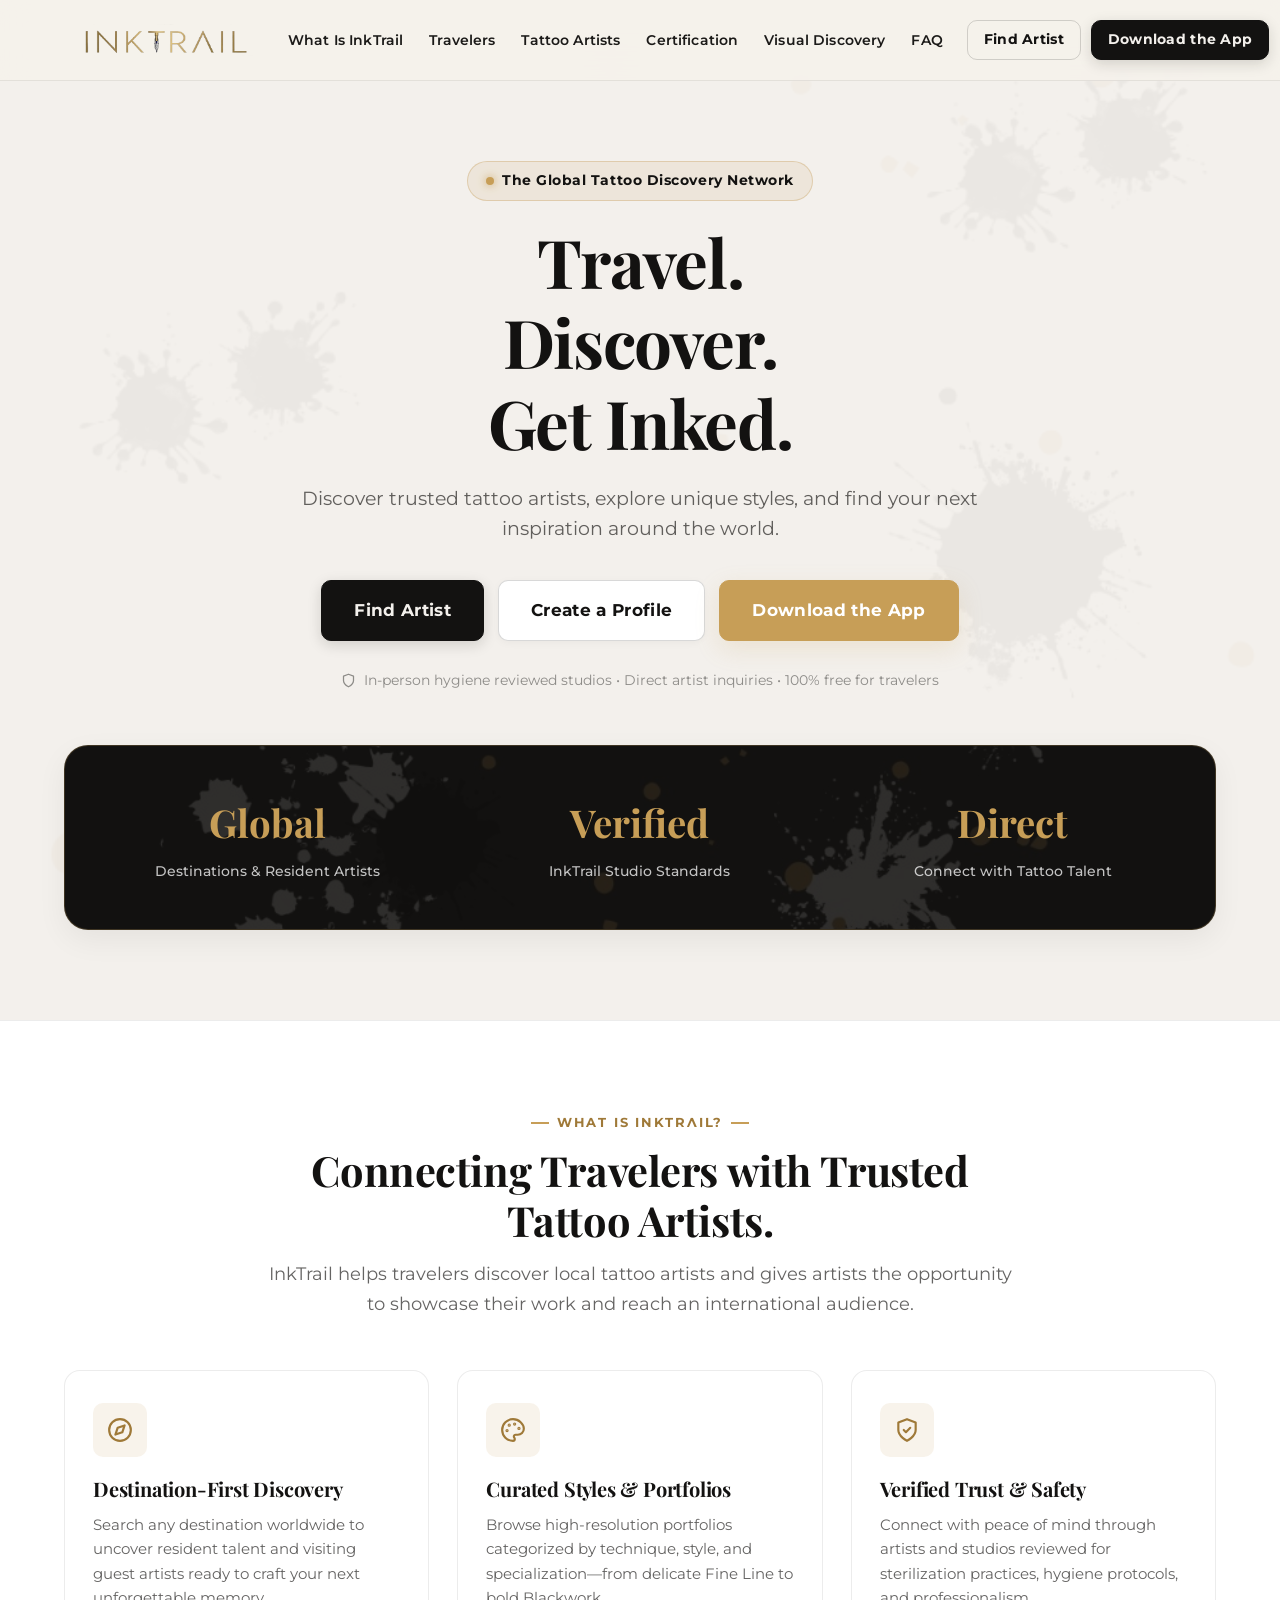
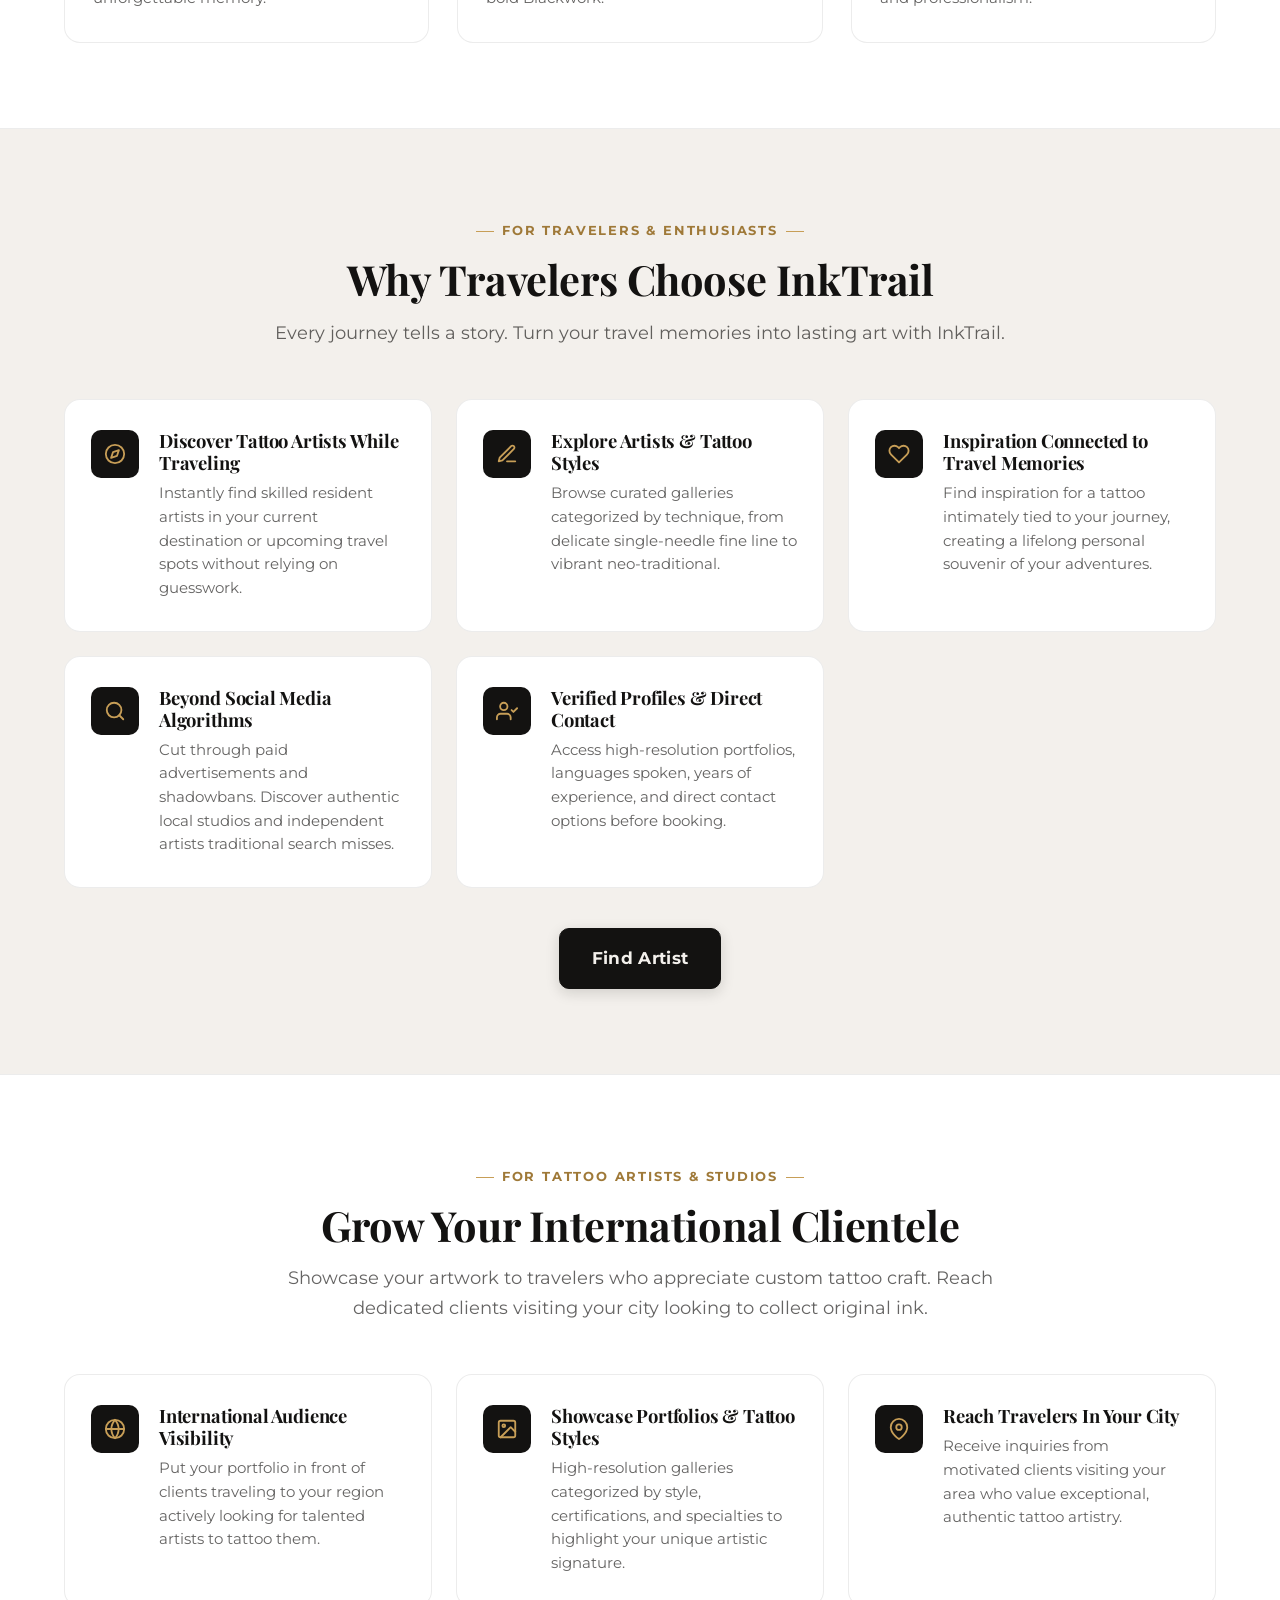
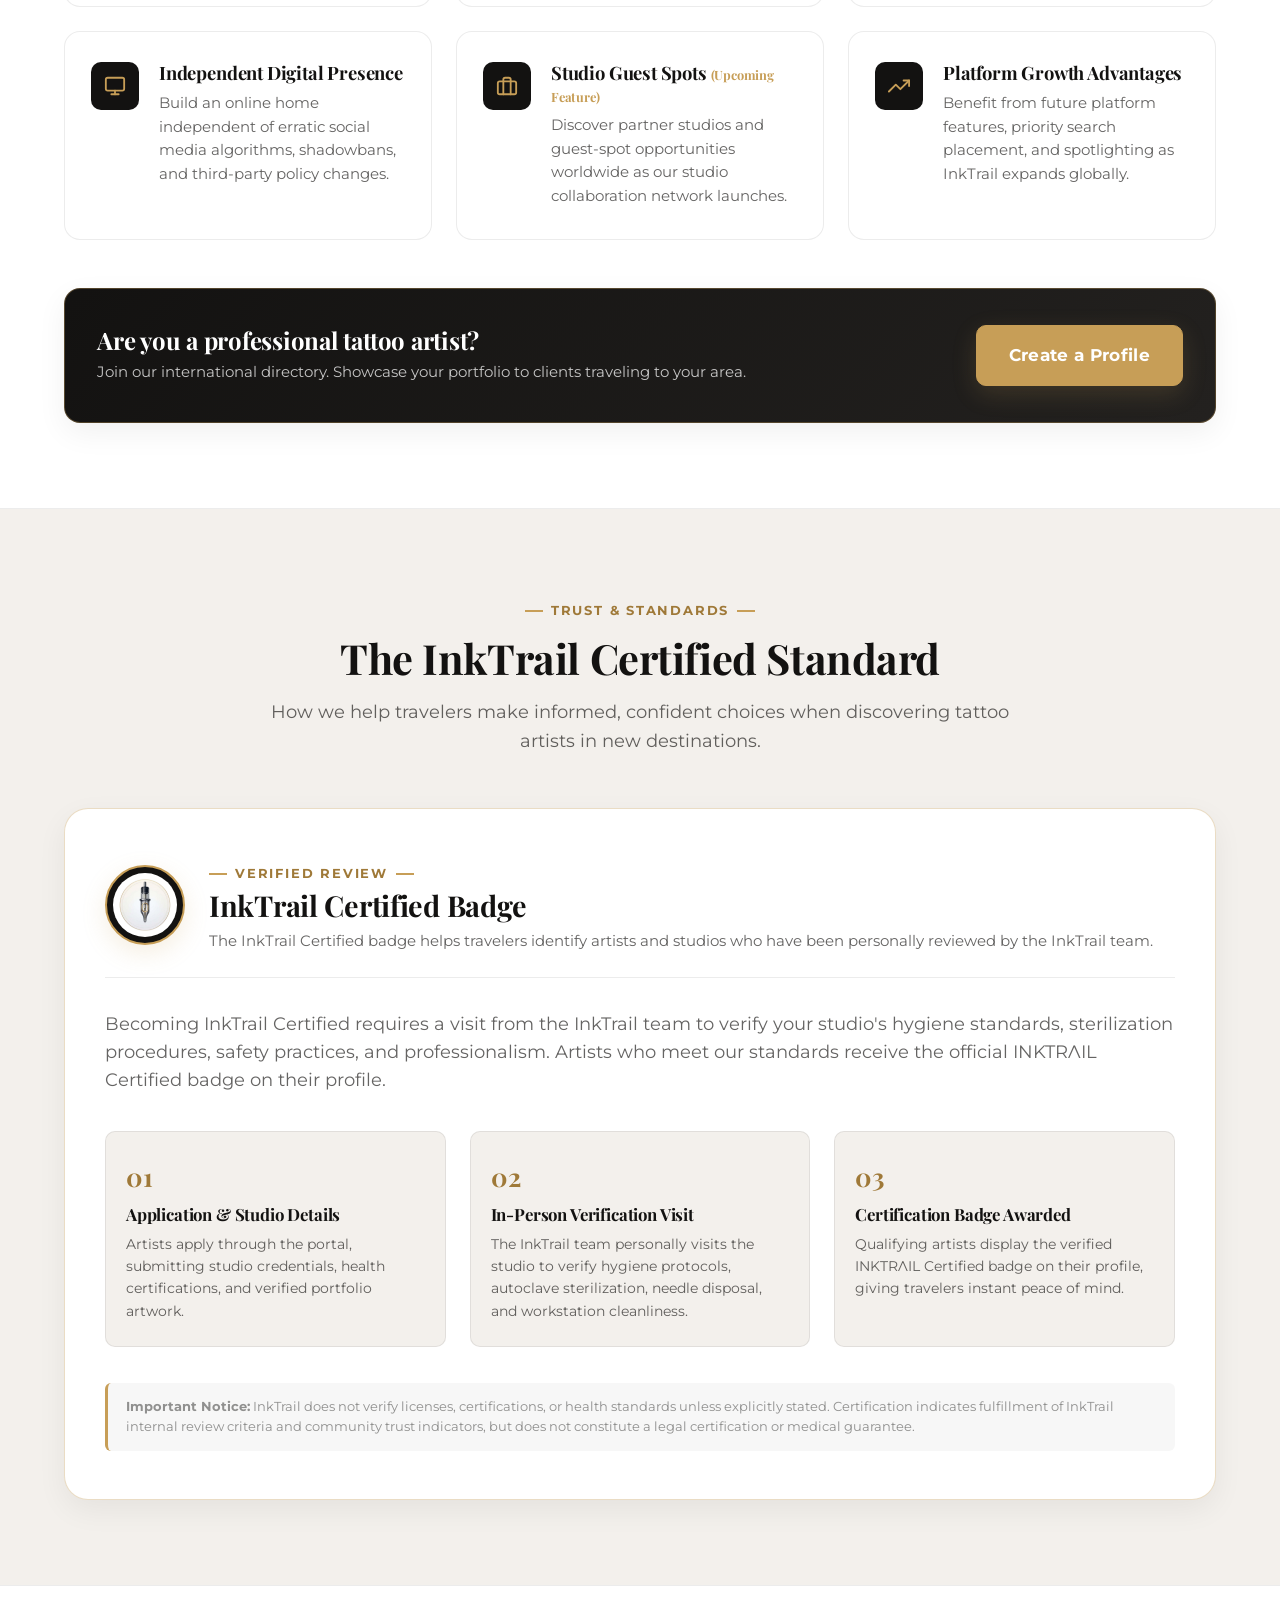
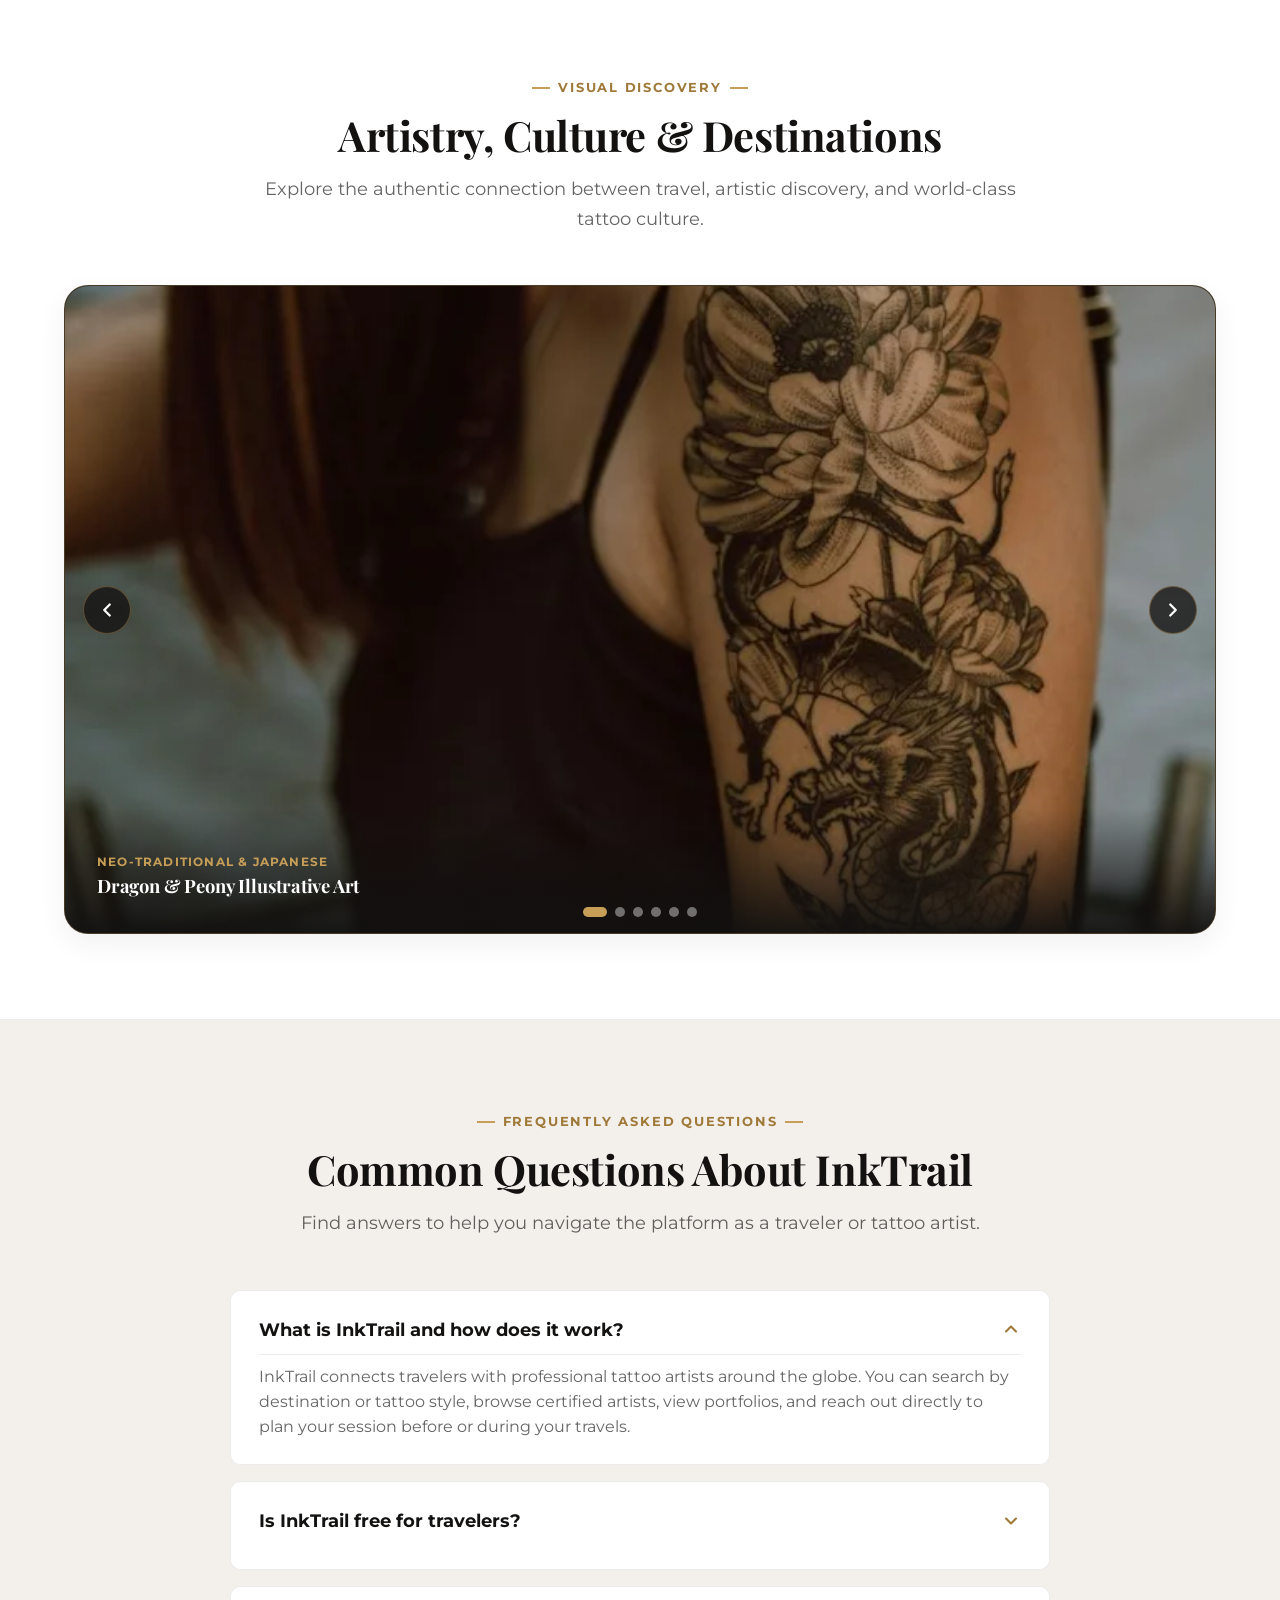
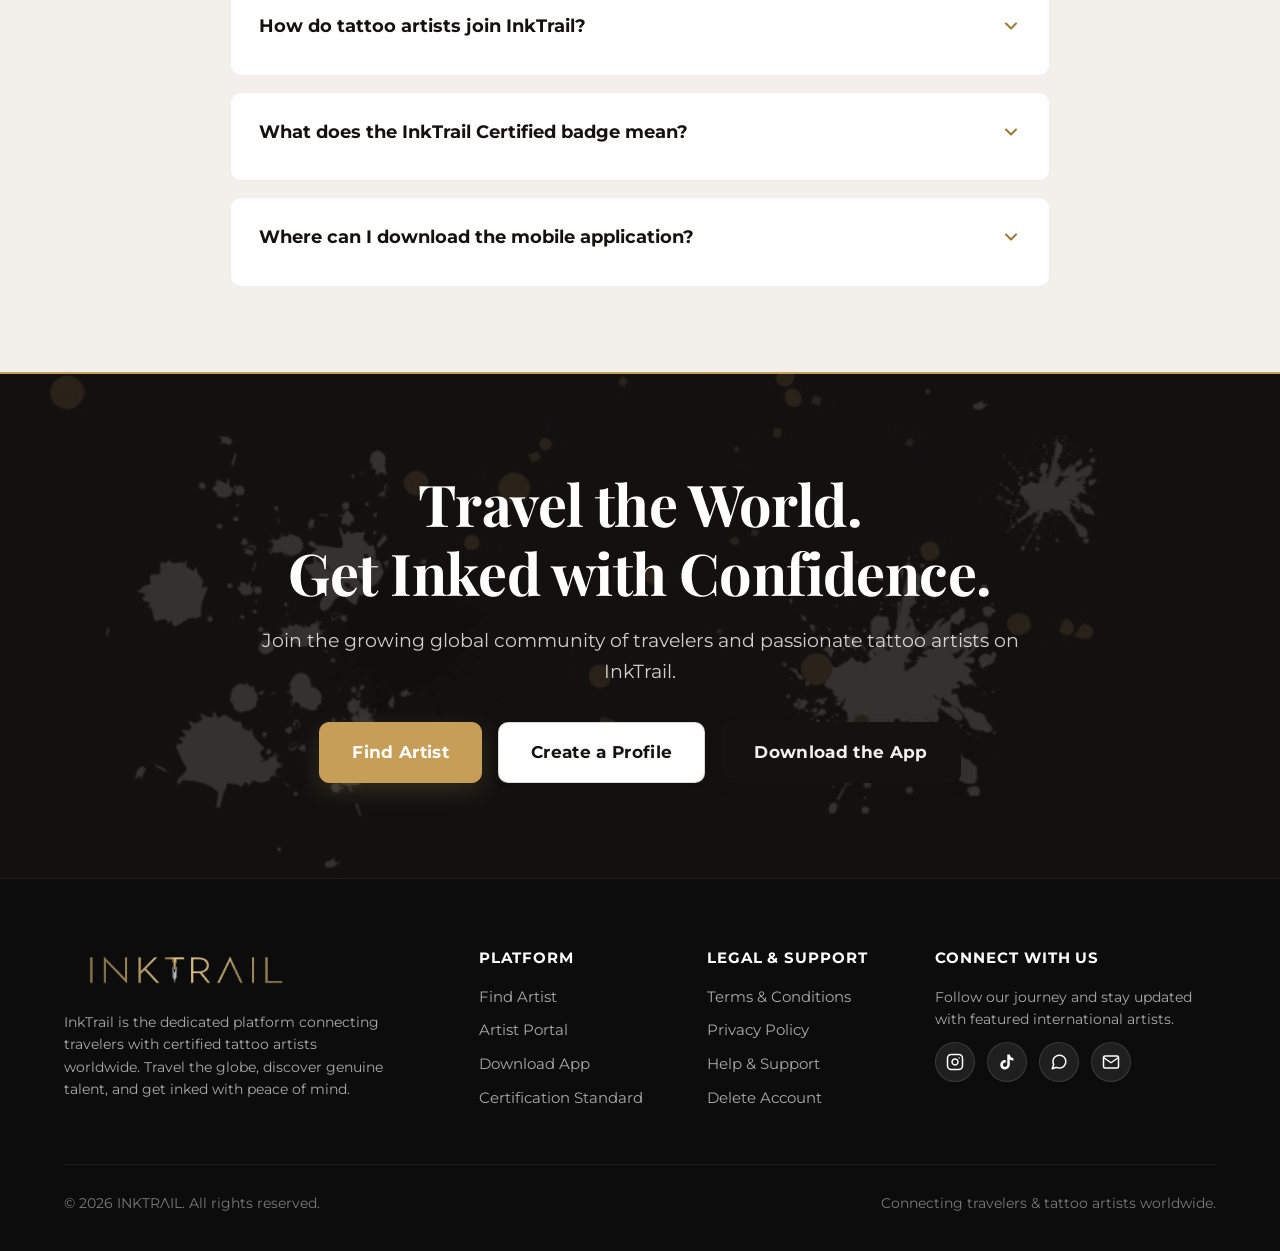
==== index.html @ 6469e080 "Update index.html" ====
<!doctype html>
<html lang="en">
<head>
  <meta charset="utf-8" />
  <meta name="viewport" content="width=device-width, initial-scale=1" />

  <!-- Technical SEO & Meta Tags -->
  <title>INKTRΛIL — Connect with Tattoo Artists Worldwide | Travel & Inking Platform</title>
  <meta name="description" content="Discover certified tattoo artists, explore authentic styles, and book your next tattoo wherever you travel. The premier global platform connecting travelers and tattoo artists." />
  <meta name="keywords" content="tattoo artists, travel tattoo, find tattoo artist, tattoo directory, guest spot tattoo, ink trail, tattoo styles, fine line tattoo, ink travel" />
  <meta name="author" content="INKTRΛIL" />
  <meta name="robots" content="index, follow, max-image-preview:large, max-snippet:-1, max-video-preview:-1" />
  <link rel="canonical" href="https://inktrailapp.com/" />

  <!-- Open Graph / Facebook / WhatsApp -->
  <meta property="og:type" content="website" />
  <meta property="og:site_name" content="INKTRΛIL" />
  <meta property="og:title" content="INKTRΛIL — Travel the World. Discover Your Next Tattoo." />
  <meta property="og:description" content="Discover certified tattoo artists, explore authentic styles, and book your next tattoo wherever you travel." />
  <meta property="og:url" content="https://inktrailapp.com/" />
  <meta property="og:image" content="https://inktrailapp.com/assets/logo-mark.jpg" />
  <meta property="og:image:width" content="1024" />
  <meta property="og:image:height" content="1023" />
  <meta property="og:image:alt" content="INKTRΛIL Logo Mark" />

  <!-- Twitter Card -->
  <meta name="twitter:card" content="summary_large_image" />
  <meta name="twitter:title" content="INKTRΛIL — Travel the World. Discover Your Next Tattoo." />
  <meta name="twitter:description" content="Discover tattoo artists, explore unique styles, and find your next tattoo wherever your journey takes you." />
  <meta name="twitter:image" content="https://inktrailapp.com/assets/logo-mark.jpg" />

  <!-- Favicons & Mobile Icons -->
  <link rel="icon" type="image/x-icon" href="favicon.ico" />
  <link rel="icon" type="image/png" sizes="32x32" href="assets/favicon-32x32.png" />
  <link rel="icon" type="image/png" sizes="16x16" href="assets/favicon-16x16.png" />
  <link rel="apple-touch-icon" sizes="180x180" href="assets/apple-touch-icon.png" />
  <meta name="theme-color" content="#f5f2eb" />

  <!-- Fonts: Playfair Display (Headings) & Montserrat (Body/UI) -->
  <link rel="preconnect" href="https://fonts.googleapis.com" crossorigin />
  <link rel="preconnect" href="https://fonts.gstatic.com" crossorigin />
  <link href="https://fonts.googleapis.com/css2?family=Montserrat:wght@400;500;600;700&family=Playfair+Display:ital,wght@0,400;0,600;0,700;1,400&display=swap" rel="stylesheet" />

  <!-- Stylesheet -->
  <link rel="stylesheet" href="assets/site.css" />

  <!-- Schema.org Structured Data -->
  <script type="application/ld+json">
  {
    "@context": "https://schema.org",
    "@graph": [
      {
        "@type": "Organization",
        "@id": "https://inktrailapp.com/#organization",
        "name": "INKTRΛIL",
        "url": "https://inktrailapp.com/",
        "logo": "https://inktrailapp.com/assets/logo-parfait-or.jpg",
        "image": "https://inktrailapp.com/assets/logo-mark.jpg",
        "email": "inktrailapp@gmail.com",
        "sameAs": [
          "https://www.instagram.com/inktrail.app/",
          "https://www.tiktok.com/@inktrail.app?lang=fr",
          "https://wa.me/33689978110"
        ]
      },
      {
        "@type": "WebSite",
        "@id": "https://inktrailapp.com/#website",
        "url": "https://inktrailapp.com/",
        "name": "INKTRΛIL",
        "publisher": { "@id": "https://inktrailapp.com/#organization" },
        "potentialAction": {
          "@type": "SearchAction",
          "target": "https://d72921c3b2.draftbit.dev/search?q={search_term_string}",
          "query-input": "required name=search_term_string"
        }
      },
      {
        "@type": "WebApplication",
        "@id": "https://inktrailapp.com/#webapp",
        "name": "INKTRΛIL",
        "applicationCategory": "LifestyleApplication",
        "operatingSystem": "iOS, Web",
        "offers": {
          "@type": "Offer",
          "price": "0",
          "priceCurrency": "USD"
        },
        "description": "Platform connecting travelers with verified tattoo artists worldwide."
      }
    ]
  }
  </script>
</head>
<body id="top">
  <!-- Accessibility Skip Link -->
  <a href="#main-content" class="skip-link">Skip to main content</a>

  <!-- Global Header & Navigation -->
  <header class="site-header" role="banner" aria-label="INKTRΛIL Header">
    <div class="container header-inner">
      <a href="#top" class="brand-link" aria-label="INKTRΛIL Homepage">
        <img src="assets/logo-parfait-or.jpg" alt="INKTRΛIL" class="brand-logo-img" width="240" height="44"
             onerror="this.style.display='none'; document.querySelector('.brand-text-fallback').style.display='block'" />
        <span class="brand-text-fallback" style="display:none;" aria-hidden="true">INKTRΛIL</span>
      </a>

      <!-- Desktop & Mobile Navigation Links -->
      <nav class="site-nav" role="navigation" aria-label="Main Navigation">
        <ul class="nav-links">
          <li><a href="#what-is-inktrail" class="nav-link">What Is InkTrail</a></li>
          <li><a href="#travelers" class="nav-link">Travelers</a></li>
          <li><a href="#artists" class="nav-link">Tattoo Artists</a></li>
          <li><a href="#certification" class="nav-link">Certification</a></li>
          <li><a href="#gallery" class="nav-link">Visual Discovery</a></li>
          <li><a href="#faq" class="nav-link">FAQ</a></li>
        </ul>

        <!-- Mobile-Only Action Buttons inside menu -->
        <div class="header-actions-mobile">
          <a class="btn btn-primary" href="https://d72921c3b2.draftbit.dev/search" target="_blank" rel="noopener noreferrer" data-content="cta-find-artist">Find Artist</a>
          <a class="btn btn-secondary" href="https://d72921c3b2.draftbit.dev/portal" target="_blank" rel="noopener noreferrer" data-content="cta-create-profile">Create a Profile</a>
          <a class="btn btn-gold" href="download.html" data-content="cta-download-app">Download the App</a>
        </div>
      </nav>

      <!-- Desktop Header Actions -->
      <div class="header-actions">
        <a class="btn btn-ghost btn-sm" href="https://d72921c3b2.draftbit.dev/search" target="_blank" rel="noopener noreferrer" data-content="cta-find-artist">Find Artist</a>
        <a class="btn btn-primary btn-sm" href="download.html" data-content="cta-download-app">Download</a>
      </div>

      <!-- Hamburger Menu Toggle Button -->
      <button type="button" class="mobile-nav-toggle" aria-label="Open navigation menu" aria-expanded="false" aria-controls="main-nav">
        <svg viewBox="0 0 24 24" fill="none" stroke="currentColor" stroke-width="2" stroke-linecap="round" stroke-linejoin="round" aria-hidden="true">
          <line x1="3" y1="12" x2="21" y2="12"></line>
          <line x1="3" y1="6" x2="21" y2="6"></line>
          <line x1="3" y1="18" x2="21" y2="18"></line>
        </svg>
      </button>
    </div>
  </header>

  <!-- Main Content Area -->
  <main id="main-content" role="main">

    <!-- 3.1 Hero Section -->
    <section class="hero-section" id="hero" aria-labelledby="hero-title">
      <div class="container">
        <div class="hero-badge-wrap">
          <span class="hero-badge">
            <span class="hero-badge-dot" aria-hidden="true"></span>
            The Global Tattoo Discovery Network
          </span>
        </div>

        <h1 id="hero-title" class="hero-headline">Travel.<br />Discover.<br />Get Inked.</h1>
        <p class="hero-subtitle">
          Discover trusted tattoo artists, explore unique styles, and find your next inspiration around the world.
        </p>

        <!-- The Three Primary Call-to-Action Buttons (SOW Section 4) -->
        <div class="hero-ctas" role="group" aria-label="Primary Call to Action Buttons">
          <!-- Button 1: "Find Artist" -->
          <a class="btn btn-primary btn-lg" href="https://d72921c3b2.draftbit.dev/search" target="_blank" rel="noopener noreferrer" title="Search tattoo artists on InkTrail web app" data-content="cta-find-artist">
            <svg width="18" height="18" viewBox="0 0 24 24" fill="none" stroke="currentColor" stroke-width="2" stroke-linecap="round" stroke-linejoin="round" aria-hidden="true"><circle cx="11" cy="11" r="8"></circle><line x1="21" y1="21" x2="16.65" y2="16.65"></line></svg>
            Find Artist
          </a>

          <!-- Button 2: "Create a Profile" -->
          <a class="btn btn-secondary btn-lg" href="https://d72921c3b2.draftbit.dev/portal" target="_blank" rel="noopener noreferrer" title="Artist profile creation portal" data-content="cta-create-profile">
            <svg width="18" height="18" viewBox="0 0 24 24" fill="none" stroke="currentColor" stroke-width="2" stroke-linecap="round" stroke-linejoin="round" aria-hidden="true"><path d="M20 21v-2a4 4 0 0 0-4-4H8a4 4 0 0 0-4 4v2"></path><circle cx="12" cy="7" r="4"></circle></svg>
            Create a Profile
          </a>

          <!-- Button 3: "Download the App" -->
          <a class="btn btn-gold btn-lg" href="download.html" title="Download the InkTrail mobile app" data-content="cta-download-app">
            <svg width="18" height="18" viewBox="0 0 24 24" fill="none" stroke="currentColor" stroke-width="2" stroke-linecap="round" stroke-linejoin="round" aria-hidden="true"><path d="M21 15v4a2 2 0 0 1-2 2H5a2 2 0 0 1-2-2v-4"></path><polyline points="7 10 12 15 17 10"></polyline><line x1="12" y1="15" x2="12" y2="3"></line></svg>
            Download the App
          </a>
        </div>

        <p class="hero-note">
          <svg width="15" height="15" viewBox="0 0 24 24" fill="none" stroke="currentColor" stroke-width="2" stroke-linecap="round" stroke-linejoin="round" aria-hidden="true"><path d="M12 22s8-4 8-10V5l-8-3-8 3v7c0 6 8 10 8 10z"></path></svg>
          In-person hygiene reviewed studios • Direct artist inquiries • 100% free for travelers
        </p>

        <!-- Hero Showcase Metrics -->
        <div class="hero-showcase">
          <div class="hero-showcase-inner">
            <div class="showcase-stat">
              <div class="showcase-stat-num">Global</div>
              <div class="showcase-stat-label">Destinations & Resident Artists</div>
            </div>
            <div class="showcase-stat">
              <div class="showcase-stat-num">Verified</div>
              <div class="showcase-stat-label">InkTrail Studio Standards</div>
            </div>
            <div class="showcase-stat">
              <div class="showcase-stat-num">Direct</div>
              <div class="showcase-stat-label">Connect with Tattoo Talent</div>
            </div>
          </div>
        </div>
      </div>
    </section>

    <!-- 3.2 What Is InkTrail? -->
    <section class="section section-alt" id="what-is-inktrail" aria-labelledby="whatis-title">
      <div class="container">
        <div class="section-header">
          <div class="eyebrow">WHAT IS INKTRΛIL?</div>
          <h2 id="whatis-title" class="section-title">Connecting Travelers with Trusted Tattoo Artists.</h2>
          <p class="section-lead">
            InkTrail helps travelers discover local tattoo artists and gives artists the opportunity to showcase their work and reach an international audience.
          </p>
        </div>

        <div class="whatis-grid">
          <article class="whatis-card">
            <div class="card-icon-wrap" aria-hidden="true">
              <svg viewBox="0 0 24 24" fill="none" stroke="currentColor" stroke-width="2" stroke-linecap="round" stroke-linejoin="round"><circle cx="12" cy="12" r="10"></circle><polygon points="16.24 7.76 14.12 14.12 7.76 16.24 9.88 9.88 16.24 7.76"></polygon></svg>
            </div>
            <h3>Destination-First Discovery</h3>
            <p>Search any destination worldwide to uncover resident talent and visiting guest artists ready to craft your next unforgettable memory.</p>
          </article>

          <article class="whatis-card">
            <div class="card-icon-wrap" aria-hidden="true">
              <svg viewBox="0 0 24 24" fill="none" stroke="currentColor" stroke-width="2" stroke-linecap="round" stroke-linejoin="round"><circle cx="13.5" cy="6.5" r=".5" fill="currentColor"></circle><circle cx="17.5" cy="10.5" r=".5" fill="currentColor"></circle><circle cx="8.5" cy="7.5" r=".5" fill="currentColor"></circle><circle cx="6.5" cy="12.5" r=".5" fill="currentColor"></circle><path d="M12 2C6.5 2 2 6.5 2 12s4.5 10 10 10c.926 0 1.648-.746 1.648-1.688 0-.437-.18-.835-.437-1.125-.29-.289-.438-.652-.438-1.125a1.64 1.64 0 0 1 1.668-1.668h1.996c3.051 0 5.563-2.512 5.563-5.563C21.996 6.5 17.5 2 12 2z"></path></svg>
            </div>
            <h3>Curated Styles & Portfolios</h3>
            <p>Browse high-resolution portfolios categorized by technique, style, and specialization—from delicate Fine Line to bold Blackwork.</p>
          </article>

          <article class="whatis-card">
            <div class="card-icon-wrap" aria-hidden="true">
              <svg viewBox="0 0 24 24" fill="none" stroke="currentColor" stroke-width="2" stroke-linecap="round" stroke-linejoin="round"><path d="M12 22s8-4 8-10V5l-8-3-8 3v7c0 6 8 10 8 10z"></path><path d="m9 12 2 2 4-4"></path></svg>
            </div>
            <h3>Verified Trust & Safety</h3>
            <p>Connect with peace of mind through artists and studios reviewed for sterilization practices, hygiene protocols, and professionalism.</p>
          </article>
        </div>
      </div>
    </section>

    <!-- 3.3 Benefits for Travelers -->
    <section class="section" id="travelers" aria-labelledby="travelers-title">
      <div class="container">
        <div class="section-header">
          <div class="eyebrow">FOR TRAVELERS & ENTHUSIASTS</div>
          <h2 id="travelers-title" class="section-title">Why Travelers Choose InkTrail</h2>
          <p class="section-lead">
            Every journey tells a story. Turn your travel memories into lasting art with InkTrail.
          </p>
        </div>

        <div class="benefits-grid">
          <div class="benefit-card">
            <div class="benefit-icon-box" aria-hidden="true">
              <svg viewBox="0 0 24 24" fill="none" stroke="currentColor" stroke-width="2" stroke-linecap="round" stroke-linejoin="round"><circle cx="12" cy="12" r="10"></circle><polygon points="16.24 7.76 14.12 14.12 7.76 16.24 9.88 9.88 16.24 7.76"></polygon></svg>
            </div>
            <div class="benefit-card-content">
              <h3>Discover Tattoo Artists While Traveling</h3>
              <p>Instantly find skilled resident artists in your current destination or upcoming travel spots without relying on guesswork.</p>
            </div>
          </div>

          <div class="benefit-card">
            <div class="benefit-icon-box" aria-hidden="true">
              <svg viewBox="0 0 24 24" fill="none" stroke="currentColor" stroke-width="2" stroke-linecap="round" stroke-linejoin="round"><path d="M12 20h9"></path><path d="M16.5 3.5a2.121 2.121 0 0 1 3 3L7 19l-4 1 1-4L16.5 3.5z"></path></svg>
            </div>
            <div class="benefit-card-content">
              <h3>Explore Artists & Tattoo Styles</h3>
              <p>Browse curated galleries categorized by technique, from delicate single-needle fine line to vibrant neo-traditional.</p>
            </div>
          </div>

          <div class="benefit-card">
            <div class="benefit-icon-box" aria-hidden="true">
              <svg viewBox="0 0 24 24" fill="none" stroke="currentColor" stroke-width="2" stroke-linecap="round" stroke-linejoin="round"><path d="M20.84 4.61a5.5 5.5 0 0 0-7.78 0L12 5.67l-1.06-1.06a5.5 5.5 0 0 0-7.78 7.78l1.06 1.06L12 21.23l7.78-7.78 1.06-1.06a5.5 5.5 0 0 0 0-7.78z"></path></svg>
            </div>
            <div class="benefit-card-content">
              <h3>Inspiration Connected to Travel Memories</h3>
              <p>Find inspiration for a tattoo intimately tied to your journey, creating a lifelong personal souvenir of your adventures.</p>
            </div>
          </div>

          <div class="benefit-card">
            <div class="benefit-icon-box" aria-hidden="true">
              <svg viewBox="0 0 24 24" fill="none" stroke="currentColor" stroke-width="2" stroke-linecap="round" stroke-linejoin="round"><circle cx="11" cy="11" r="8"></circle><line x1="21" y1="21" x2="16.65" y2="16.65"></line></svg>
            </div>
            <div class="benefit-card-content">
              <h3>Beyond Social Media Algorithms</h3>
              <p>Cut through paid advertisements and shadowbans. Discover authentic local studios and independent artists traditional search misses.</p>
            </div>
          </div>

          <div class="benefit-card">
            <div class="benefit-icon-box" aria-hidden="true">
              <svg viewBox="0 0 24 24" fill="none" stroke="currentColor" stroke-width="2" stroke-linecap="round" stroke-linejoin="round"><path d="M16 21v-2a4 4 0 0 0-4-4H5a4 4 0 0 0-4 4v2"></path><circle cx="8.5" cy="7" r="4"></circle><polyline points="17 11 19 13 23 9"></polyline></svg>
            </div>
            <div class="benefit-card-content">
              <h3>Verified Profiles & Direct Contact</h3>
              <p>Access high-resolution portfolios, languages spoken, years of experience, and direct contact options before booking.</p>
            </div>
          </div>
        </div>

        <div style="text-align: center; margin-top: 40px;">
          <a class="btn btn-primary btn-lg" href="https://d72921c3b2.draftbit.dev/search" target="_blank" rel="noopener noreferrer" data-content="cta-find-artist">
            Explore Artists Now
          </a>
        </div>
      </div>
    </section>

    <!-- 3.4 Benefits for Tattoo Artists -->
    <section class="section section-alt" id="artists" aria-labelledby="artists-title">
      <div class="container">
        <div class="section-header">
          <div class="eyebrow">FOR TATTOO ARTISTS & STUDIOS</div>
          <h2 id="artists-title" class="section-title">Grow Your International Clientele</h2>
          <p class="section-lead">
            Showcase your artwork to travelers who appreciate custom tattoo craft. Reach dedicated clients visiting your city looking to collect original ink.
          </p>
        </div>

        <div class="benefits-grid">
          <div class="benefit-card">
            <div class="benefit-icon-box" aria-hidden="true">
              <svg viewBox="0 0 24 24" fill="none" stroke="currentColor" stroke-width="2" stroke-linecap="round" stroke-linejoin="round"><circle cx="12" cy="12" r="10"></circle><line x1="2" y1="12" x2="22" y2="12"></line><path d="M12 2a15.3 15.3 0 0 1 4 10 15.3 15.3 0 0 1-4 10 15.3 15.3 0 0 1-4-10 15.3 15.3 0 0 1 4-10z"></path></svg>
            </div>
            <div class="benefit-card-content">
              <h3>International Audience Visibility</h3>
              <p>Put your portfolio in front of clients traveling to your region actively looking for talented artists to tattoo them.</p>
            </div>
          </div>

          <div class="benefit-card">
            <div class="benefit-icon-box" aria-hidden="true">
              <svg viewBox="0 0 24 24" fill="none" stroke="currentColor" stroke-width="2" stroke-linecap="round" stroke-linejoin="round"><rect x="3" y="3" width="18" height="18" rx="2" ry="2"></rect><circle cx="8.5" cy="8.5" r="1.5"></circle><polyline points="21 15 16 10 5 21"></polyline></svg>
            </div>
            <div class="benefit-card-content">
              <h3>Showcase Portfolios & Tattoo Styles</h3>
              <p>High-resolution galleries categorized by style, certifications, and specialties to highlight your unique artistic signature.</p>
            </div>
          </div>

          <div class="benefit-card">
            <div class="benefit-icon-box" aria-hidden="true">
              <svg viewBox="0 0 24 24" fill="none" stroke="currentColor" stroke-width="2" stroke-linecap="round" stroke-linejoin="round"><path d="M21 10c0 7-9 13-9 13s-9-6-9-13a9 9 0 0 1 18 0z"></path><circle cx="12" cy="10" r="3"></circle></svg>
            </div>
            <div class="benefit-card-content">
              <h3>Reach Travelers In Your City</h3>
              <p>Receive inquiries from motivated clients visiting your area who value exceptional, authentic tattoo artistry.</p>
            </div>
          </div>

          <div class="benefit-card">
            <div class="benefit-icon-box" aria-hidden="true">
              <svg viewBox="0 0 24 24" fill="none" stroke="currentColor" stroke-width="2" stroke-linecap="round" stroke-linejoin="round"><rect x="2" y="3" width="20" height="14" rx="2" ry="2"></rect><line x1="8" y1="21" x2="16" y2="21"></line><line x1="12" y1="17" x2="12" y2="21"></line></svg>
            </div>
            <div class="benefit-card-content">
              <h3>Independent Digital Presence</h3>
              <p>Build an online home independent of erratic social media algorithms, shadowbans, and third-party policy changes.</p>
            </div>
          </div>

          <div class="benefit-card">
            <div class="benefit-icon-box" aria-hidden="true">
              <svg viewBox="0 0 24 24" fill="none" stroke="currentColor" stroke-width="2" stroke-linecap="round" stroke-linejoin="round"><rect x="2" y="7" width="20" height="14" rx="2" ry="2"></rect><path d="M16 21V5a2 2 0 0 0-2-2h-4a2 2 0 0 0-2 2v16"></path></svg>
            </div>
            <div class="benefit-card-content">
              <h3>Studio Guest Spots <span class="gold" style="font-size:0.8rem; font-weight:700;">(Upcoming Feature)</span></h3>
              <p>Discover partner studios and guest-spot opportunities worldwide as our studio collaboration network launches.</p>
            </div>
          </div>

          <div class="benefit-card">
            <div class="benefit-icon-box" aria-hidden="true">
              <svg viewBox="0 0 24 24" fill="none" stroke="currentColor" stroke-width="2" stroke-linecap="round" stroke-linejoin="round"><polyline points="23 6 13.5 15.5 8.5 10.5 1 18"></polyline><polyline points="17 6 23 6 23 12"></polyline></svg>
            </div>
            <div class="benefit-card-content">
              <h3>Platform Growth Advantages</h3>
              <p>Benefit from future platform features, priority search placement, and spotlighting as InkTrail expands globally.</p>
            </div>
          </div>
        </div>

        <!-- Prominent Artist Call to Action Box (SOW 3.4) -->
        <div class="artist-cta-box">
          <div class="artist-cta-info">
            <h3>Are you a professional tattoo artist?</h3>
            <p>Join our international directory. Showcase your portfolio to clients traveling to your area.</p>
          </div>
          <div>
            <!-- Button 2: "Create a Profile" -->
            <a class="btn btn-gold btn-lg" href="https://d72921c3b2.draftbit.dev/portal" target="_blank" rel="noopener noreferrer" data-content="cta-create-profile">
              Create an Artist Profile
            </a>
          </div>
        </div>
      </div>
    </section>

    <!-- 3.5 InkTrail Certification Section -->
    <section class="section" id="certification" aria-labelledby="cert-title">
      <div class="container">
        <div class="section-header">
          <div class="eyebrow">TRUST & STANDARDS</div>
          <h2 id="cert-title" class="section-title">The InkTrail Certified Standard</h2>
          <p class="section-lead">
            How we help travelers make informed, confident choices when discovering tattoo artists in new destinations.
          </p>
        </div>

        <div class="cert-card">
          <div class="cert-card-header">
            <div class="cert-badge-visual">
              <img src="assets/logo-mark.jpg" alt="InkTrail Certified Badge" width="80" height="80" />
            </div>
            <div>
              <span class="eyebrow" style="margin-bottom:4px;">VERIFIED REVIEW</span>
              <h3 class="cert-badge-title">InkTrail Certified Badge</h3>
              <p style="color:var(--text-muted); font-size:0.95rem;">
                The InkTrail Certified badge helps travelers identify artists and studios who have been personally reviewed by the InkTrail team.
              </p>
            </div>
          </div>

          <p class="cert-lead-text">
            Becoming InkTrail Certified requires a visit from the InkTrail team to verify your studio's hygiene standards, sterilization procedures, safety practices, and professionalism. Artists who meet our standards receive the official INKTRΛIL Certified badge on their profile.
          </p>

          <div class="cert-steps-grid">
            <div class="cert-step-item">
              <div class="cert-step-num">01</div>
              <h4>Application & Studio Details</h4>
              <p>Artists apply through the portal, submitting studio credentials, health certifications, and verified portfolio artwork.</p>
            </div>

            <div class="cert-step-item">
              <div class="cert-step-num">02</div>
              <h4>In-Person Verification Visit</h4>
              <p>The InkTrail team personally visits the studio to verify hygiene protocols, autoclave sterilization, needle disposal, and workstation cleanliness.</p>
            </div>

            <div class="cert-step-item">
              <div class="cert-step-num">03</div>
              <h4>Certification Badge Awarded</h4>
              <p>Qualifying artists display the verified INKTRΛIL Certified badge on their profile, giving travelers instant peace of mind.</p>
            </div>
          </div>

          <!-- Verified App Disclaimer -->
          <div class="cert-disclaimer">
            <strong>Important Notice:</strong> InkTrail does not verify licenses, certifications, or health standards unless explicitly stated. Certification indicates fulfillment of InkTrail internal review criteria and community trust indicators, but does not constitute a legal certification or medical guarantee.
          </div>
        </div>
      </div>
    </section>

    <!-- 3.6 Visual Discovery Section (Dynamic Carousel & Gallery) -->
    <section class="section section-alt gallery-section" id="gallery" aria-labelledby="gallery-title">
      <div class="container">
        <div class="section-header">
          <div class="eyebrow">VISUAL DISCOVERY</div>
          <h2 id="gallery-title" class="section-title">Artistry, Culture & Destinations</h2>
          <p class="section-lead">
            Explore the authentic connection between travel, artistic discovery, and world-class tattoo culture.
          </p>
        </div>

        <!-- Dynamic Carousel / Slider -->
        <div class="gallery-slider" role="region" aria-label="Visual Discovery Carousel" tabindex="0">
          <div class="gallery-track">
            <!-- Slide 1 -->
            <div class="gallery-slide is-active" aria-hidden="false">
              <picture>
                <source srcset="assets/gallery/tattoo-studio.webp" type="image/webp" />
                <img src="assets/gallery/tattoo-studio.jpg" alt="Intricate black and grey Japanese dragon and peony floral tattoo" loading="lazy" width="1200" height="675" />
              </picture>
              <div class="gallery-slide-caption">
                <div class="gallery-cat">Neo-Traditional & Japanese</div>
                <h3 class="gallery-title">Dragon & Peony Illustrative Art</h3>
              </div>
            </div>

            <!-- Slide 2 -->
            <div class="gallery-slide" aria-hidden="true">
              <picture>
                <source srcset="assets/gallery/fine-line.webp" type="image/webp" />
                <img src="assets/gallery/fine-line.jpg" alt="Masterful full-back Japanese style samurai cat and koi tattoo" loading="lazy" width="1200" height="675" />
              </picture>
              <div class="gallery-slide-caption">
                <div class="gallery-cat">Full Backpiece & Irezumi</div>
                <h3 class="gallery-title">Mythological Samurai Backpiece</h3>
              </div>
            </div>

            <!-- Slide 3 -->
            <div class="gallery-slide" aria-hidden="true">
              <picture>
                <source srcset="assets/gallery/artist-craft.webp" type="image/webp" />
                <img src="assets/gallery/artist-craft.jpg" alt="Delicate fine line floral peony forearm tattoo with stippling" loading="lazy" width="1200" height="675" />
              </picture>
              <div class="gallery-slide-caption">
                <div class="gallery-cat">Fine Line & Minimalist</div>
                <h3 class="gallery-title">Delicate Botanical Fine Line</h3>
              </div>
            </div>

            <!-- Slide 4 -->
            <div class="gallery-slide" aria-hidden="true">
              <picture>
                <source srcset="assets/gallery/blackwork.webp" type="image/webp" />
                <img src="assets/gallery/blackwork.jpg" alt="Bold blackwork tattoo sleeve with sacred geometry and mandala patterns" loading="lazy" width="1200" height="675" />
              </picture>
              <div class="gallery-slide-caption">
                <div class="gallery-cat">Blackwork & Sacred Geometry</div>
                <h3 class="gallery-title">Bold Blackwork & Sacred Geometry</h3>
              </div>
            </div>

            <!-- Slide 5 -->
            <div class="gallery-slide" aria-hidden="true">
              <picture>
                <source srcset="assets/gallery/travel-ink.webp" type="image/webp" />
                <img src="assets/gallery/travel-ink.jpg" alt="Professional tattoo artist using rotary machine in a clean studio session" loading="lazy" width="1200" height="675" />
              </picture>
              <div class="gallery-slide-caption">
                <div class="gallery-cat">Artist in Session</div>
                <h3 class="gallery-title">Precision Craftsmanship & Session</h3>
              </div>
            </div>

            <!-- Slide 6 -->
            <div class="gallery-slide" aria-hidden="true">
              <picture>
                <source srcset="assets/gallery/custom-design.webp" type="image/webp" />
                <img src="assets/gallery/custom-design.jpg" alt="Tattoo artist workbench with hand-drawn traditional flash sheets and rotary machine" loading="lazy" width="1200" height="675" />
              </picture>
              <div class="gallery-slide-caption">
                <div class="gallery-cat">Custom Design & Flash</div>
                <h3 class="gallery-title">Custom Flash & Bespoke Ink</h3>
              </div>
            </div>
          </div>

          <!-- Carousel Controls -->
          <button type="button" class="gallery-nav-btn gallery-prev" aria-label="Previous artwork slide">
            <svg width="22" height="22" viewBox="0 0 24 24" fill="none" stroke="currentColor" stroke-width="2.5" stroke-linecap="round" stroke-linejoin="round" aria-hidden="true"><polyline points="15 18 9 12 15 6"></polyline></svg>
          </button>
          <button type="button" class="gallery-nav-btn gallery-next" aria-label="Next artwork slide">
            <svg width="22" height="22" viewBox="0 0 24 24" fill="none" stroke="currentColor" stroke-width="2.5" stroke-linecap="round" stroke-linejoin="round" aria-hidden="true"><polyline points="9 18 15 12 9 6"></polyline></svg>
          </button>

          <div class="gallery-dots" role="tablist" aria-label="Slide indicators"></div>
        </div>
      </div>
    </section>

    <!-- FAQ Section -->
    <section class="section" id="faq" aria-labelledby="faq-title">
      <div class="container">
        <div class="section-header">
          <div class="eyebrow">FREQUENTLY ASKED QUESTIONS</div>
          <h2 id="faq-title" class="section-title">Common Questions About InkTrail</h2>
          <p class="section-lead">Find answers to help you navigate the platform as a traveler or tattoo artist.</p>
        </div>

        <div class="faq-list">
          <article class="faq-card is-open">
            <div class="faq-question">
              <span>What is InkTrail and how does it work?</span>
              <svg viewBox="0 0 24 24" fill="none" stroke="currentColor" stroke-width="2.5" stroke-linecap="round" stroke-linejoin="round" aria-hidden="true"><polyline points="6 9 12 15 18 9"></polyline></svg>
            </div>
            <div class="faq-answer">
              InkTrail connects travelers with professional tattoo artists around the globe. You can search by destination or tattoo style, browse certified artists, view portfolios, and reach out directly to plan your session before or during your travels.
            </div>
          </article>

          <article class="faq-card">
            <div class="faq-question">
              <span>Is InkTrail free for travelers?</span>
              <svg viewBox="0 0 24 24" fill="none" stroke="currentColor" stroke-width="2.5" stroke-linecap="round" stroke-linejoin="round" aria-hidden="true"><polyline points="6 9 12 15 18 9"></polyline></svg>
            </div>
            <div class="faq-answer">
              Yes! Searching for artists, browsing portfolios, and discovering tattoo styles across destinations is 100% free for all travelers.
            </div>
          </article>

          <article class="faq-card">
            <div class="faq-question">
              <span>How do tattoo artists join InkTrail?</span>
              <svg viewBox="0 0 24 24" fill="none" stroke="currentColor" stroke-width="2.5" stroke-linecap="round" stroke-linejoin="round" aria-hidden="true"><polyline points="6 9 12 15 18 9"></polyline></svg>
            </div>
            <div class="faq-answer">
              Tattoo artists can create their profile by clicking "Create a Profile" and entering their details, portfolio, specialties, languages spoken, and contact methods.
            </div>
          </article>

          <article class="faq-card">
            <div class="faq-question">
              <span>What does the InkTrail Certified badge mean?</span>
              <svg viewBox="0 0 24 24" fill="none" stroke="currentColor" stroke-width="2.5" stroke-linecap="round" stroke-linejoin="round" aria-hidden="true"><polyline points="6 9 12 15 18 9"></polyline></svg>
            </div>
            <div class="faq-answer">
              The InkTrail Certified badge is awarded after a personal review by the InkTrail team to verify a studio's hygiene standards, sterilization procedures, safety practices, and professionalism.
            </div>
          </article>

          <article class="faq-card">
            <div class="faq-question">
              <span>Where can I download the mobile application?</span>
              <svg viewBox="0 0 24 24" fill="none" stroke="currentColor" stroke-width="2.5" stroke-linecap="round" stroke-linejoin="round" aria-hidden="true"><polyline points="6 9 12 15 18 9"></polyline></svg>
            </div>
            <div class="faq-answer">
              The InkTrail iOS application is available on the Apple App Store via our Download page. The Android version on Google Play is currently in development and will be available soon.
            </div>
          </article>
        </div>
      </div>
    </section>

    <!-- 3.7 Final Call to Action -->
    <section class="final-cta-section" aria-labelledby="final-cta-title">
      <div class="container final-cta-inner">
        <h2 id="final-cta-title" class="final-cta-title">Travel the World.<br />Get Inked with Confidence.</h2>
        <p class="final-cta-subtitle">
          Join the growing global community of travelers and passionate tattoo artists on InkTrail.
        </p>
        <div class="final-cta-buttons" role="group" aria-label="Final Call to Action Buttons">
          <a class="btn btn-gold btn-lg" href="https://d72921c3b2.draftbit.dev/search" target="_blank" rel="noopener noreferrer" data-content="cta-find-artist">Find Artist</a>
          <a class="btn btn-secondary btn-lg" href="https://d72921c3b2.draftbit.dev/portal" target="_blank" rel="noopener noreferrer" data-content="cta-create-profile">Create a Profile</a>
          <a class="btn btn-primary btn-lg" href="download.html" data-content="cta-download-app">Download the App</a>
        </div>
      </div>
    </section>

  </main>

  <!-- Global Footer (SOW Section 7) -->
  <footer class="site-footer" role="contentinfo">
    <div class="container">
      <div class="footer-top">
        <div class="footer-brand-col">
          <img src="assets/logo-parfait-or.jpg" alt="INKTRΛIL" class="footer-logo" width="200" height="36" />
          <p class="footer-about">
            InkTrail is the dedicated platform connecting travelers with certified tattoo artists worldwide. Travel the globe, discover genuine talent, and get inked with peace of mind.
          </p>
        </div>

        <div class="footer-col">
          <h4>Platform</h4>
          <ul class="footer-links">
            <li><a href="https://d72921c3b2.draftbit.dev/search" target="_blank" rel="noopener noreferrer">Find Artist</a></li>
            <li><a href="https://d72921c3b2.draftbit.dev/portal" target="_blank" rel="noopener noreferrer">Artist Portal</a></li>
            <li><a href="download.html">Download App</a></li>
            <li><a href="#certification">Certification Standard</a></li>
          </ul>
        </div>

        <div class="footer-col">
          <h4>Legal & Support</h4>
          <ul class="footer-links">
            <li><a href="terms.html">Terms & Conditions</a></li>
            <li><a href="privacy.html">Privacy Policy</a></li>
            <li><a href="support.html">Help & Support</a></li>
            <li><a href="delete-account.html">Delete Account</a></li>
          </ul>
        </div>

        <div class="footer-col">
          <h4>Connect with Us</h4>
          <p style="font-size:0.875rem; color:rgba(255,255,255,0.65); margin-bottom:12px;">
            Follow our journey and stay updated with featured international artists.
          </p>
          <div class="social-links-row" aria-label="Social media channels">
            <!-- Instagram -->
            <a href="https://www.instagram.com/inktrail.app/" target="_blank" rel="noopener noreferrer" class="social-btn" aria-label="Follow InkTrail on Instagram" data-content="social-instagram">
              <svg viewBox="0 0 24 24" fill="none" stroke="currentColor" stroke-width="2" stroke-linecap="round" stroke-linejoin="round" aria-hidden="true"><rect x="2" y="2" width="20" height="20" rx="5" ry="5"></rect><path d="M16 11.37A4 4 0 1 1 12.63 8 4 4 0 0 1 16 11.37z"></path><line x1="17.5" y1="6.5" x2="17.51" y2="6.5"></line></svg>
            </a>

            <!-- TikTok -->
            <a href="https://www.tiktok.com/@inktrail.app?lang=fr" target="_blank" rel="noopener noreferrer" class="social-btn" aria-label="Follow InkTrail on TikTok" data-content="social-tiktok">
              <svg viewBox="0 0 24 24" fill="currentColor" aria-hidden="true"><path d="M19.59 6.69a4.83 4.83 0 0 1-3.77-4.25V2h-3.45v13.67a2.89 2.89 0 0 1-5.2 1.74 2.89 2.89 0 0 1 2.31-4.64c.298-.002.595.042.88.13V9.4a6.33 6.33 0 0 0-1-.08A6.34 6.34 0 0 0 3 15.66a6.34 6.34 0 0 0 10.82 4.49 6.27 6.27 0 0 0 1.89-4.49V8.69a8.18 8.18 0 0 0 4.77 1.52v-3.4a4.85 4.85 0 0 1-.89-.12z"/></svg>
            </a>

            <!-- WhatsApp -->
            <a href="https://wa.me/33689978110" target="_blank" rel="noopener noreferrer" class="social-btn" aria-label="Chat with InkTrail on WhatsApp" data-content="social-whatsapp">
              <svg viewBox="0 0 24 24" fill="none" stroke="currentColor" stroke-width="2" stroke-linecap="round" stroke-linejoin="round" aria-hidden="true"><path d="M21 11.5a8.38 8.38 0 0 1-.9 3.8 8.5 8.5 0 0 1-7.6 4.7 8.38 8.38 0 0 1-3.8-.9L3 21l1.9-5.7a8.38 8.38 0 0 1-.9-3.8 8.5 8.5 0 0 1 4.7-7.6 8.38 8.38 0 0 1 3.8-.9h.5a8.48 8.48 0 0 1 8 8v.5z"></path></svg>
            </a>

            <!-- Support Email -->
            <a href="mailto:inktrailapp@gmail.com" class="social-btn" aria-label="Email InkTrail Support">
              <svg viewBox="0 0 24 24" fill="none" stroke="currentColor" stroke-width="2" stroke-linecap="round" stroke-linejoin="round" aria-hidden="true"><path d="M4 4h16c1.1 0 2 .9 2 2v12c0 1.1-.9 2-2 2H4c-1.1 0-2-.9-2-2V6c0-1.1.9-2 2-2z"></path><polyline points="22,6 12,13 2,6"></polyline></svg>
            </a>
          </div>
        </div>
      </div>

      <div class="footer-bottom">
        <div>© 2026 INKTRΛIL. All rights reserved.</div>
        <div>Connecting travelers & tattoo artists worldwide.</div>
      </div>
    </div>
  </footer>

  <!-- Scripts -->
  <script src="assets/content.js"></script>
  <script src="assets/app.js"></script>
</body>
</html>
---- assets/site.css ----
/* ==============================================================================
   INKTRΛIL — Design System & Master Stylesheet
   ==============================================================================
   Authentic tattoo-culture aesthetic blending minimalist elegance with artisanal craft.
   Palette: Warm Cream, Deep Charcoal/Black, Imperial Gold.
   Typography: Playfair Display (Serif Headings) & Montserrat (Geometric Sans).
   ============================================================================== */

:root {
  /* Brand Palette */
  --bg: hsl(36, 22%, 94%);                  /* Soft warm parchment / cream */
  --bg-subtle: hsl(36, 20%, 91%);
  --surface: #ffffff;
  --surface-alt: #faf8f5;
  --brand-black: hsl(30, 6%, 7%);           /* Rich deep black #121110 */
  --brand-black-soft: hsl(30, 6%, 13%);     /* #22201e */
  --brand-black-card: hsl(30, 6%, 10%);
  --gold: hsl(38, 50%, 56%);                /* Signature gold #c49a58 */
  --gold-dark: hsl(38, 48%, 42%);           /* #9e7737 */
  --gold-light: hsl(38, 54%, 72%);          /* #dec291 */
  --gold-glow: hsla(38, 50%, 56%, 0.18);
  --gold-glow-strong: hsla(38, 50%, 56%, 0.35);

  /* Functional Tokens */
  --text-main: hsl(30, 6%, 10%);
  --text-muted: rgba(18, 17, 16, 0.65);
  --text-subtle: rgba(18, 17, 16, 0.45);
  --border-light: rgba(18, 17, 16, 0.08);
  --border-medium: rgba(18, 17, 16, 0.16);
  --border-gold: rgba(196, 154, 88, 0.35);
  --radius-sm: 6px;
  --radius-md: 10px;
  --radius-lg: 16px;
  --radius-xl: 24px;
  --radius-full: 9999px;

  /* Typography */
  --heading-serif: "Playfair Display", Georgia, "Times New Roman", serif;
  --safe-sans: "Montserrat", -apple-system, BlinkMacSystemFont, "Segoe UI", Roboto, "Helvetica Neue", Arial, sans-serif;
  --max-width: 1200px;
  --header-height: 80px;

  /* Shadows */
  --shadow-subtle: 0 2px 8px rgba(18, 17, 16, 0.04);
  --shadow-card: 0 10px 30px rgba(18, 17, 16, 0.06);
  --shadow-hover: 0 16px 40px rgba(18, 17, 16, 0.1);
  --shadow-gold: 0 8px 24px var(--gold-glow);
}

/* Base Reset & Box Sizing */
*, *::before, *::after {
  box-sizing: border-box;
  margin: 0;
  padding: 0;
}

html {
  font-size: 16px;
  scroll-behavior: smooth;
  -webkit-text-size-adjust: 100%;
}

body {
  min-height: 100vh;
  background-color: var(--bg);
  color: var(--text-main);
  font-family: var(--safe-sans);
  line-height: 1.6;
  -webkit-font-smoothing: antialiased;
  -moz-osx-font-smoothing: grayscale;
  overflow-x: hidden;
  position: relative;
}

/* Subtle background texture overlay using branded ink splatters */
body::before {
  content: "";
  position: fixed;
  top: 0;
  left: 0;
  width: 100%;
  height: 100%;
  background-image: url("ink-splatter-light.png");
  background-repeat: repeat-y;
  background-position: center top;
  background-size: 100% auto;
  opacity: 0.035;
  pointer-events: none;
  z-index: 0;
}

/* Accessibility: Skip Link & Screen Reader Only */
.skip-link {
  position: absolute;
  top: -100px;
  left: 16px;
  background: var(--brand-black);
  color: #ffffff;
  padding: 12px 20px;
  border-radius: var(--radius-sm);
  z-index: 9999;
  font-weight: 700;
  text-decoration: none;
  transition: top 0.2s ease;
}
.skip-link:focus {
  top: 16px;
  outline: 3px solid var(--gold);
}

.sr-only {
  position: absolute;
  width: 1px;
  height: 1px;
  padding: 0;
  margin: -1px;
  overflow: hidden;
  clip: rect(0, 0, 0, 0);
  white-space: nowrap;
  border: 0;
}

/* Typography Hierarchy */
h1, h2, h3, h4, h5, h6 {
  font-family: var(--heading-serif);
  color: var(--brand-black);
  font-weight: 700;
  line-height: 1.2;
  letter-spacing: -0.01em;
}

h1 { font-size: clamp(2.2rem, 5vw, 3.6rem); }
h2 { font-size: clamp(1.8rem, 3.5vw, 2.6rem); }
h3 { font-size: clamp(1.3rem, 2.5vw, 1.7rem); }
h4 { font-size: 1.15rem; }

p {
  color: var(--text-main);
  font-size: 1.025rem;
}

.eyebrow {
  display: inline-flex;
  align-items: center;
  gap: 8px;
  font-family: var(--safe-sans);
  font-size: 0.8rem;
  font-weight: 700;
  text-transform: uppercase;
  letter-spacing: 0.14em;
  color: var(--gold-dark);
  margin-bottom: 12px;
}
.eyebrow::before, .eyebrow::after {
  content: "";
  display: inline-block;
  width: 18px;
  height: 1.5px;
  background: var(--gold);
}

.lead {
  font-size: 1.15rem;
  line-height: 1.65;
  color: var(--text-muted);
}

.gold { color: var(--gold); }
.gold-accent { color: var(--gold-dark); font-weight: 700; }

/* Interactive & Accessibility Focus */
a {
  color: inherit;
  text-decoration: none;
  transition: color 0.2s ease, opacity 0.2s ease;
}

a:focus-visible, button:focus-visible {
  outline: 3px solid var(--gold);
  outline-offset: 3px;
}

/* Container */
.container {
  width: 100%;
  max-width: var(--max-width);
  margin: 0 auto;
  padding: 0 24px;
  position: relative;
  z-index: 1;
}

.container-narrow {
  max-width: 860px;
}

/* Buttons System */
.btn {
  display: inline-flex;
  align-items: center;
  justify-content: center;
  gap: 8px;
  padding: 13px 24px;
  font-family: var(--safe-sans);
  font-size: 0.95rem;
  font-weight: 700;
  letter-spacing: 0.02em;
  border-radius: var(--radius-md);
  text-decoration: none;
  cursor: pointer;
  border: 1.5px solid transparent;
  transition: all 0.25s cubic-bezier(0.16, 1, 0.3, 1);
  min-height: 48px;
  box-sizing: border-box;
  white-space: nowrap;
}

.btn-primary {
  background: var(--brand-black);
  color: var(--bg);
  border-color: var(--brand-black);
  box-shadow: 0 4px 14px rgba(18, 17, 16, 0.15);
}
.btn-primary:hover {
  background: var(--brand-black-soft);
  border-color: var(--gold);
  color: #ffffff;
  transform: translateY(-2px);
  box-shadow: 0 6px 20px rgba(18, 17, 16, 0.22);
}

.btn-secondary {
  background: #ffffff;
  color: var(--brand-black);
  border-color: var(--border-medium);
  box-shadow: var(--shadow-subtle);
}
.btn-secondary:hover {
  border-color: var(--gold);
  color: var(--gold-dark);
  transform: translateY(-2px);
  box-shadow: var(--shadow-card);
}

.btn-gold {
  background: var(--gold);
  color: #ffffff;
  border-color: var(--gold);
  box-shadow: var(--shadow-gold);
}
.btn-gold:hover {
  background: var(--gold-dark);
  border-color: var(--gold-dark);
  transform: translateY(-2px);
  box-shadow: 0 8px 24px var(--gold-glow-strong);
}

.btn-ghost {
  background: transparent;
  color: var(--brand-black);
  border-color: var(--border-medium);
}
.btn-ghost:hover {
  background: rgba(18, 17, 16, 0.04);
  border-color: var(--brand-black);
  transform: translateY(-2px);
}

.btn-sm {
  padding: 8px 16px;
  font-size: 0.85rem;
  min-height: 40px;
}

.btn-lg {
  padding: 16px 32px;
  font-size: 1.05rem;
  min-height: 54px;
}

.btn-group {
  display: flex;
  flex-wrap: wrap;
  gap: 14px;
  align-items: center;
}

/* Site Header & Navigation */
.site-header {
  position: sticky;
  top: 0;
  width: 100%;
  background: rgba(245, 242, 235, 0.94);
  backdrop-filter: blur(14px);
  -webkit-backdrop-filter: blur(14px);
  border-bottom: 1px solid var(--border-light);
  z-index: 1000;
  transition: all 0.3s ease;
}

.header-inner {
  display: flex;
  align-items: center;
  justify-content: space-between;
  height: var(--header-height);
  gap: 20px;
}

.brand-link {
  display: flex;
  align-items: center;
  gap: 12px;
  text-decoration: none;
  flex-shrink: 0;
}

.brand-logo-img {
  height: 38px;
  width: auto;
  max-width: 200px;
  object-fit: contain;
  display: block;
}

.brand-text-fallback {
  font-family: var(--heading-serif);
  font-size: 1.5rem;
  font-weight: 700;
  letter-spacing: 0.08em;
  color: var(--brand-black);
}

.site-nav {
  display: flex;
  align-items: center;
  gap: clamp(14px, 1.8vw, 28px);
}

.nav-links {
  display: flex;
  align-items: center;
  gap: clamp(12px, 1.4vw, 22px);
  list-style: none;
  margin: 0;
  padding: 0;
}

.nav-link {
  font-size: 0.9rem;
  font-weight: 600;
  color: var(--text-main);
  text-decoration: none;
  padding: 8px 4px;
  position: relative;
  white-space: nowrap;
  letter-spacing: 0.01em;
  transition: color 0.2s ease;
}
.nav-link::after {
  content: "";
  position: absolute;
  bottom: 2px;
  left: 0;
  width: 0;
  height: 2px;
  background: var(--gold);
  transition: width 0.25s ease;
}
.nav-link:hover {
  color: var(--gold-dark);
}
.nav-link:hover::after {
  width: 100%;
}

.header-actions {
  display: flex;
  align-items: center;
  gap: 10px;
  flex-shrink: 0;
}

/* Subpage Header overrides so Back to Home remains visible on all viewports */
.subpage-header .header-actions {
  display: flex !important;
}
@media (max-width: 600px) {
  .subpage-header .brand-logo-img {
    max-width: 145px;
    height: 28px;
  }
  .subpage-header .header-actions {
    gap: 6px;
  }
  .subpage-header .header-actions .btn {
    padding: 6px 10px;
    font-size: 0.78rem;
    min-height: 34px;
  }
}

/* Explicitly hide mobile-only action buttons on desktop */
.header-actions-mobile {
  display: none;
}

/* Mobile Nav Toggle */
.mobile-nav-toggle {
  display: none;
  background: transparent;
  border: none;
  cursor: pointer;
  padding: 8px;
  color: var(--brand-black);
  border-radius: var(--radius-sm);
  align-items: center;
  justify-content: center;
  min-width: 44px;
  min-height: 44px;
}
.mobile-nav-toggle svg {
  width: 26px;
  height: 26px;
  display: block;
}

/* Hero Section */
.hero-section {
  padding: 80px 0 90px 0;
  text-align: center;
  position: relative;
}

.hero-badge-wrap {
  margin-bottom: 20px;
}

.hero-badge {
  display: inline-flex;
  align-items: center;
  gap: 8px;
  background: rgba(196, 154, 88, 0.12);
  border: 1px solid var(--border-gold);
  color: var(--brand-black);
  padding: 8px 18px;
  border-radius: var(--radius-full);
  font-size: 0.85rem;
  font-weight: 700;
  letter-spacing: 0.04em;
}
.hero-badge-dot {
  width: 8px;
  height: 8px;
  background: var(--gold);
  border-radius: 50%;
  box-shadow: 0 0 10px var(--gold);
}

.hero-headline {
  max-width: 880px;
  margin: 0 auto 20px auto;
  font-size: clamp(2.4rem, 5.5vw, 4.2rem);
  font-weight: 700;
  letter-spacing: -0.02em;
}

.hero-subtitle {
  max-width: 680px;
  margin: 0 auto 36px auto;
  font-size: 1.2rem;
  color: var(--text-muted);
  line-height: 1.6;
}

.hero-ctas {
  display: flex;
  justify-content: center;
  gap: 14px;
  flex-wrap: wrap;
  margin-bottom: 28px;
}

.hero-note {
  font-size: 0.875rem;
  color: var(--text-subtle);
  display: flex;
  align-items: center;
  justify-content: center;
  gap: 8px;
}

/* Hero Visual Showcase */
.hero-showcase {
  margin-top: 54px;
  position: relative;
  border-radius: var(--radius-xl);
  background: var(--brand-black);
  padding: 36px 30px;
  box-shadow: var(--shadow-card);
  color: #ffffff;
  overflow: hidden;
  border: 1px solid rgba(196, 154, 88, 0.25);
}

.hero-showcase::before {
  content: "";
  position: absolute;
  inset: 0;
  background-image: url("ink-splatter-dark.jpg");
  background-size: cover;
  background-position: center;
  opacity: 0.12;
  pointer-events: none;
}

.hero-showcase-inner {
  position: relative;
  z-index: 1;
  display: grid;
  grid-template-columns: repeat(3, 1fr);
  gap: 28px;
}

.showcase-stat {
  text-align: center;
  padding: 10px;
}
.showcase-stat-num {
  font-family: var(--heading-serif);
  font-size: 2.4rem;
  font-weight: 700;
  color: var(--gold);
  margin-bottom: 6px;
}
.showcase-stat-label {
  font-size: 0.9rem;
  color: rgba(255, 255, 255, 0.75);
  font-weight: 500;
}

/* Sections General */
.section {
  padding: 85px 0;
  position: relative;
}

.section-alt {
  background: #ffffff;
  border-top: 1px solid var(--border-light);
  border-bottom: 1px solid var(--border-light);
}

.section-header {
  text-align: center;
  max-width: 760px;
  margin: 0 auto 52px auto;
}
.section-header.text-left {
  text-align: left;
  margin-left: 0;
}

.section-title {
  margin-bottom: 14px;
}

.section-lead {
  font-size: 1.15rem;
  color: var(--text-muted);
}

/* What is InkTrail */
.whatis-grid {
  display: grid;
  grid-template-columns: repeat(3, 1fr);
  gap: 28px;
  margin-top: 40px;
}

.whatis-card {
  background: var(--surface);
  border: 1px solid var(--border-light);
  border-radius: var(--radius-lg);
  padding: 32px 28px;
  transition: transform 0.25s ease, box-shadow 0.25s ease, border-color 0.25s ease;
  position: relative;
}
.whatis-card:hover {
  transform: translateY(-4px);
  box-shadow: var(--shadow-card);
  border-color: var(--gold);
}

.card-icon-wrap {
  width: 54px;
  height: 54px;
  border-radius: var(--radius-md);
  background: rgba(196, 154, 88, 0.12);
  color: var(--gold-dark);
  display: flex;
  align-items: center;
  justify-content: center;
  margin-bottom: 20px;
}
.card-icon-wrap svg {
  width: 26px;
  height: 26px;
}

.whatis-card h3 {
  font-size: 1.25rem;
  margin-bottom: 12px;
}

.whatis-card p {
  color: var(--text-muted);
  font-size: 0.95rem;
}

/* Benefits Layout (Travelers & Artists) */
.benefits-grid {
  display: grid;
  grid-template-columns: repeat(auto-fit, minmax(320px, 1fr));
  gap: 24px;
}

.benefit-card {
  background: var(--surface);
  border: 1px solid var(--border-light);
  border-radius: var(--radius-lg);
  padding: 30px 26px;
  transition: transform 0.25s ease, box-shadow 0.25s ease;
  position: relative;
  display: flex;
  gap: 20px;
  align-items: flex-start;
}
.benefit-card:hover {
  transform: translateY(-3px);
  box-shadow: var(--shadow-card);
  border-color: var(--border-gold);
}

.benefit-icon-box {
  flex-shrink: 0;
  width: 48px;
  height: 48px;
  border-radius: var(--radius-md);
  background: var(--brand-black);
  color: var(--gold);
  display: flex;
  align-items: center;
  justify-content: center;
}
.benefit-icon-box svg {
  width: 22px;
  height: 22px;
}

.benefit-card-content h3 {
  font-size: 1.15rem;
  margin-bottom: 8px;
}

.benefit-card-content p {
  font-size: 0.925rem;
  color: var(--text-muted);
}

/* Artist CTA Banner */
.artist-cta-box {
  margin-top: 48px;
  background: linear-gradient(135deg, var(--brand-black) 0%, var(--brand-black-soft) 100%);
  border-radius: var(--radius-lg);
  padding: 36px 32px;
  display: flex;
  align-items: center;
  justify-content: space-between;
  gap: 24px;
  color: #ffffff;
  border: 1px solid var(--border-gold);
  box-shadow: var(--shadow-card);
}
.artist-cta-info h3 {
  color: #ffffff;
  font-size: 1.5rem;
  margin-bottom: 6px;
}
.artist-cta-info p {
  color: rgba(255, 255, 255, 0.75);
  font-size: 0.95rem;
}

/* InkTrail Certification Section (SOW 3.5) */
.cert-card {
  background: var(--surface);
  border: 1.5px solid var(--border-gold);
  border-radius: var(--radius-xl);
  padding: 48px 40px;
  box-shadow: var(--shadow-card);
  position: relative;
  overflow: hidden;
}

.cert-card-header {
  display: flex;
  align-items: center;
  gap: 24px;
  margin-bottom: 32px;
  padding-bottom: 24px;
  border-bottom: 1px solid var(--border-light);
}

.cert-badge-visual {
  flex-shrink: 0;
  width: 80px;
  height: 80px;
  border-radius: 50%;
  background: var(--brand-black);
  border: 2px solid var(--gold);
  display: flex;
  align-items: center;
  justify-content: center;
  padding: 6px;
  box-shadow: var(--shadow-gold);
}
.cert-badge-visual img {
  width: 100%;
  height: 100%;
  object-fit: contain;
  border-radius: 50%;
}

.cert-badge-title {
  margin: 0 0 6px 0;
  font-size: 1.8rem;
}

.cert-lead-text {
  font-size: 1.1rem;
  color: var(--text-muted);
  line-height: 1.6;
  margin-bottom: 36px;
}

.cert-steps-grid {
  display: grid;
  grid-template-columns: repeat(3, 1fr);
  gap: 24px;
  margin-bottom: 36px;
}

.cert-step-item {
  background: var(--bg);
  padding: 24px 20px;
  border-radius: var(--radius-md);
  border: 1px solid var(--border-light);
  position: relative;
}

.cert-step-num {
  font-family: var(--heading-serif);
  font-size: 1.6rem;
  font-weight: 700;
  color: var(--gold-dark);
  margin-bottom: 8px;
}

.cert-step-item h4 {
  font-size: 1.05rem;
  margin-bottom: 8px;
}

.cert-step-item p {
  font-size: 0.875rem;
  color: var(--text-muted);
}

.cert-disclaimer {
  font-size: 0.825rem;
  color: var(--text-subtle);
  background: rgba(18, 17, 16, 0.03);
  padding: 14px 18px;
  border-radius: var(--radius-sm);
  border-left: 3px solid var(--gold);
  line-height: 1.5;
}

/* Visual Discovery Gallery / Carousel (SOW 3.6) */
.gallery-section {
  position: relative;
}

.gallery-grid {
  display: grid;
  grid-template-columns: repeat(3, 1fr);
  gap: 24px;
}

.gallery-item {
  border-radius: var(--radius-lg);
  overflow: hidden;
  background: var(--brand-black);
  position: relative;
  aspect-ratio: 4 / 3;
  box-shadow: var(--shadow-subtle);
  border: 1px solid var(--border-light);
  transition: transform 0.3s cubic-bezier(0.16, 1, 0.3, 1), box-shadow 0.3s ease;
}
.gallery-item:hover {
  transform: translateY(-4px);
  box-shadow: var(--shadow-hover);
  border-color: var(--gold);
}

.gallery-item img {
  width: 100%;
  height: 100%;
  object-fit: cover;
  display: block;
  transition: transform 0.5s ease;
}
.gallery-item:hover img {
  transform: scale(1.04);
}

.gallery-overlay {
  position: absolute;
  inset: 0;
  background: linear-gradient(180deg, transparent 40%, rgba(18, 17, 16, 0.9) 100%);
  display: flex;
  flex-direction: column;
  justify-content: flex-end;
  padding: 20px;
  color: #ffffff;
}

.gallery-cat {
  font-size: 0.75rem;
  font-weight: 700;
  text-transform: uppercase;
  letter-spacing: 0.1em;
  color: var(--gold);
  margin-bottom: 4px;
}

.gallery-title {
  font-family: var(--heading-serif);
  font-size: 1.15rem;
  color: #ffffff;
  font-weight: 700;
}

/* Visual Discovery Gallery Slider Component (SOW 3.6) */
.gallery-slider {
  position: relative;
  overflow: hidden;
  border-radius: var(--radius-xl);
  box-shadow: var(--shadow-card);
  background: var(--brand-black);
  border: 1px solid rgba(196, 154, 88, 0.3);
  margin-top: 36px;
}

.gallery-track {
  display: flex;
  transition: transform 0.45s cubic-bezier(0.16, 1, 0.3, 1);
  will-change: transform;
}

.gallery-slide {
  min-width: 100%;
  position: relative;
  aspect-ratio: 16 / 9;
  background: var(--brand-black);
  overflow: hidden;
}

.gallery-slide img {
  width: 100%;
  height: 100%;
  object-fit: cover;
  display: block;
}

.gallery-slide-caption {
  position: absolute;
  bottom: 0;
  left: 0;
  right: 0;
  background: linear-gradient(180deg, transparent 0%, rgba(18, 17, 16, 0.94) 100%);
  padding: 44px 32px 36px 32px;
  color: #ffffff;
}

.gallery-nav-btn {
  position: absolute;
  top: 50%;
  transform: translateY(-50%);
  width: 48px;
  height: 48px;
  border-radius: 50%;
  background: rgba(18, 17, 16, 0.75);
  border: 1px solid rgba(196, 154, 88, 0.4);
  color: #ffffff;
  display: flex;
  align-items: center;
  justify-content: center;
  cursor: pointer;
  z-index: 10;
  transition: all 0.2s ease;
  backdrop-filter: blur(8px);
}
.gallery-nav-btn:hover {
  background: var(--gold);
  color: var(--brand-black);
  border-color: var(--gold);
}
.gallery-prev { left: 18px; }
.gallery-next { right: 18px; }

.gallery-dots {
  position: absolute;
  bottom: 16px;
  left: 50%;
  transform: translateX(-50%);
  display: flex;
  gap: 8px;
  z-index: 10;
}

.gallery-dot {
  width: 10px;
  height: 10px;
  border-radius: 50%;
  background: rgba(255, 255, 255, 0.4);
  border: none;
  cursor: pointer;
  padding: 0;
  transition: all 0.25s ease;
}
.gallery-dot.is-active {
  background: var(--gold);
  width: 24px;
  border-radius: var(--radius-full);
}

/* FAQ Accordion Styling */
.faq-question svg {
  width: 20px;
  height: 20px;
  transition: transform 0.25s ease;
  color: var(--gold-dark);
  flex-shrink: 0;
}
.faq-card.is-open .faq-question svg {
  transform: rotate(180deg);
}
.faq-card .faq-answer {
  display: none;
  margin-top: 10px;
  padding-top: 10px;
  border-top: 1px solid var(--border-light);
}
.faq-card.is-open .faq-answer {
  display: block;
}

/* FAQ Section */
.faq-list {
  max-width: 820px;
  margin: 0 auto;
  display: flex;
  flex-direction: column;
  gap: 16px;
}

.faq-card {
  background: var(--surface);
  border: 1px solid var(--border-light);
  border-radius: var(--radius-md);
  padding: 24px 28px;
  transition: border-color 0.2s ease, box-shadow 0.2s ease;
}
.faq-card:hover {
  border-color: var(--border-gold);
  box-shadow: var(--shadow-subtle);
}

.faq-question {
  font-size: 1.15rem;
  font-weight: 700;
  color: var(--brand-black);
  margin-bottom: 10px;
  display: flex;
  align-items: center;
  justify-content: space-between;
  gap: 12px;
}

.faq-answer {
  color: var(--text-muted);
  font-size: 0.975rem;
  line-height: 1.6;
}

/* Final Call to Action */
.final-cta-section {
  padding: 95px 0;
  background: var(--brand-black);
  color: #ffffff;
  text-align: center;
  position: relative;
  overflow: hidden;
  border-top: 2px solid var(--gold);
}

.final-cta-section::before {
  content: "";
  position: absolute;
  inset: 0;
  background-image: url("ink-splatter-dark.jpg");
  background-size: cover;
  background-position: center;
  opacity: 0.14;
  pointer-events: none;
}

.final-cta-inner {
  position: relative;
  z-index: 1;
  max-width: 840px;
  margin: 0 auto;
}

.final-cta-title {
  color: #ffffff;
  margin-bottom: 18px;
  font-size: clamp(2.2rem, 5vw, 3.6rem);
}

.final-cta-subtitle {
  color: rgba(255, 255, 255, 0.8);
  font-size: 1.2rem;
  margin-bottom: 36px;
}

.final-cta-buttons {
  display: flex;
  justify-content: center;
  gap: 16px;
  flex-wrap: wrap;
}

/* Footer (SOW Section 7) */
.site-footer {
  background: #0d0c0c;
  color: rgba(255, 255, 255, 0.7);
  padding: 70px 0 36px 0;
  font-size: 0.925rem;
  border-top: 1px solid rgba(255, 255, 255, 0.08);
}

.footer-top {
  display: grid;
  grid-template-columns: 2fr 1fr 1fr 1.5fr;
  gap: 40px;
  margin-bottom: 54px;
}

.footer-brand-col {
  max-width: 320px;
}

.footer-logo {
  height: 38px;
  width: auto;
  margin-bottom: 16px;
}

.footer-about {
  font-size: 0.875rem;
  line-height: 1.6;
  color: rgba(255, 255, 255, 0.65);
}

.footer-col h4 {
  color: #ffffff;
  font-size: 0.95rem;
  letter-spacing: 0.06em;
  text-transform: uppercase;
  margin-bottom: 18px;
  font-family: var(--safe-sans);
  font-weight: 700;
}

.footer-links {
  list-style: none;
  display: flex;
  flex-direction: column;
  gap: 10px;
}

.footer-links a {
  color: rgba(255, 255, 255, 0.65);
  text-decoration: none;
  transition: color 0.2s ease;
}
.footer-links a:hover {
  color: var(--gold);
}

.social-links-row {
  display: flex;
  gap: 12px;
  margin-top: 12px;
}

.social-btn {
  width: 40px;
  height: 40px;
  border-radius: 50%;
  background: rgba(255, 255, 255, 0.08);
  color: #ffffff;
  display: flex;
  align-items: center;
  justify-content: center;
  transition: all 0.2s ease;
  border: 1px solid rgba(255, 255, 255, 0.12);
}
.social-btn:hover {
  background: var(--gold);
  color: var(--brand-black);
  transform: translateY(-2px);
  border-color: var(--gold);
}
.social-btn svg {
  width: 18px;
  height: 18px;
}

.footer-bottom {
  padding-top: 28px;
  border-top: 1px solid rgba(255, 255, 255, 0.08);
  display: flex;
  justify-content: space-between;
  align-items: center;
  flex-wrap: wrap;
  gap: 16px;
  font-size: 0.85rem;
  color: rgba(255, 255, 255, 0.45);
}

/* Secondary Pages Styles (download, terms, privacy, support, delete-account) */
.page-container {
  max-width: 900px;
  margin: 40px auto 80px auto;
  padding: 0 20px;
}

.page-header {
  text-align: center;
  margin-bottom: 40px;
  padding-bottom: 24px;
  border-bottom: 1px solid var(--border-light);
}

.page-header h1 {
  margin-bottom: 10px;
}

.page-header .last-updated {
  font-size: 0.9rem;
  color: var(--text-muted);
}

.content-card {
  background: var(--surface);
  border: 1px solid var(--border-light);
  border-radius: var(--radius-lg);
  padding: 40px;
  box-shadow: var(--shadow-subtle);
  line-height: 1.7;
}

.content-card h2 {
  font-size: 1.4rem;
  margin: 32px 0 14px 0;
  padding-bottom: 8px;
  border-bottom: 1px solid var(--border-light);
}
.content-card h2:first-of-type {
  margin-top: 0;
}

.content-card h3 {
  font-size: 1.15rem;
  margin: 22px 0 10px 0;
}

.content-card p {
  margin-bottom: 16px;
  color: #2a2928;
}

.content-card ul, .content-card ol {
  margin: 16px 0 20px 24px;
}

.content-card li {
  margin-bottom: 8px;
}

.content-card .contact-box {
  background: var(--bg);
  border: 1px solid var(--border-light);
  border-radius: var(--radius-md);
  padding: 20px;
  margin-top: 32px;
}

/* Responsive Breakpoints & Mobile Navigation */
@media (max-width: 1024px) {
  :root { --header-height: 72px; }
  
  .whatis-grid { grid-template-columns: repeat(2, 1fr); }
  .cert-steps-grid { grid-template-columns: 1fr; }
  .gallery-grid { grid-template-columns: repeat(2, 1fr); }
  .footer-top { grid-template-columns: repeat(2, 1fr); gap: 32px; }

  /* Mobile Navigation Drawer Activation at 1024px */
  .site-nav {
    display: none;
    position: absolute;
    top: 100%;
    left: 0;
    right: 0;
    width: 100%;
    background: rgba(245, 242, 235, 0.98);
    backdrop-filter: blur(18px);
    -webkit-backdrop-filter: blur(18px);
    border-bottom: 1px solid var(--border-medium);
    flex-direction: column;
    padding: 20px 24px 30px 24px;
    box-shadow: 0 20px 40px rgba(18, 17, 16, 0.12);
    max-height: calc(100vh - 72px);
    overflow-y: auto;
  }
  .site-nav.is-open {
    display: flex;
    animation: slideDownNav 0.22s cubic-bezier(0.16, 1, 0.3, 1);
  }
  @keyframes slideDownNav {
    from { opacity: 0; transform: translateY(-8px); }
    to { opacity: 1; transform: translateY(0); }
  }

  .nav-links {
    flex-direction: column;
    width: 100%;
    gap: 4px;
    align-items: stretch;
  }
  .nav-link {
    width: 100%;
    padding: 12px 14px;
    font-size: 1.05rem;
    border-radius: var(--radius-sm);
    white-space: normal;
  }
  .nav-link:hover, .nav-link:focus-visible {
    background: rgba(196, 154, 88, 0.12);
    color: var(--gold-dark);
  }
  .nav-link::after {
    display: none;
  }

  .header-actions {
    display: none;
  }
  .mobile-nav-toggle {
    display: flex;
  }

  .site-nav .header-actions-mobile {
    display: flex;
    flex-direction: column;
    width: 100%;
    gap: 10px;
    margin-top: 18px;
    padding-top: 18px;
    border-top: 1px solid var(--border-light);
  }
  .site-nav .header-actions-mobile .btn {
    width: 100%;
    justify-content: center;
  }
}

@media (max-width: 768px) {
  .hero-showcase-inner { grid-template-columns: 1fr; gap: 16px; }
  .whatis-grid { grid-template-columns: 1fr; }
  .benefits-grid { grid-template-columns: 1fr; }
  .gallery-grid { grid-template-columns: 1fr; }
  .artist-cta-box { flex-direction: column; text-align: center; }
  .cert-card-header { flex-direction: column; text-align: center; }
  .footer-top { grid-template-columns: 1fr; }
  .content-card { padding: 24px 20px; }
  .cert-card { padding: 32px 20px; }
}

@media (max-width: 480px) {
  .hero-ctas { flex-direction: column; width: 100%; }
  .hero-ctas .btn { width: 100%; }
  .final-cta-buttons { flex-direction: column; width: 100%; }
  .final-cta-buttons .btn { width: 100%; }
  .brand-logo-img { max-width: 170px; height: 32px; }
  .header-inner { height: 64px; }
  :root { --header-height: 64px; }
}

/* Reduced Motion Preference */
@media (prefers-reduced-motion: reduce) {
  *, *::before, *::after {
    animation-duration: 0.01ms !important;
    animation-iteration-count: 1 !important;
    transition-duration: 0.01ms !important;
    scroll-behavior: auto !important;
  }
}
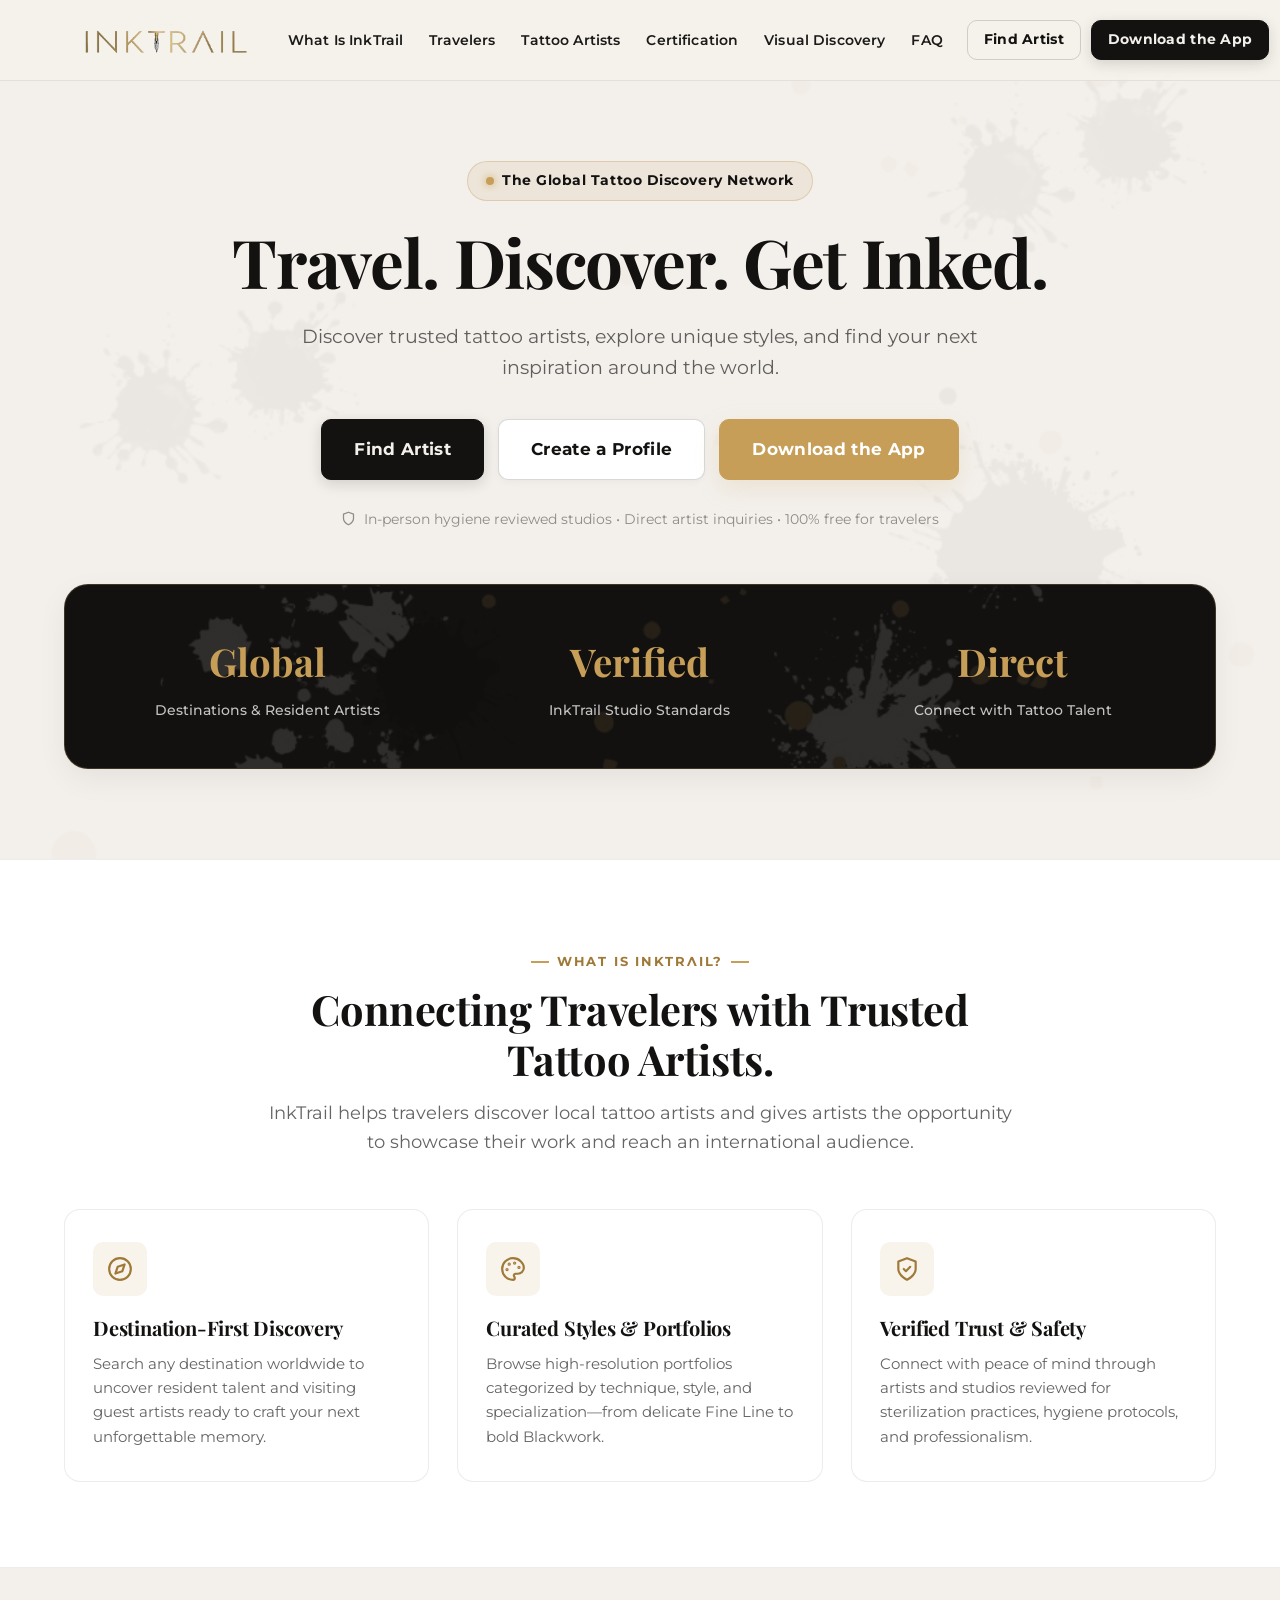
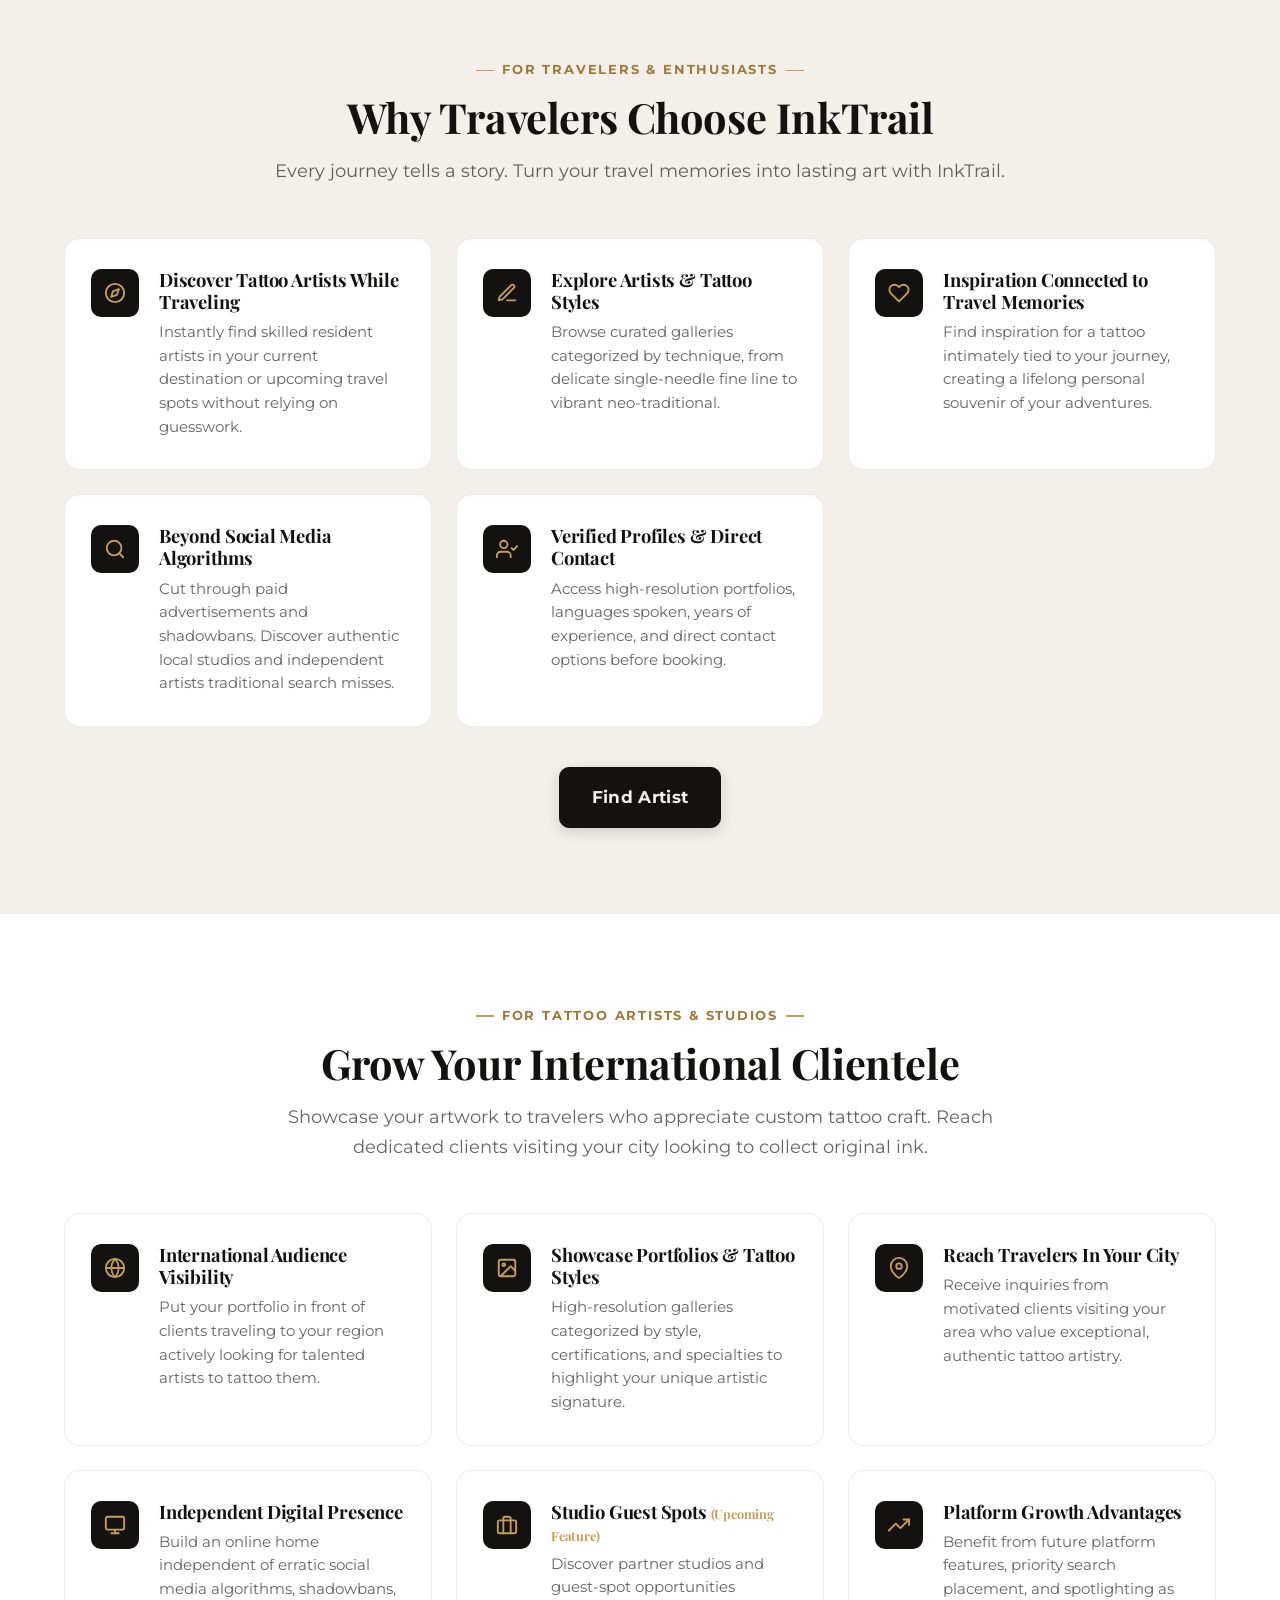
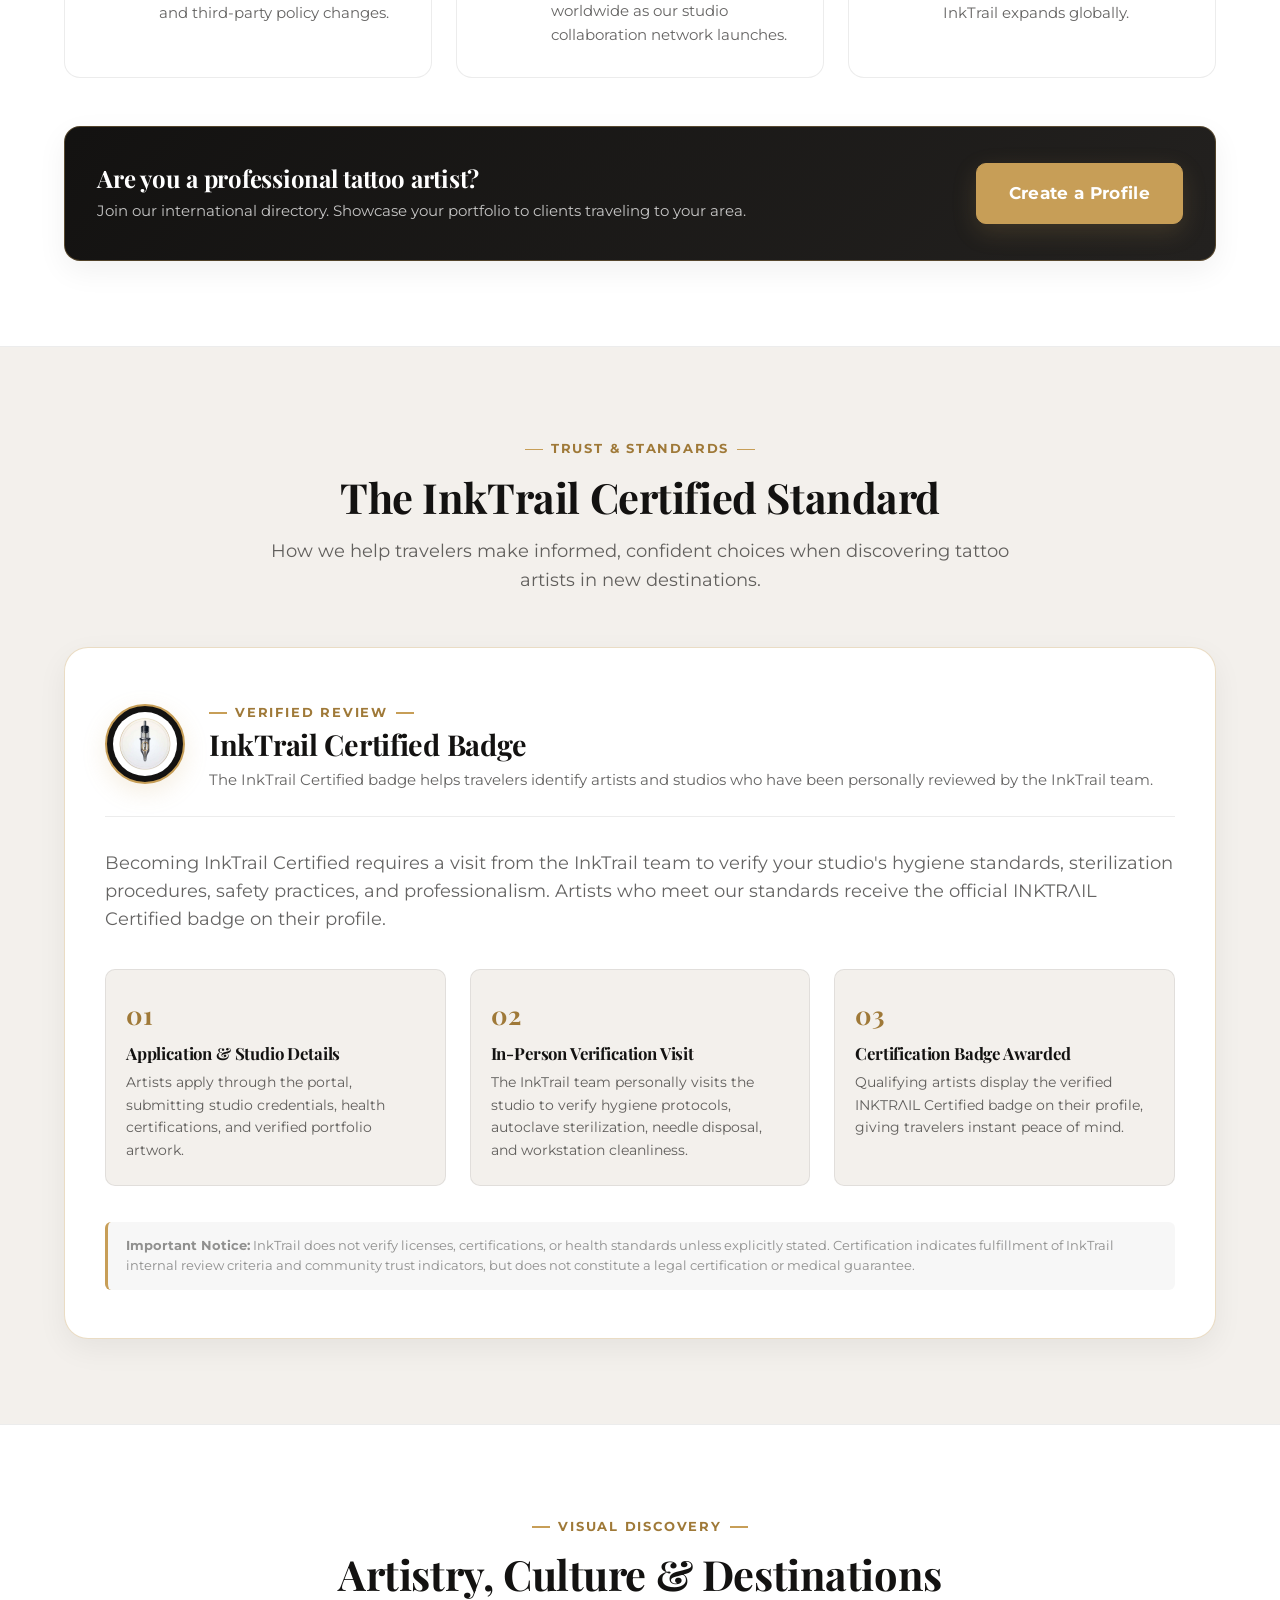
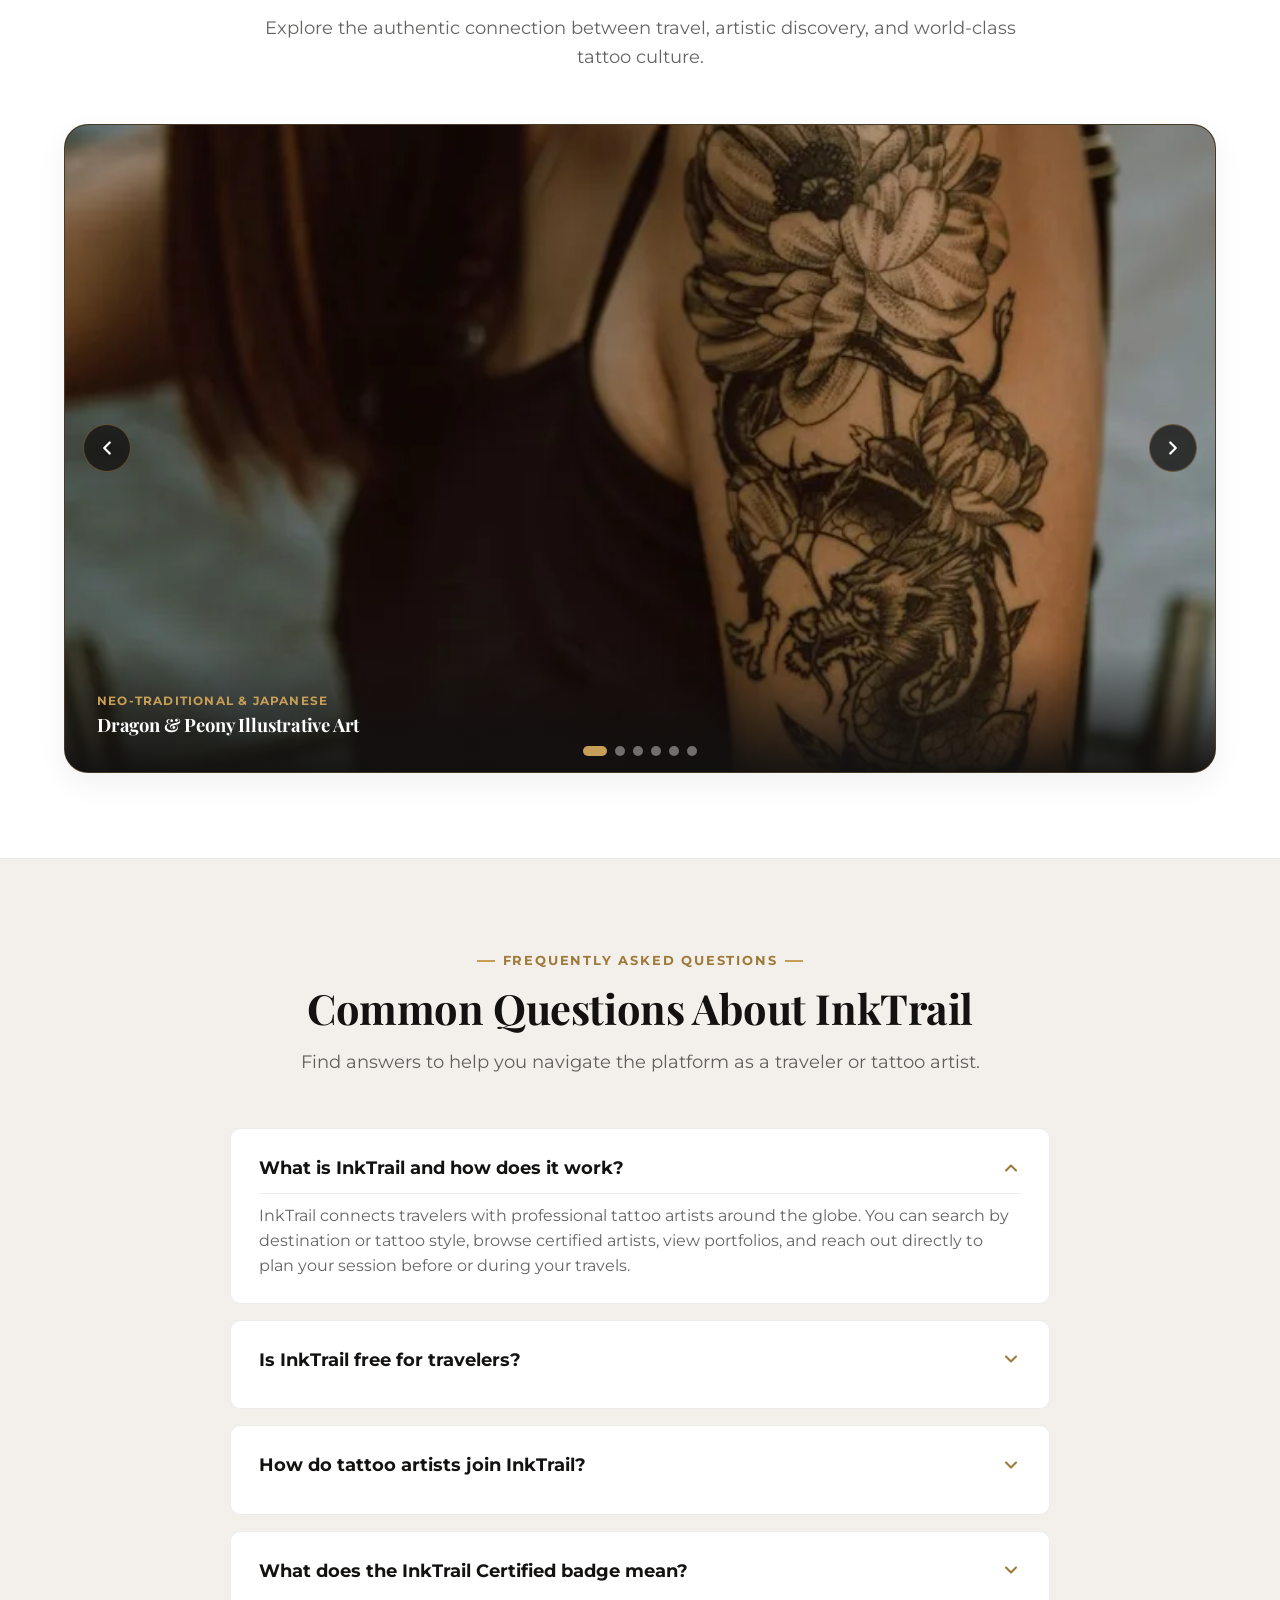
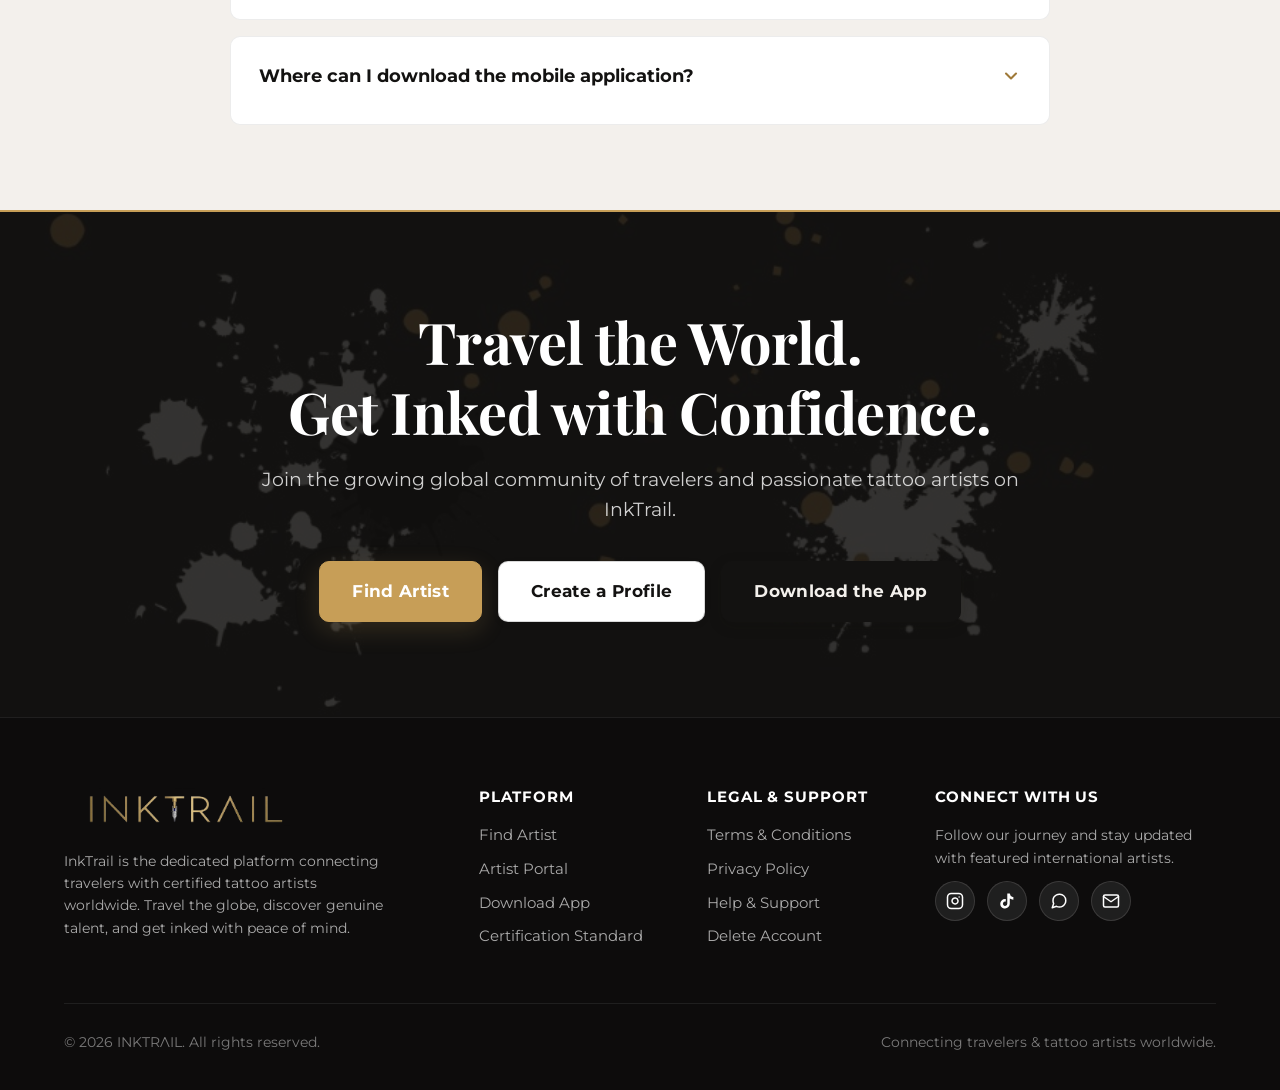
==== commit 1dd227b8: "Fix hero title formatting in index.html" ====
--- a/index.html
+++ b/index.html
@@ -154,7 +154,7 @@
           </span>
         </div>
 
-        <h1 id="hero-title" class="hero-headline">Travel.<br />Discover.<br />Get Inked.</h1>
+        <h1 id="hero-title" class="hero-headline">Travel. Discover. Get Inked.</h1>
         <p class="hero-subtitle">
           Discover trusted tattoo artists, explore unique styles, and find your next inspiration around the world.
         </p>
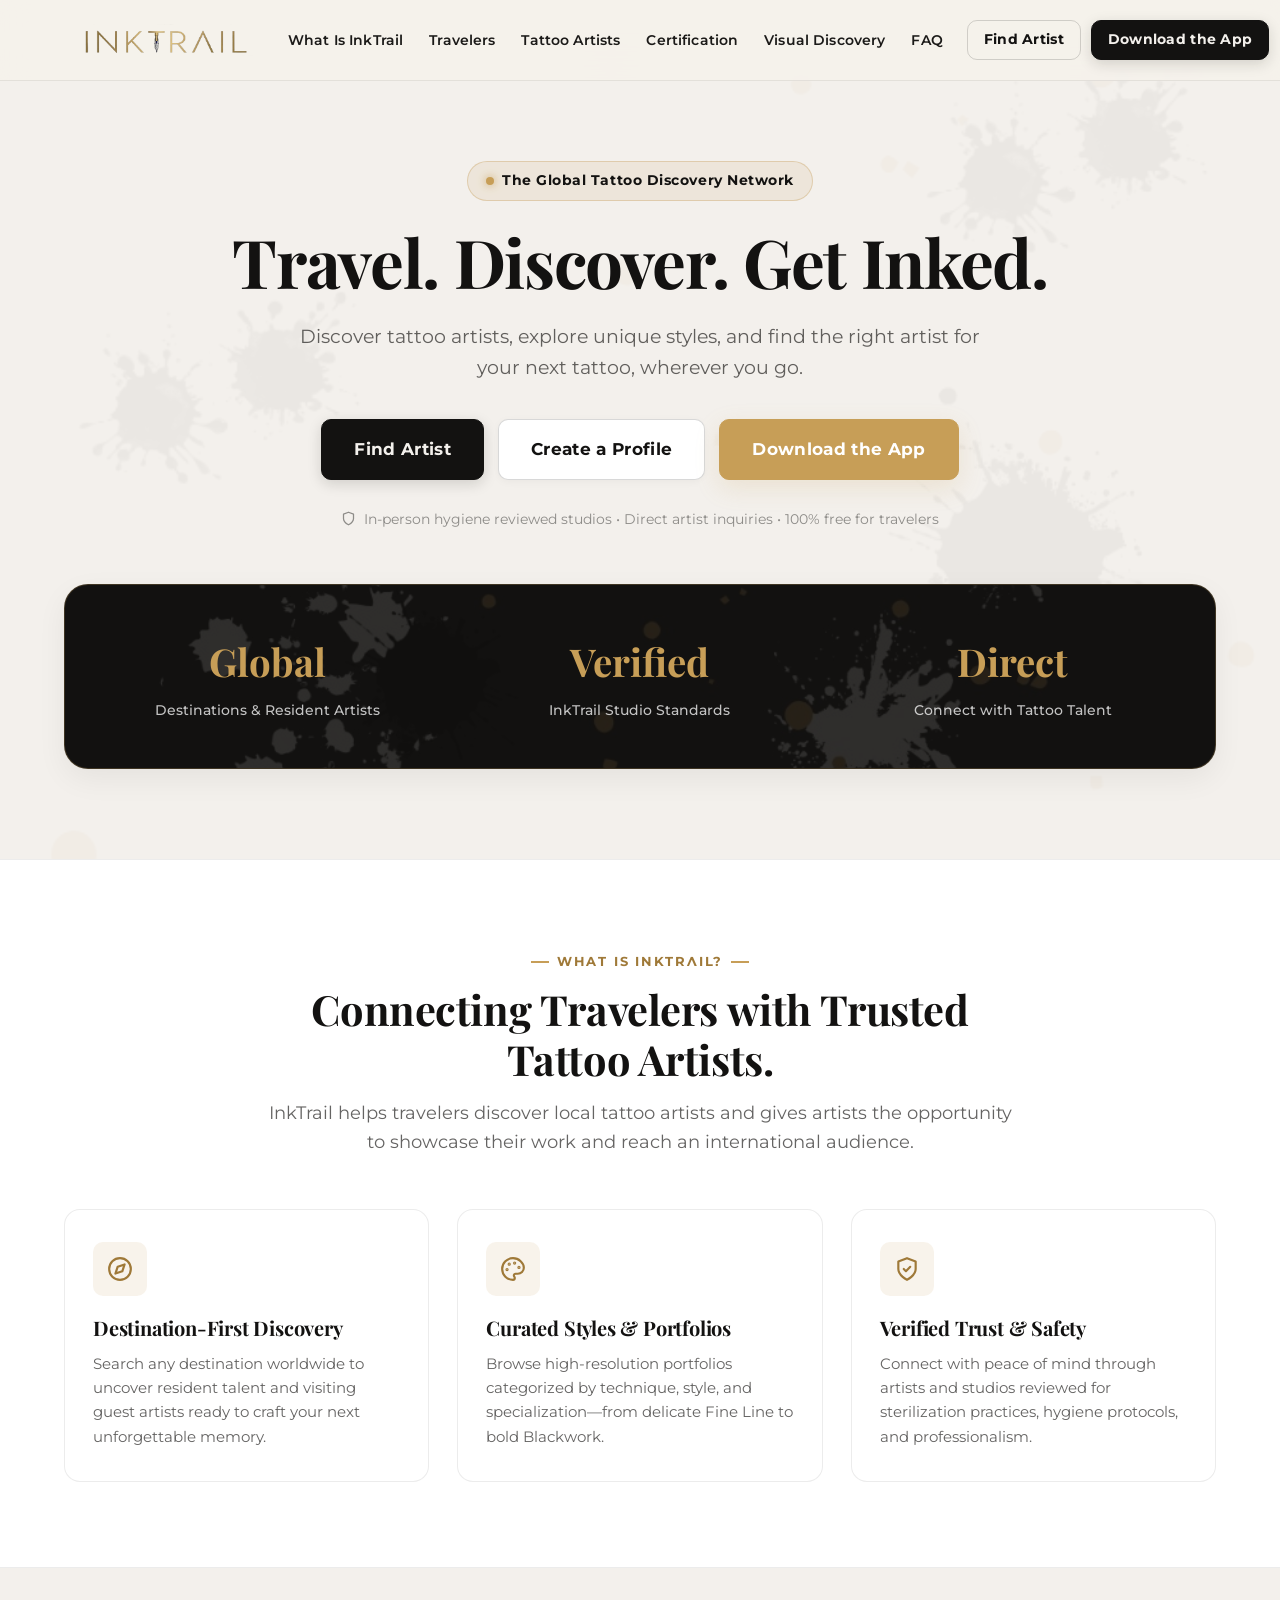
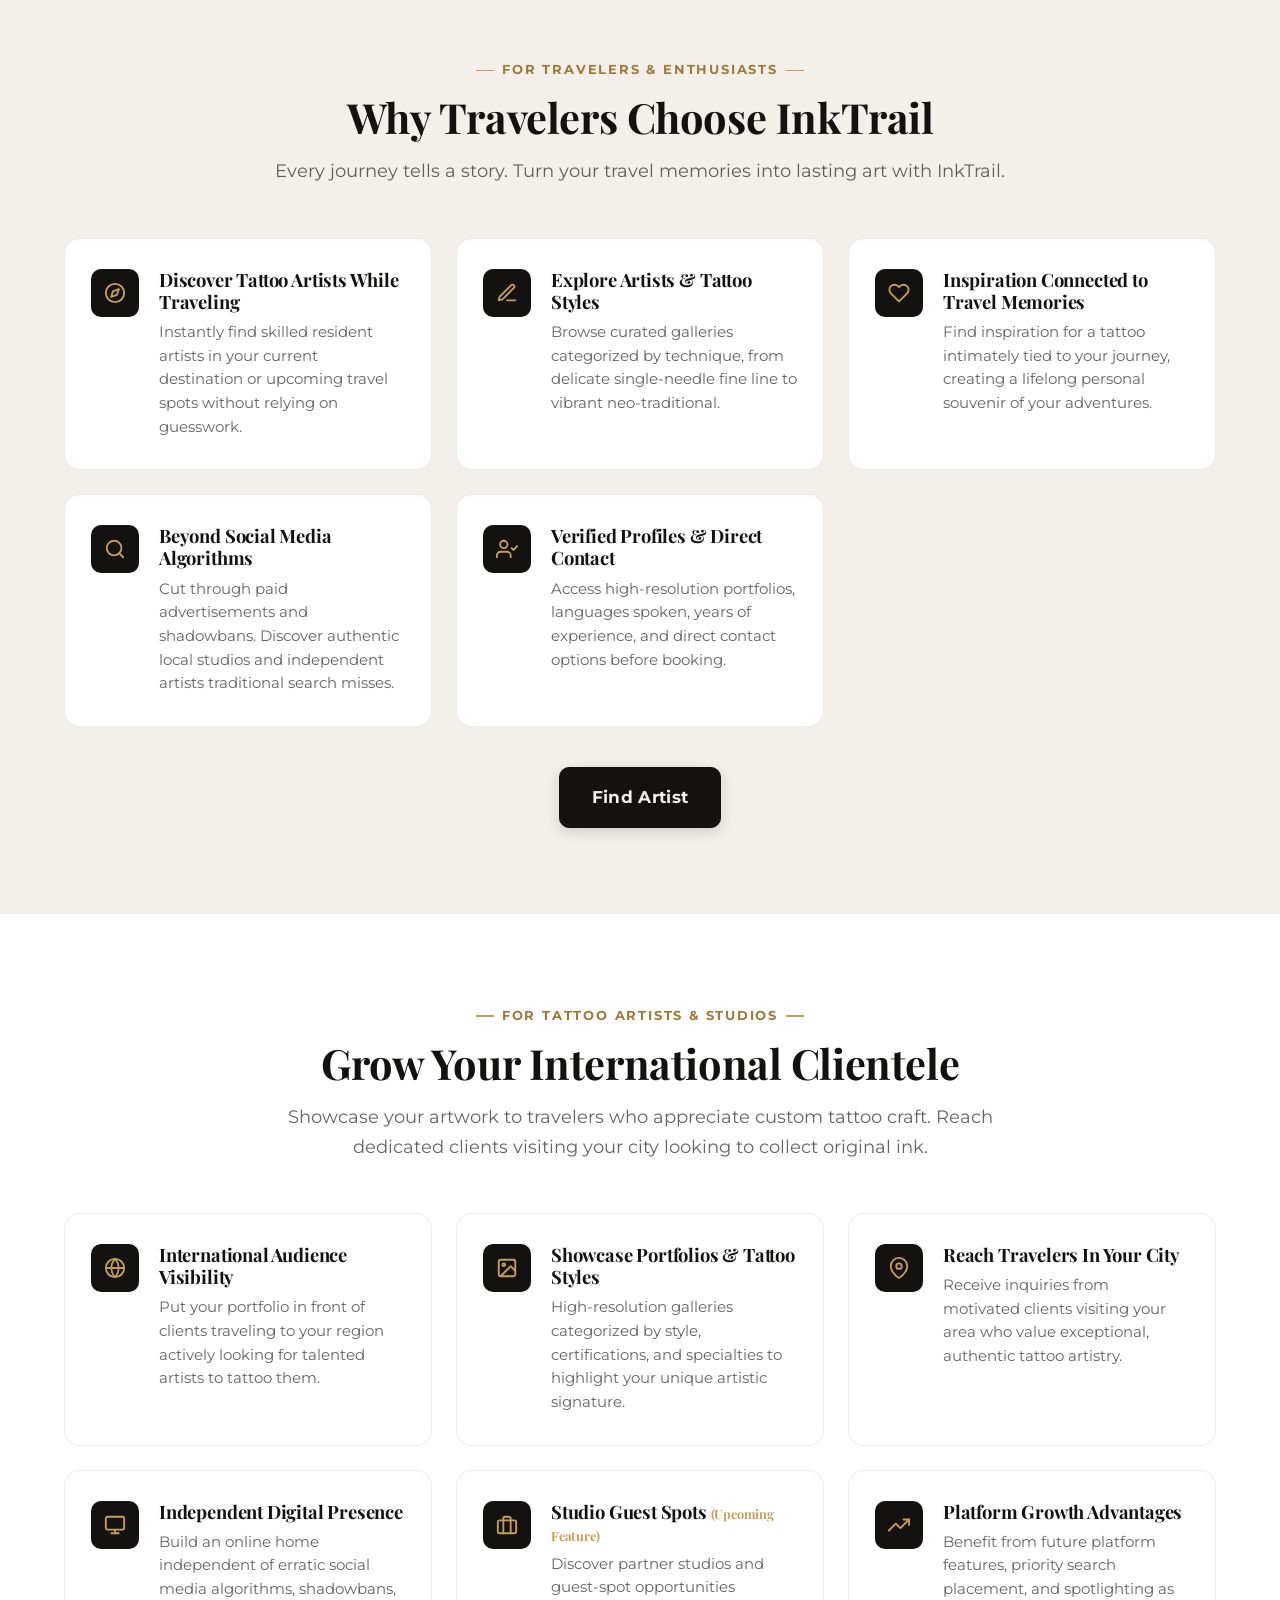
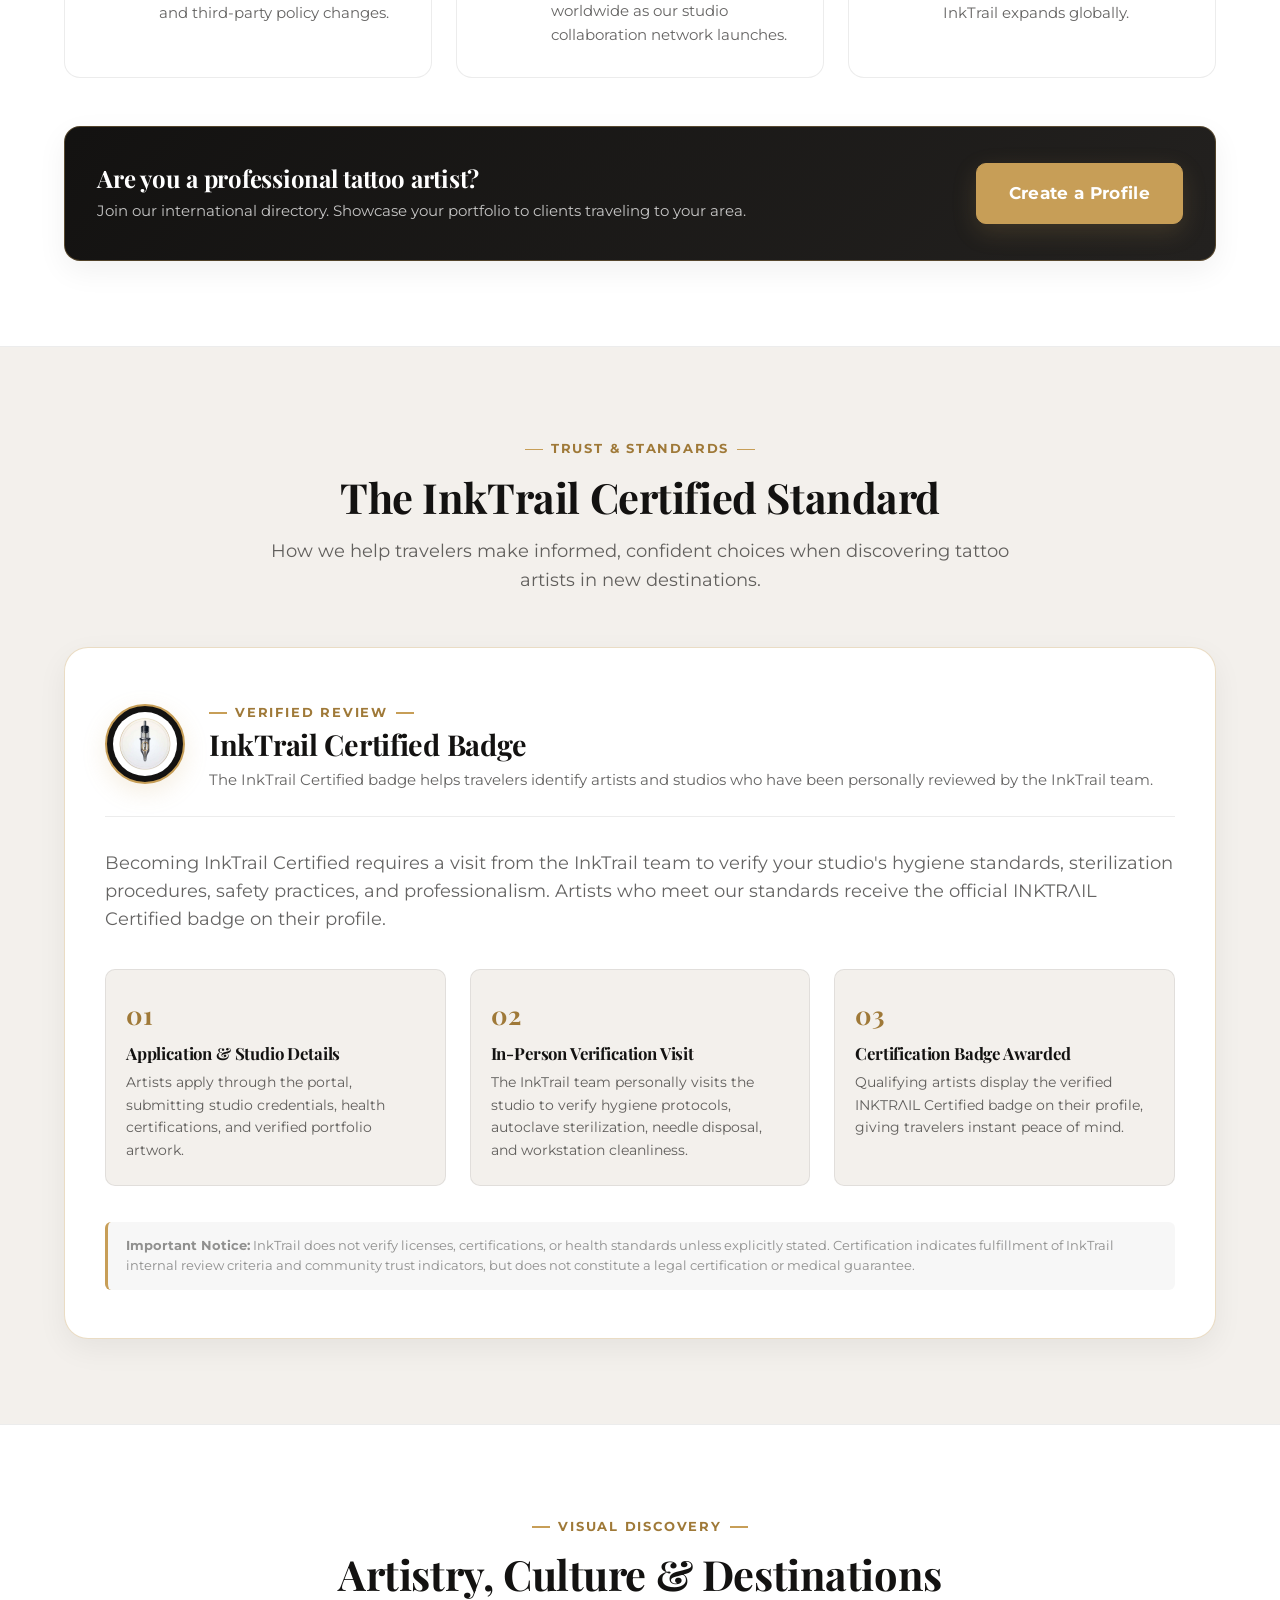
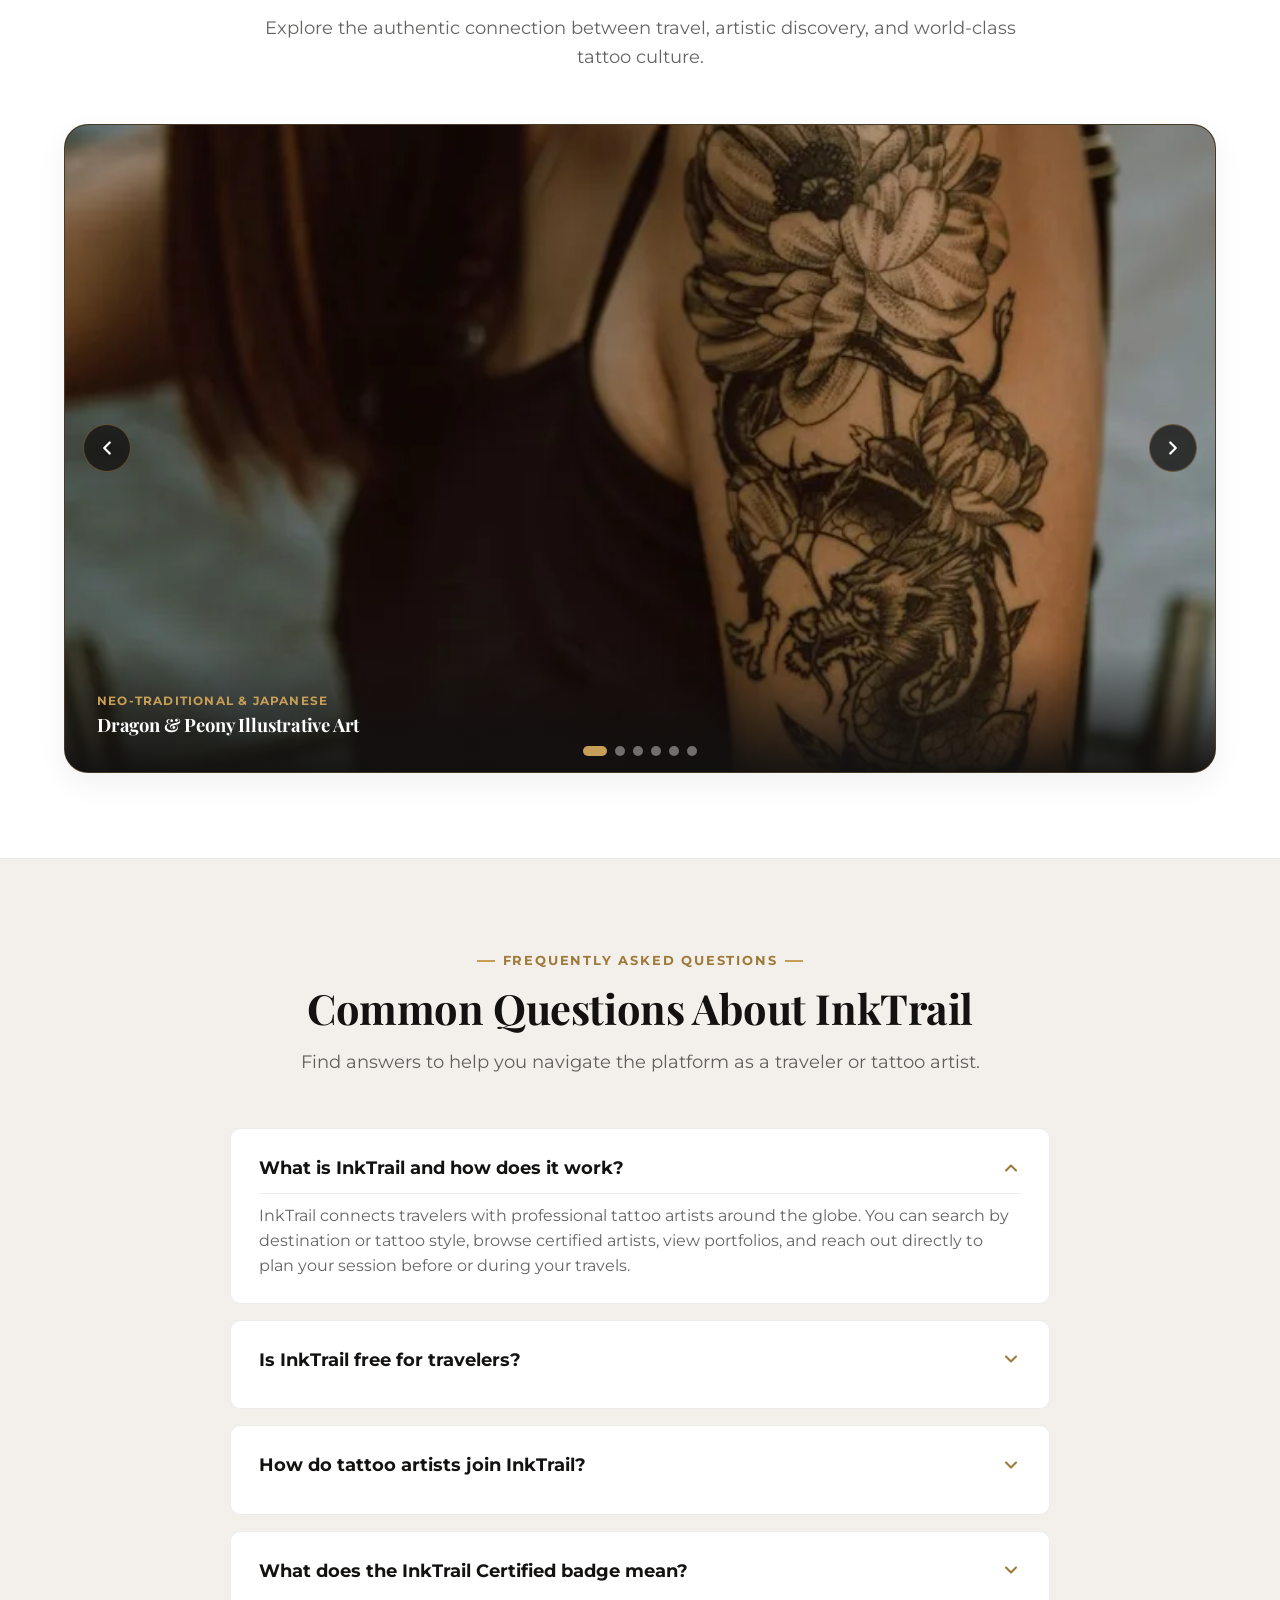
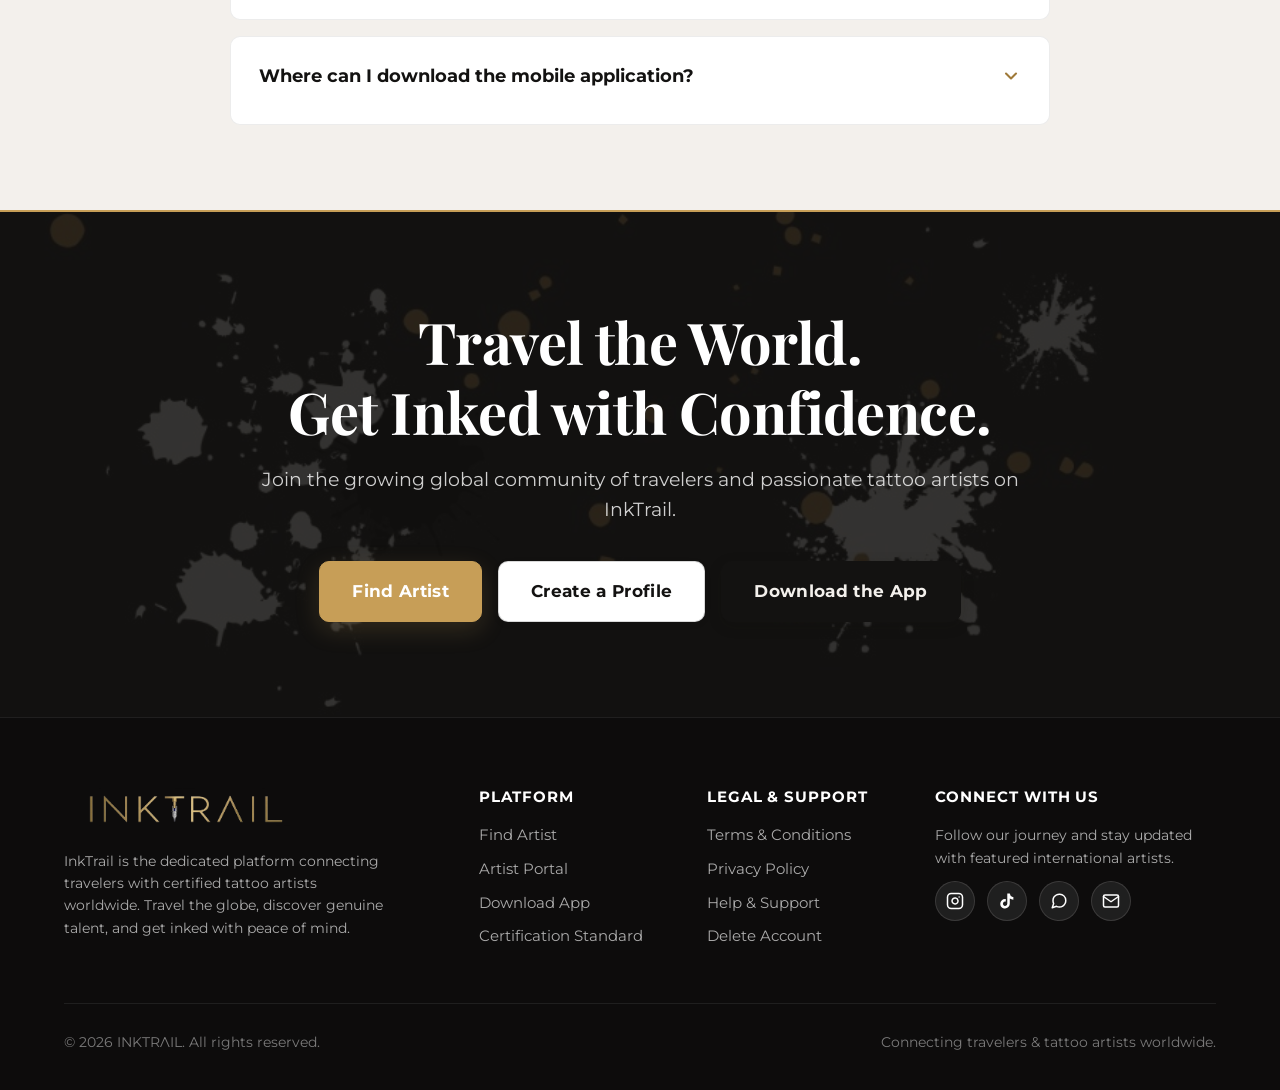
==== commit 031cfd10: "Update hero subtitle for clarity and engagement" ====
--- a/index.html
+++ b/index.html
@@ -156,7 +156,7 @@
 
         <h1 id="hero-title" class="hero-headline">Travel. Discover. Get Inked.</h1>
         <p class="hero-subtitle">
-          Discover trusted tattoo artists, explore unique styles, and find your next inspiration around the world.
+          Discover tattoo artists, explore unique styles, and find the right artist for your next tattoo, wherever you go.
         </p>
 
         <!-- The Three Primary Call-to-Action Buttons (SOW Section 4) -->
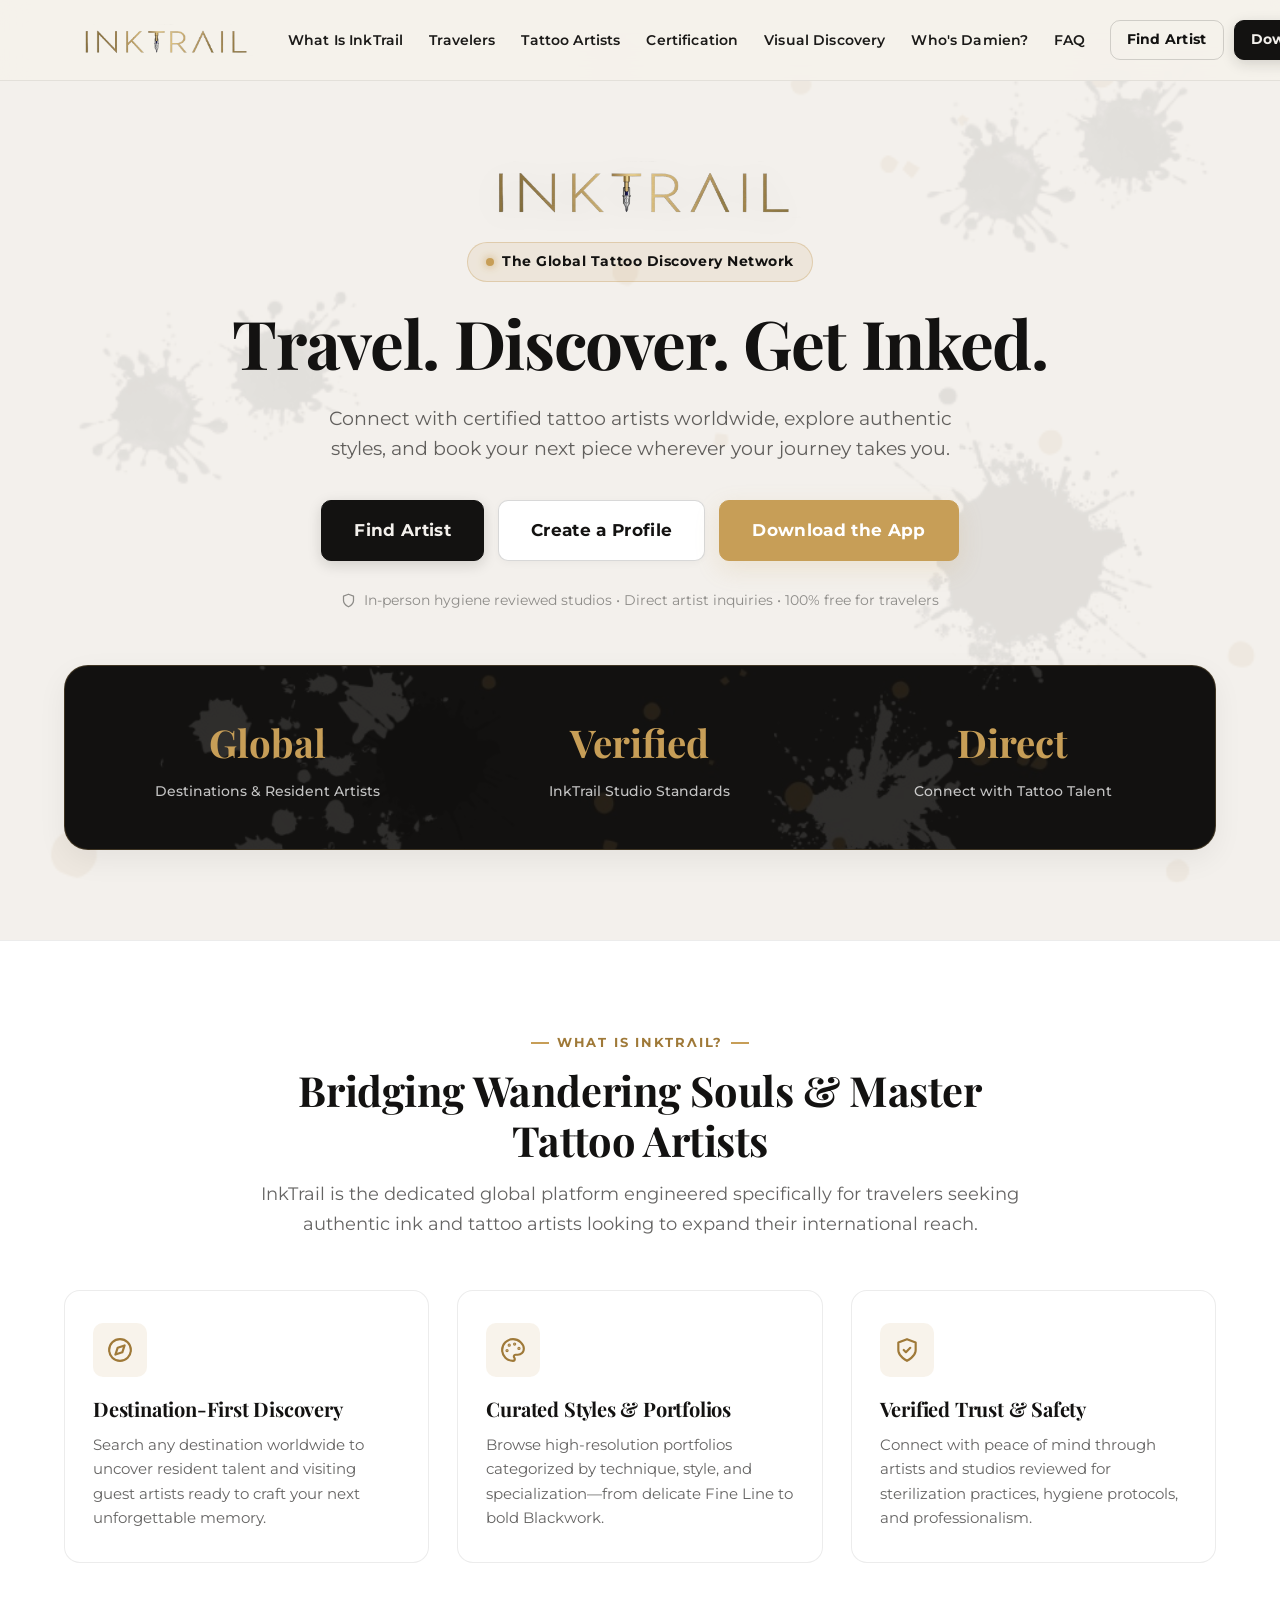
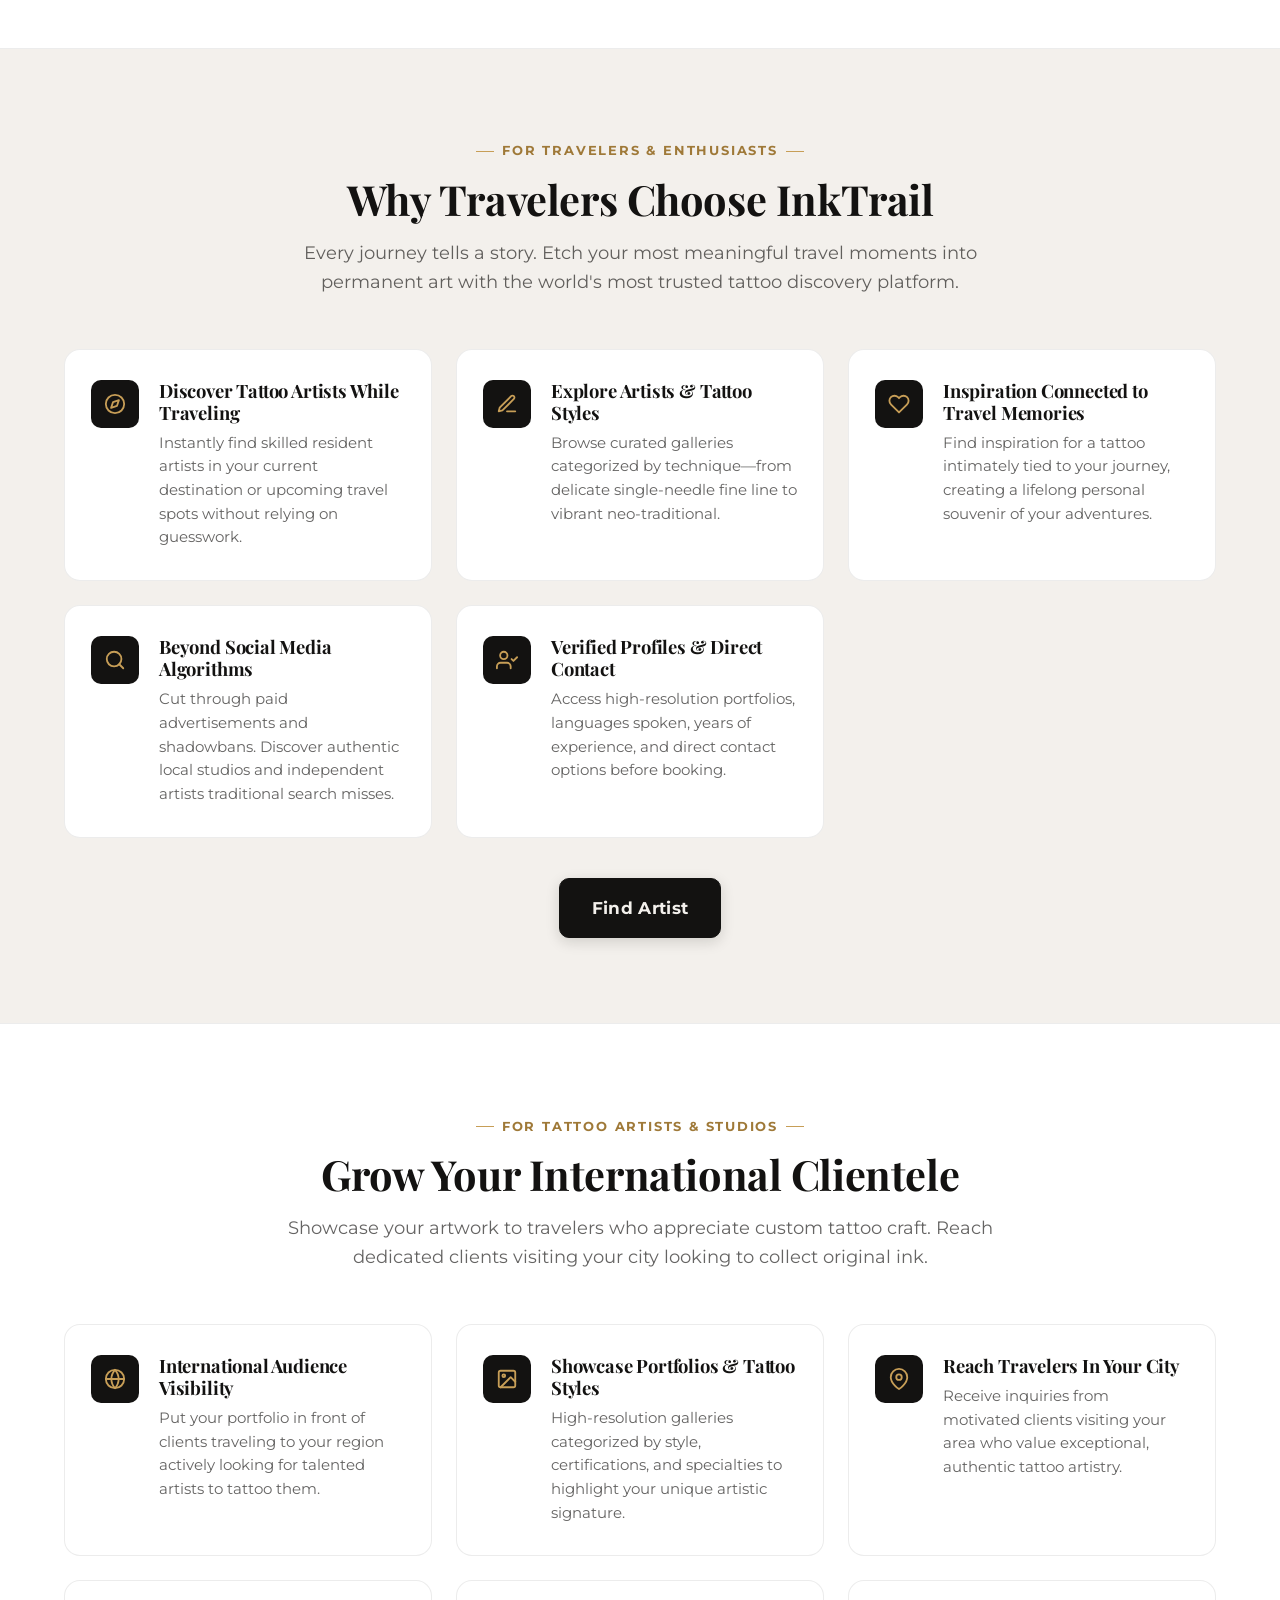
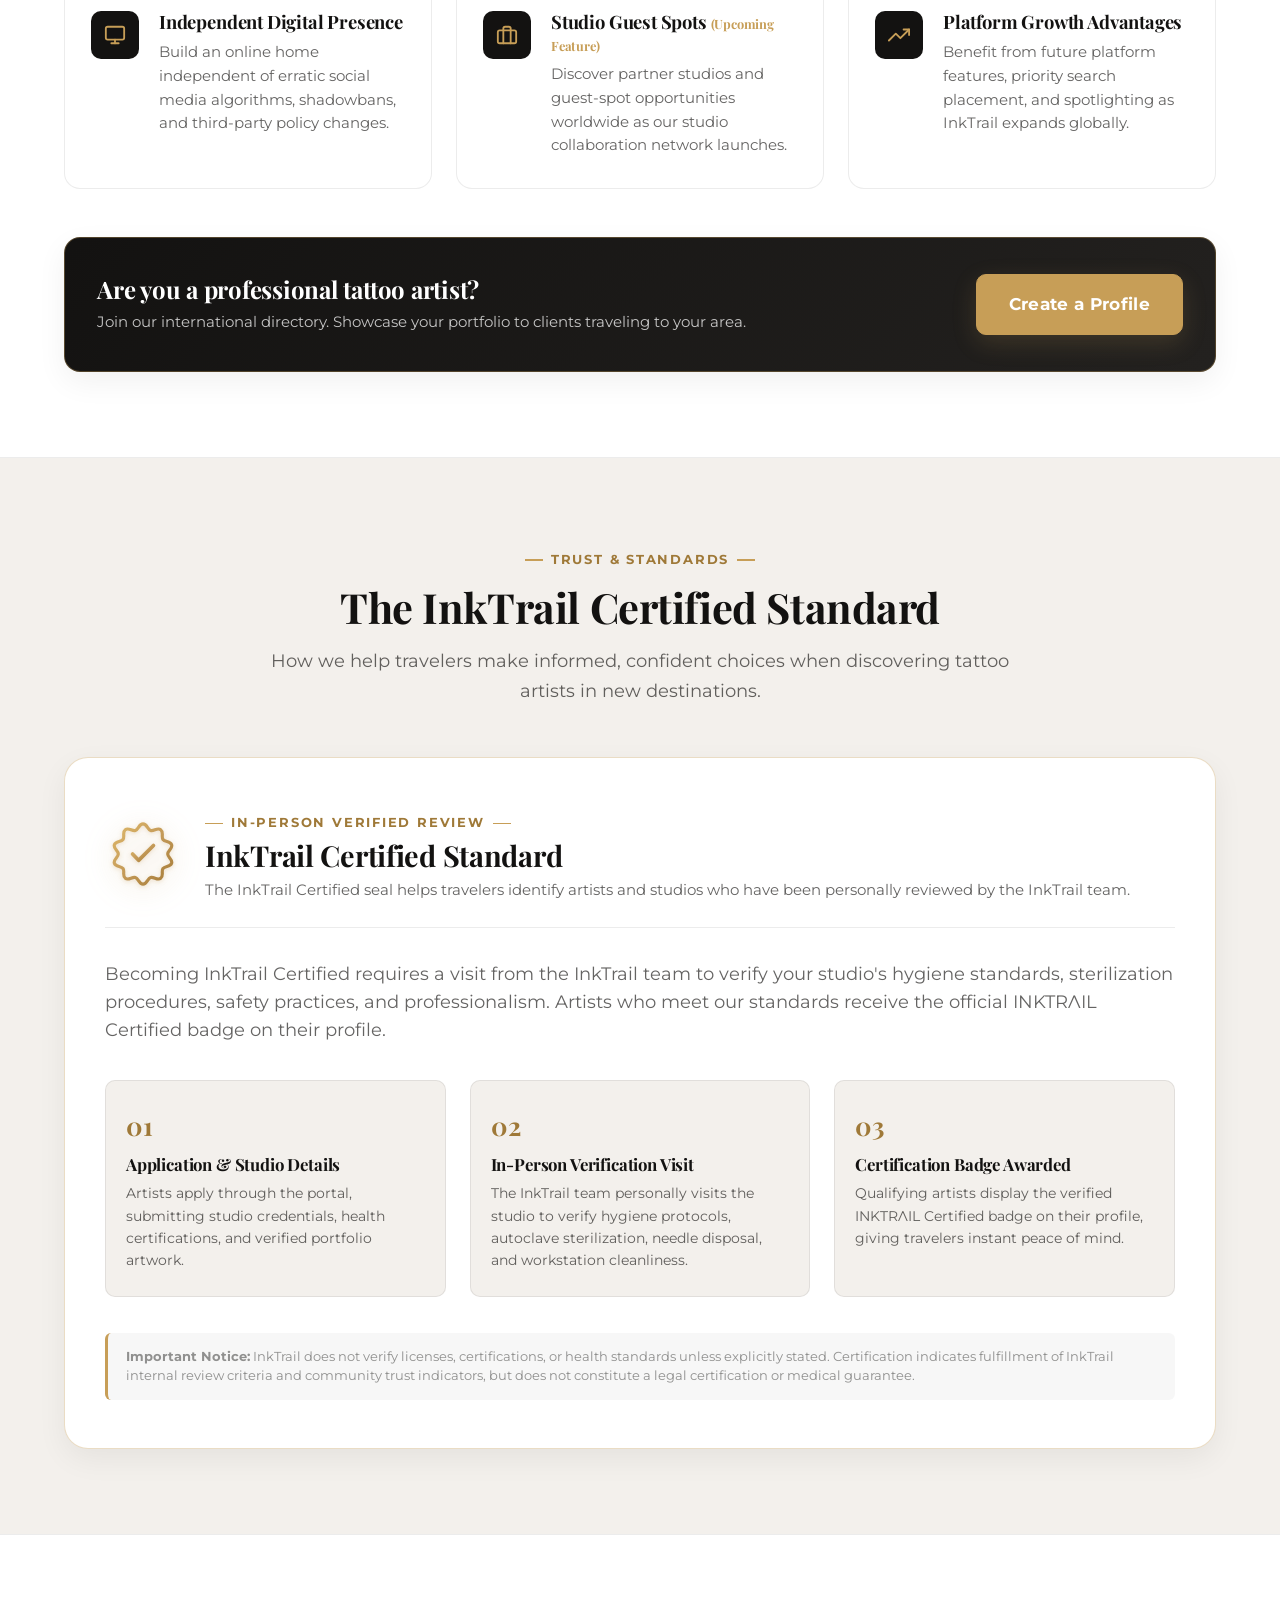
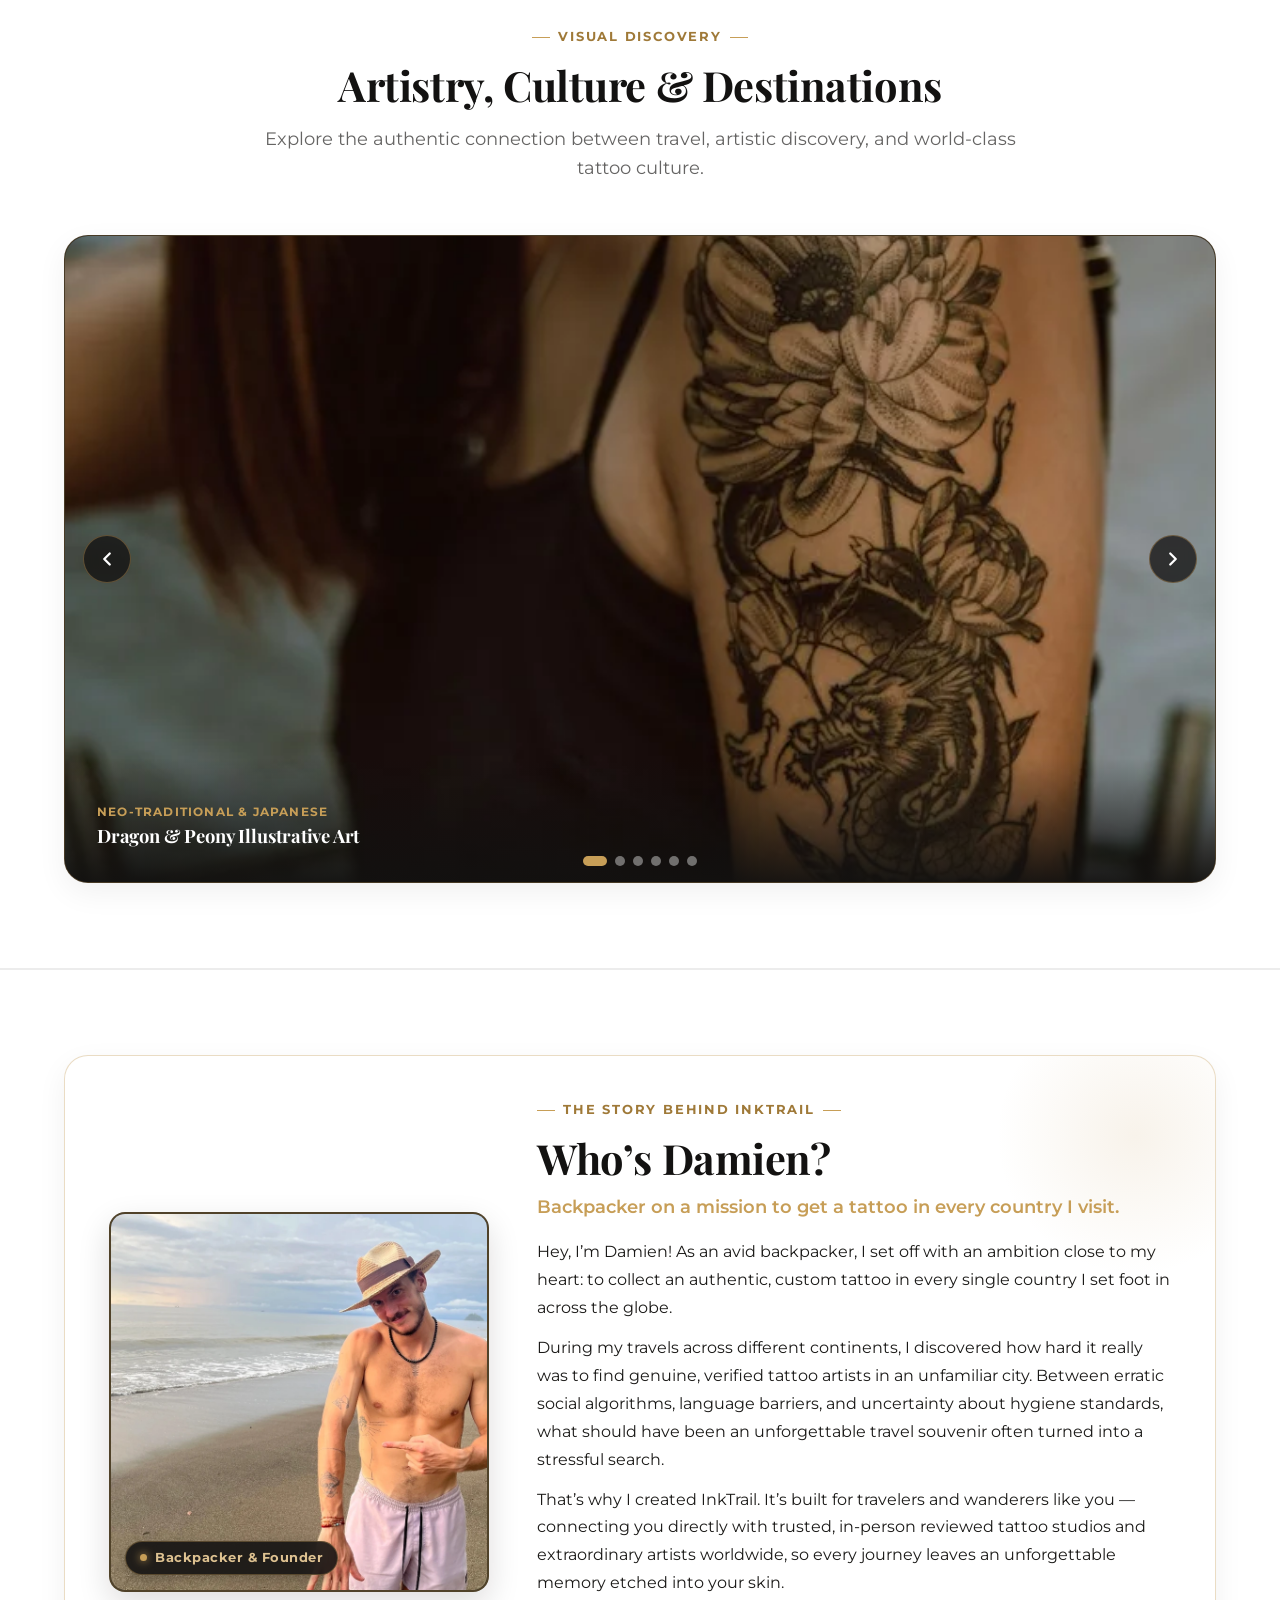
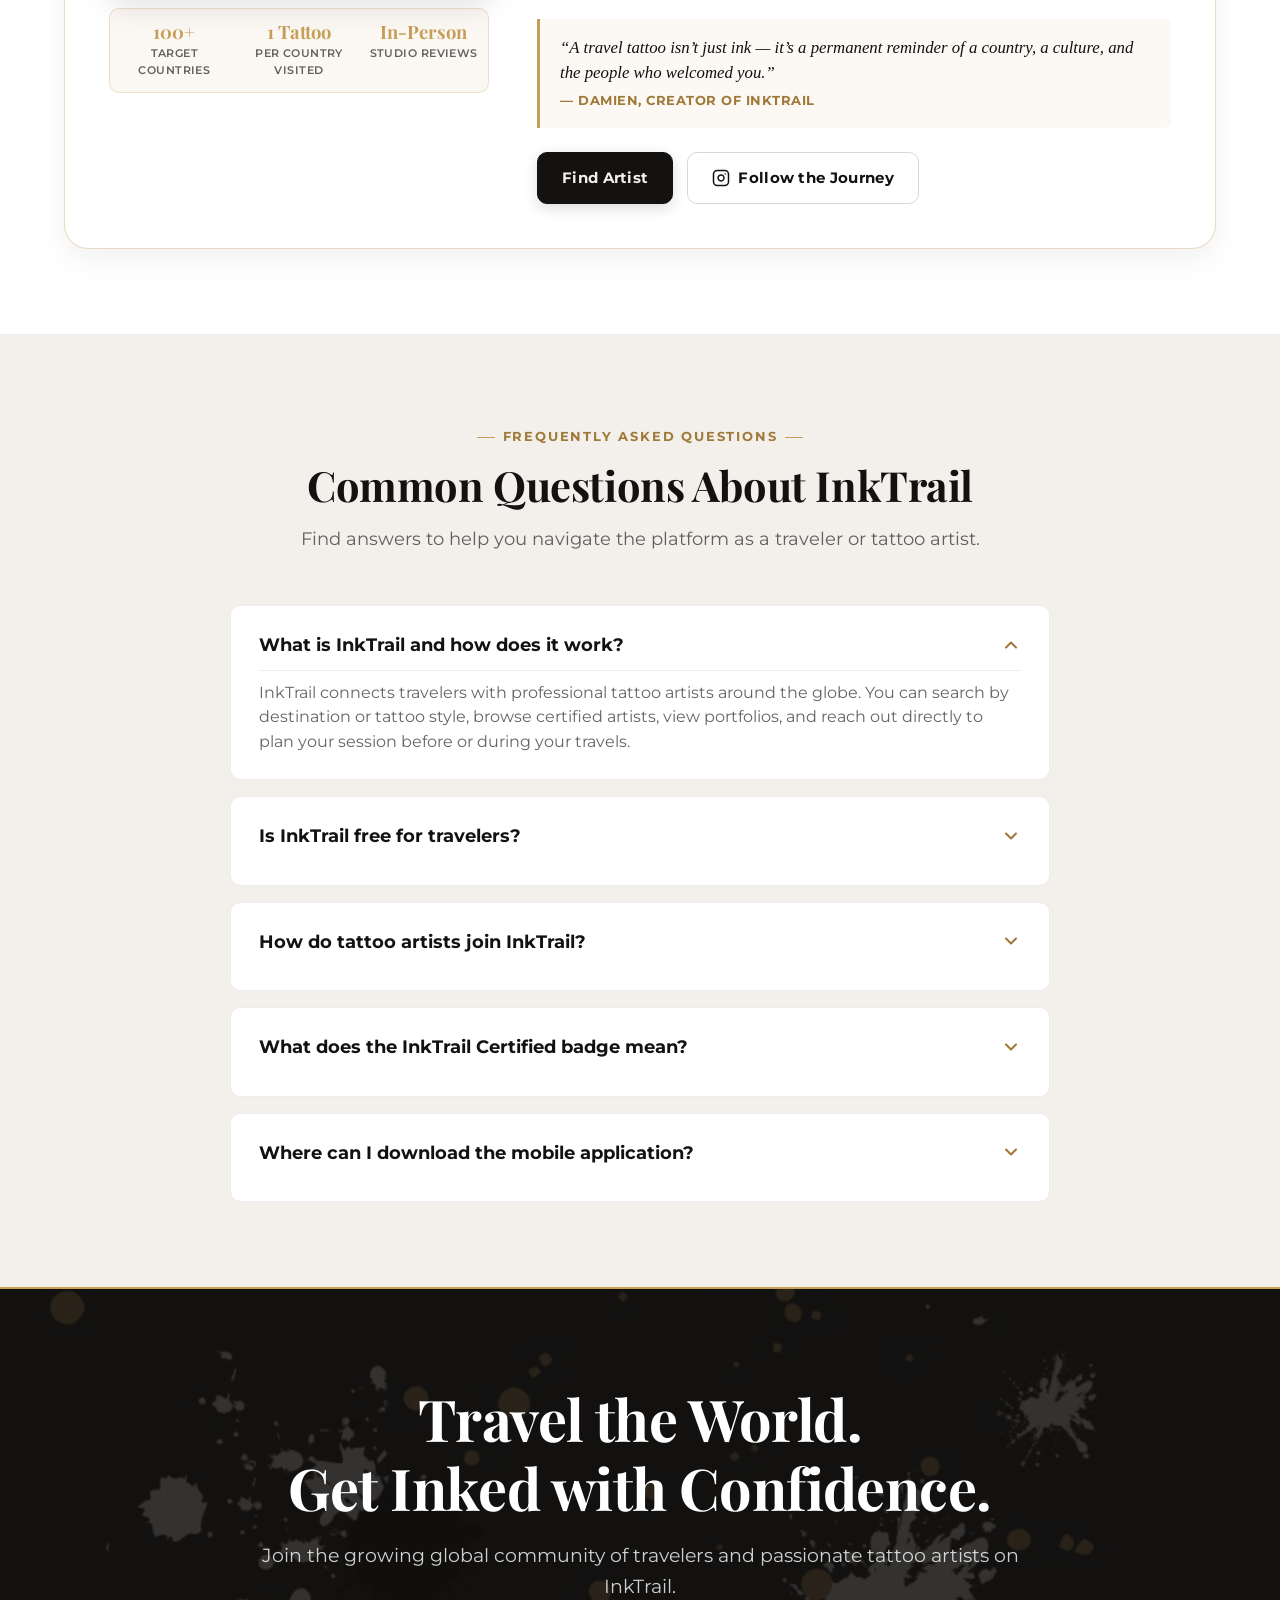
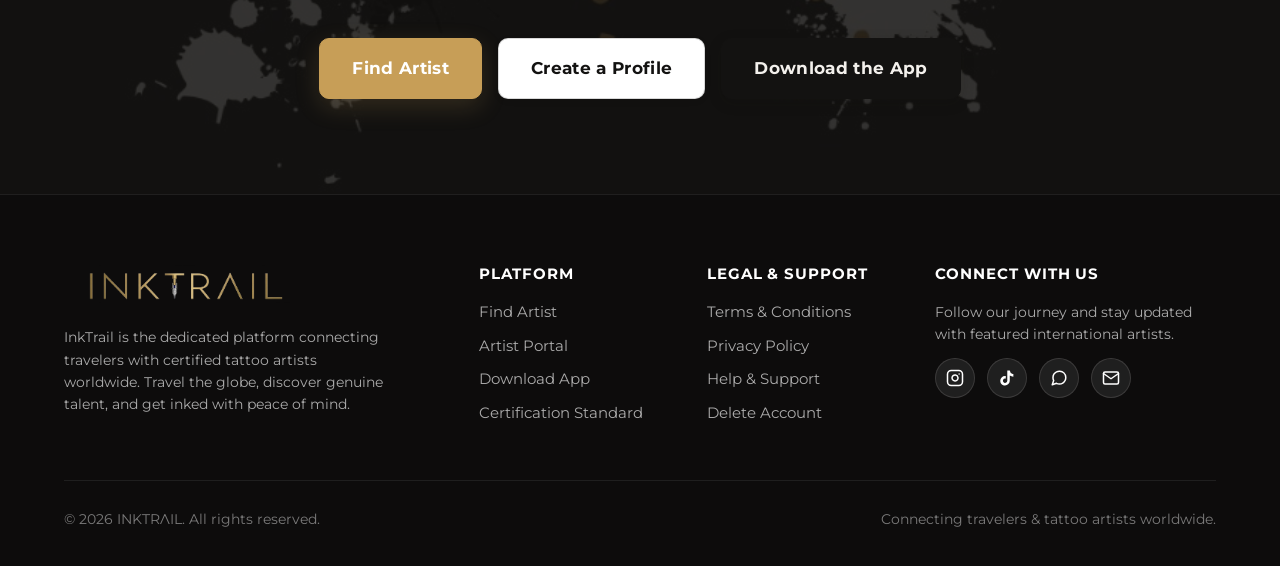
==== commit b5a68040: "feat: add hero logo, in-app cert badge, founder story section, and enhance ink textures" ====
--- a/index.html
+++ b/index.html
@@ -113,6 +113,7 @@
           <li><a href="#artists" class="nav-link">Tattoo Artists</a></li>
           <li><a href="#certification" class="nav-link">Certification</a></li>
           <li><a href="#gallery" class="nav-link">Visual Discovery</a></li>
+          <li><a href="#damien" class="nav-link">Who's Damien?</a></li>
           <li><a href="#faq" class="nav-link">FAQ</a></li>
         </ul>
 
@@ -147,6 +148,11 @@
     <!-- 3.1 Hero Section -->
     <section class="hero-section" id="hero" aria-labelledby="hero-title">
       <div class="container">
+        <!-- Client Adjustment 1: InkTrail Logo at the top before "Travel. Discover. Get Inked." -->
+        <div class="hero-brand-top">
+          <img src="assets/logo-parfait-or.jpg" alt="INKTRΛIL" class="hero-brand-logo" width="360" height="66" />
+        </div>
+
         <div class="hero-badge-wrap">
           <span class="hero-badge">
             <span class="hero-badge-dot" aria-hidden="true"></span>
@@ -154,9 +160,9 @@
           </span>
         </div>
 
-        <h1 id="hero-title" class="hero-headline">Travel. Discover. Get Inked.</h1>
-        <p class="hero-subtitle">
-          Discover tattoo artists, explore unique styles, and find the right artist for your next tattoo, wherever you go.
+        <h1 id="hero-title" class="hero-headline" data-content="hero-headline">Travel. Discover. Get Inked.</h1>
+        <p class="hero-subtitle" data-content="hero-subtitle">
+          Connect with certified tattoo artists worldwide, explore authentic styles, and book your next piece wherever your journey takes you.
         </p>
 
         <!-- The Three Primary Call-to-Action Buttons (SOW Section 4) -->
@@ -210,9 +216,9 @@
       <div class="container">
         <div class="section-header">
           <div class="eyebrow">WHAT IS INKTRΛIL?</div>
-          <h2 id="whatis-title" class="section-title">Connecting Travelers with Trusted Tattoo Artists.</h2>
+          <h2 id="whatis-title" class="section-title">Bridging Wandering Souls & Master Tattoo Artists</h2>
           <p class="section-lead">
-            InkTrail helps travelers discover local tattoo artists and gives artists the opportunity to showcase their work and reach an international audience.
+            InkTrail is the dedicated global platform engineered specifically for travelers seeking authentic ink and tattoo artists looking to expand their international reach.
           </p>
         </div>
 
@@ -251,7 +257,7 @@
           <div class="eyebrow">FOR TRAVELERS & ENTHUSIASTS</div>
           <h2 id="travelers-title" class="section-title">Why Travelers Choose InkTrail</h2>
           <p class="section-lead">
-            Every journey tells a story. Turn your travel memories into lasting art with InkTrail.
+            Every journey tells a story. Etch your most meaningful travel moments into permanent art with the world's most trusted tattoo discovery platform.
           </p>
         </div>
 
@@ -272,7 +278,7 @@
             </div>
             <div class="benefit-card-content">
               <h3>Explore Artists & Tattoo Styles</h3>
-              <p>Browse curated galleries categorized by technique, from delicate single-needle fine line to vibrant neo-traditional.</p>
+              <p>Browse curated galleries categorized by technique—from delicate single-needle fine line to vibrant neo-traditional.</p>
             </div>
           </div>
 
@@ -418,13 +424,13 @@
         <div class="cert-card">
           <div class="cert-card-header">
             <div class="cert-badge-visual">
-              <img src="assets/logo-mark.jpg" alt="InkTrail Certified Badge" width="80" height="80" />
+              <img src="assets/badge-certified.svg" alt="InkTrail Official Certified Badge" class="cert-official-badge" width="76" height="76" />
             </div>
             <div>
-              <span class="eyebrow" style="margin-bottom:4px;">VERIFIED REVIEW</span>
-              <h3 class="cert-badge-title">InkTrail Certified Badge</h3>
+              <span class="eyebrow" style="margin-bottom:4px;">IN-PERSON VERIFIED REVIEW</span>
+              <h3 class="cert-badge-title">InkTrail Certified Standard</h3>
               <p style="color:var(--text-muted); font-size:0.95rem;">
-                The InkTrail Certified badge helps travelers identify artists and studios who have been personally reviewed by the InkTrail team.
+                The InkTrail Certified seal helps travelers identify artists and studios who have been personally reviewed by the InkTrail team.
               </p>
             </div>
           </div>
@@ -561,6 +567,75 @@
       </div>
     </section>
 
+    <!-- 3.6b Founder Story: Who's Damien? (Client Adjustment #3) -->
+    <section class="section section-alt" id="damien" aria-labelledby="damien-title">
+      <div class="container">
+        <div class="damien-card">
+          <div class="damien-visual-col">
+            <div class="damien-photo-wrap">
+              <picture>
+                <source srcset="assets/damien.webp" type="image/webp" />
+                <img src="assets/damien.jpg" alt="Damien, backpacker and founder of InkTrail" class="damien-photo" width="400" height="400" id="damien-img" loading="lazy" />
+              </picture>
+              <div class="damien-badge-pill">
+                <span class="damien-badge-dot" aria-hidden="true"></span>
+                <span>Backpacker &amp; Founder</span>
+              </div>
+            </div>
+            <div class="damien-stats-strip">
+              <div class="damien-stat-item">
+                <div class="damien-stat-val" data-content="damien-stat-1-val">100+</div>
+                <div class="damien-stat-lbl" data-content="damien-stat-1-lbl">Target Countries</div>
+              </div>
+              <div class="damien-stat-item">
+                <div class="damien-stat-val" data-content="damien-stat-2-val">1 Tattoo</div>
+                <div class="damien-stat-lbl" data-content="damien-stat-2-lbl">Per Country Visited</div>
+              </div>
+              <div class="damien-stat-item">
+                <div class="damien-stat-val" data-content="damien-stat-3-val">In-Person</div>
+                <div class="damien-stat-lbl" data-content="damien-stat-3-lbl">Studio Reviews</div>
+              </div>
+            </div>
+          </div>
+
+          <div class="damien-content-col">
+            <div class="eyebrow" data-content="damien-eyebrow">THE STORY BEHIND INKTRAIL</div>
+            <h2 id="damien-title" class="section-title damien-title" data-content="damien-title">Who’s Damien?</h2>
+            <p class="damien-lead" data-content="damien-tagline">
+              Backpacker on a mission to get a tattoo in every country I visit.
+            </p>
+
+            <div class="damien-bio-text" data-content="damien-bio">
+              <p>
+                Hey, I’m Damien! As an avid backpacker, I set off with an ambition close to my heart: to collect an authentic, custom tattoo in every single country I set foot in across the globe.
+              </p>
+              <p>
+                During my travels across different continents, I discovered how hard it really was to find genuine, verified tattoo artists in an unfamiliar city. Between erratic social algorithms, language barriers, and uncertainty about hygiene standards, what should have been an unforgettable travel souvenir often turned into a stressful search.
+              </p>
+              <p>
+                That’s why I created InkTrail. It’s built for travelers and wanderers like you — connecting you directly with trusted, in-person reviewed tattoo studios and extraordinary artists worldwide, so every journey leaves an unforgettable memory etched into your skin.
+              </p>
+            </div>
+
+            <blockquote class="damien-quote" data-content="damien-quote">
+              <p>“A travel tattoo isn’t just ink — it’s a permanent reminder of a country, a culture, and the people who welcomed you.”</p>
+              <cite>— Damien, Creator of InkTrail</cite>
+            </blockquote>
+
+            <div class="damien-actions">
+              <a class="btn btn-primary" href="https://d72921c3b2.draftbit.dev/search" target="_blank" rel="noopener noreferrer" data-content="cta-find-artist">
+                Explore Artists Worldwide
+              </a>
+              <a class="btn btn-ghost" href="https://www.instagram.com/inktrail.app/" target="_blank" rel="noopener noreferrer" data-content="social-instagram" aria-label="Follow Damien on Instagram">
+                <svg width="18" height="18" viewBox="0 0 24 24" fill="none" stroke="currentColor" stroke-width="2" stroke-linecap="round" stroke-linejoin="round" aria-hidden="true"><rect x="2" y="2" width="20" height="20" rx="5" ry="5"></rect><path d="M16 11.37A4 4 0 1 1 12.63 8 4 4 0 0 1 16 11.37z"></path><line x1="17.5" y1="6.5" x2="17.51" y2="6.5"></line></svg>
+                Follow the Journey
+              </a>
+            </div>
+          </div>
+        </div>
+      </div>
+    </section>
+
     <!-- FAQ Section -->
     <section class="section" id="faq" aria-labelledby="faq-title">
       <div class="container">
--- a/assets/site.css
+++ b/assets/site.css
@@ -84,7 +84,8 @@
   background-repeat: repeat-y;
   background-position: center top;
   background-size: 100% auto;
-  opacity: 0.035;
+  opacity: 0.075;
+  mix-blend-mode: multiply;
   pointer-events: none;
   z-index: 0;
 }
@@ -431,6 +432,33 @@
   position: relative;
 }
 
+.hero-brand-top {
+  display: flex;
+  justify-content: center;
+  align-items: center;
+  margin: 0 auto 24px auto;
+}
+
+.hero-brand-logo {
+  max-width: 360px;
+  width: 78%;
+  height: auto;
+  object-fit: contain;
+  filter: drop-shadow(0 4px 14px rgba(18, 17, 16, 0.08));
+  transition: transform 0.3s ease;
+}
+
+.hero-brand-logo:hover {
+  transform: translateY(-2px) scale(1.01);
+}
+
+@media (max-width: 768px) {
+  .hero-brand-logo {
+    max-width: 250px;
+    width: 74%;
+  }
+}
+
 .hero-badge-wrap {
   margin-bottom: 20px;
 }
@@ -713,22 +741,28 @@
 
 .cert-badge-visual {
   flex-shrink: 0;
-  width: 80px;
-  height: 80px;
-  border-radius: 50%;
-  background: var(--brand-black);
-  border: 2px solid var(--gold);
+  width: 76px;
+  height: 76px;
+  background: transparent;
+  border: none;
+  border-radius: 0;
   display: flex;
   align-items: center;
   justify-content: center;
-  padding: 6px;
-  box-shadow: var(--shadow-gold);
-}
-.cert-badge-visual img {
+  padding: 0;
+  box-shadow: none;
+  transition: transform 0.3s ease;
+}
+.cert-badge-visual:hover {
+  transform: translateY(-2px) scale(1.06);
+}
+.cert-badge-visual img,
+.cert-official-badge {
   width: 100%;
   height: 100%;
   object-fit: contain;
-  border-radius: 50%;
+  border-radius: 0;
+  filter: drop-shadow(0 4px 14px rgba(196, 154, 88, 0.35));
 }
 
 .cert-badge-title {
@@ -943,6 +977,203 @@
   background: var(--gold);
   width: 24px;
   border-radius: var(--radius-full);
+}
+
+/* --------------------------------------------------------------------------
+   3.6b Founder Story: Who's Damien? (Client Adjustment #3)
+   -------------------------------------------------------------------------- */
+.damien-card {
+  display: grid;
+  grid-template-columns: 380px 1fr;
+  gap: 48px;
+  align-items: center;
+  background: var(--surface);
+  border: 1.5px solid var(--border-gold);
+  border-radius: var(--radius-xl);
+  padding: 44px;
+  box-shadow: var(--shadow-card);
+  position: relative;
+  overflow: hidden;
+}
+
+.damien-card::before {
+  content: "";
+  position: absolute;
+  top: -60px;
+  right: -60px;
+  width: 280px;
+  height: 280px;
+  background: radial-gradient(circle, rgba(196, 154, 88, 0.12) 0%, transparent 70%);
+  pointer-events: none;
+}
+
+.damien-visual-col {
+  display: flex;
+  flex-direction: column;
+  gap: 16px;
+}
+
+.damien-photo-wrap {
+  position: relative;
+  border-radius: var(--radius-lg);
+  overflow: hidden;
+  box-shadow: 0 12px 32px rgba(18, 17, 16, 0.14);
+  border: 2px solid var(--border-gold);
+  background: var(--brand-black);
+  aspect-ratio: 1 / 1;
+}
+
+.damien-photo {
+  width: 100%;
+  height: 100%;
+  object-fit: cover;
+  display: block;
+  transition: transform 0.5s ease;
+}
+
+.damien-photo-wrap:hover .damien-photo {
+  transform: scale(1.03);
+}
+
+.damien-badge-pill {
+  position: absolute;
+  bottom: 14px;
+  left: 14px;
+  background: rgba(18, 17, 16, 0.88);
+  backdrop-filter: blur(8px);
+  -webkit-backdrop-filter: blur(8px);
+  color: var(--gold-light);
+  border: 1px solid var(--border-gold);
+  padding: 6px 14px;
+  border-radius: var(--radius-full);
+  font-size: 0.8rem;
+  font-weight: 700;
+  letter-spacing: 0.04em;
+  display: inline-flex;
+  align-items: center;
+  gap: 8px;
+  box-shadow: 0 4px 12px rgba(0, 0, 0, 0.25);
+}
+
+.damien-badge-dot {
+  width: 7px;
+  height: 7px;
+  background: var(--gold);
+  border-radius: 50%;
+  box-shadow: 0 0 8px var(--gold);
+}
+
+.damien-stats-strip {
+  display: grid;
+  grid-template-columns: repeat(3, 1fr);
+  gap: 8px;
+  background: rgba(196, 154, 88, 0.08);
+  border: 1px solid rgba(196, 154, 88, 0.25);
+  border-radius: var(--radius-md);
+  padding: 12px 6px;
+  text-align: center;
+}
+
+.damien-stat-val {
+  font-family: var(--heading-serif);
+  font-size: 1.15rem;
+  font-weight: 700;
+  color: var(--gold);
+  line-height: 1.2;
+}
+
+.damien-stat-lbl {
+  font-size: 0.68rem;
+  color: var(--text-muted);
+  font-weight: 600;
+  text-transform: uppercase;
+  letter-spacing: 0.04em;
+  margin-top: 2px;
+}
+
+.damien-content-col {
+  display: flex;
+  flex-direction: column;
+}
+
+.damien-title {
+  text-align: left;
+  margin-bottom: 10px;
+}
+
+.damien-lead {
+  font-size: 1.15rem;
+  font-weight: 600;
+  color: var(--gold);
+  margin-bottom: 18px;
+  line-height: 1.5;
+}
+
+.damien-bio-text {
+  color: var(--text-muted);
+  font-size: 0.98rem;
+  line-height: 1.7;
+  display: flex;
+  flex-direction: column;
+  gap: 12px;
+  margin-bottom: 22px;
+}
+
+.damien-quote {
+  margin: 0 0 24px 0;
+  padding: 16px 20px;
+  background: rgba(196, 154, 88, 0.06);
+  border-left: 3px solid var(--gold);
+  border-radius: 0 var(--radius-sm) var(--radius-sm) 0;
+}
+
+.damien-quote p {
+  margin: 0 0 6px 0;
+  font-family: var(--heading-serif);
+  font-style: italic;
+  font-size: 1.05rem;
+  color: var(--brand-black);
+  line-height: 1.5;
+}
+
+.damien-quote cite {
+  font-family: var(--safe-sans);
+  font-size: 0.8rem;
+  font-style: normal;
+  font-weight: 700;
+  color: var(--gold-dark);
+  letter-spacing: 0.04em;
+  text-transform: uppercase;
+  display: block;
+}
+
+.damien-actions {
+  display: flex;
+  gap: 14px;
+  flex-wrap: wrap;
+  align-items: center;
+}
+
+@media (max-width: 980px) {
+  .damien-card {
+    grid-template-columns: 1fr;
+    padding: 36px 24px;
+    gap: 32px;
+  }
+  .damien-visual-col {
+    max-width: 360px;
+    margin: 0 auto;
+    width: 100%;
+  }
+  .damien-title {
+    text-align: center;
+  }
+  .damien-lead {
+    text-align: center;
+  }
+  .damien-actions {
+    justify-content: center;
+  }
 }
 
 /* FAQ Accordion Styling */
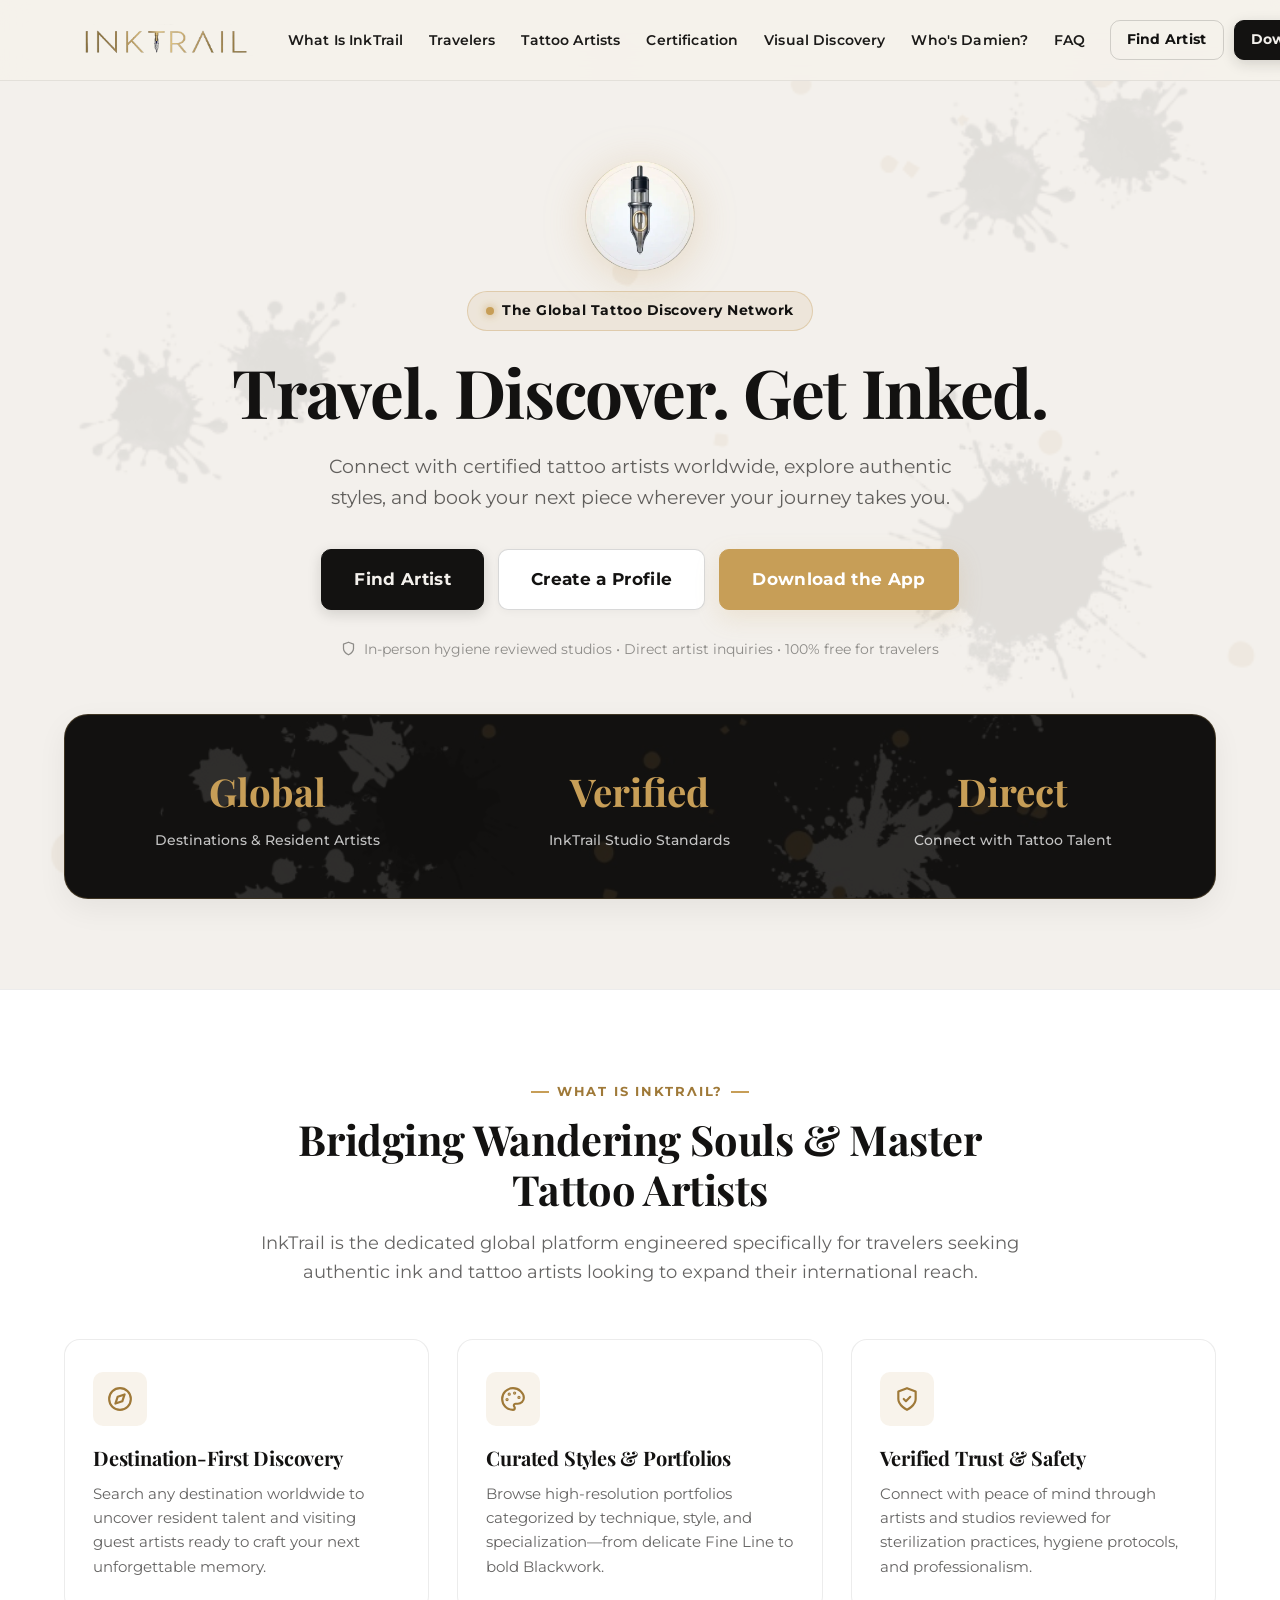
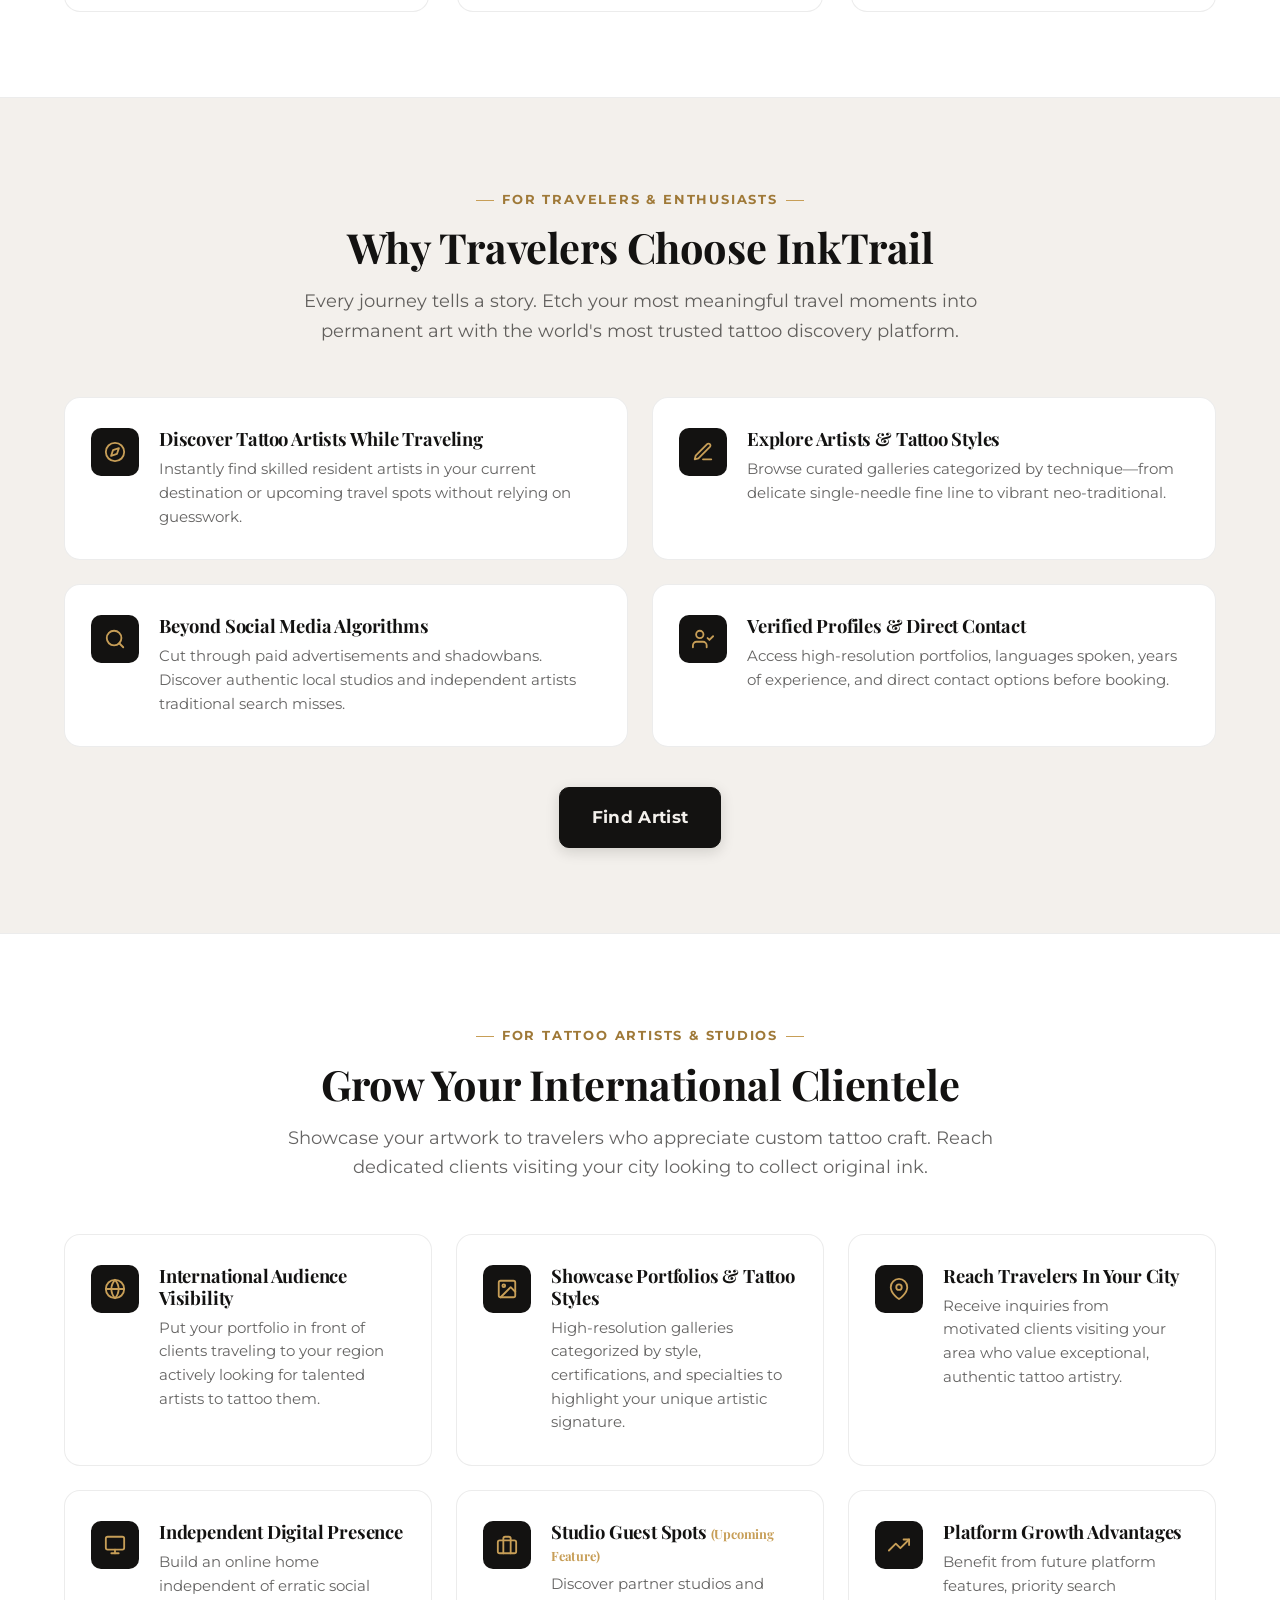
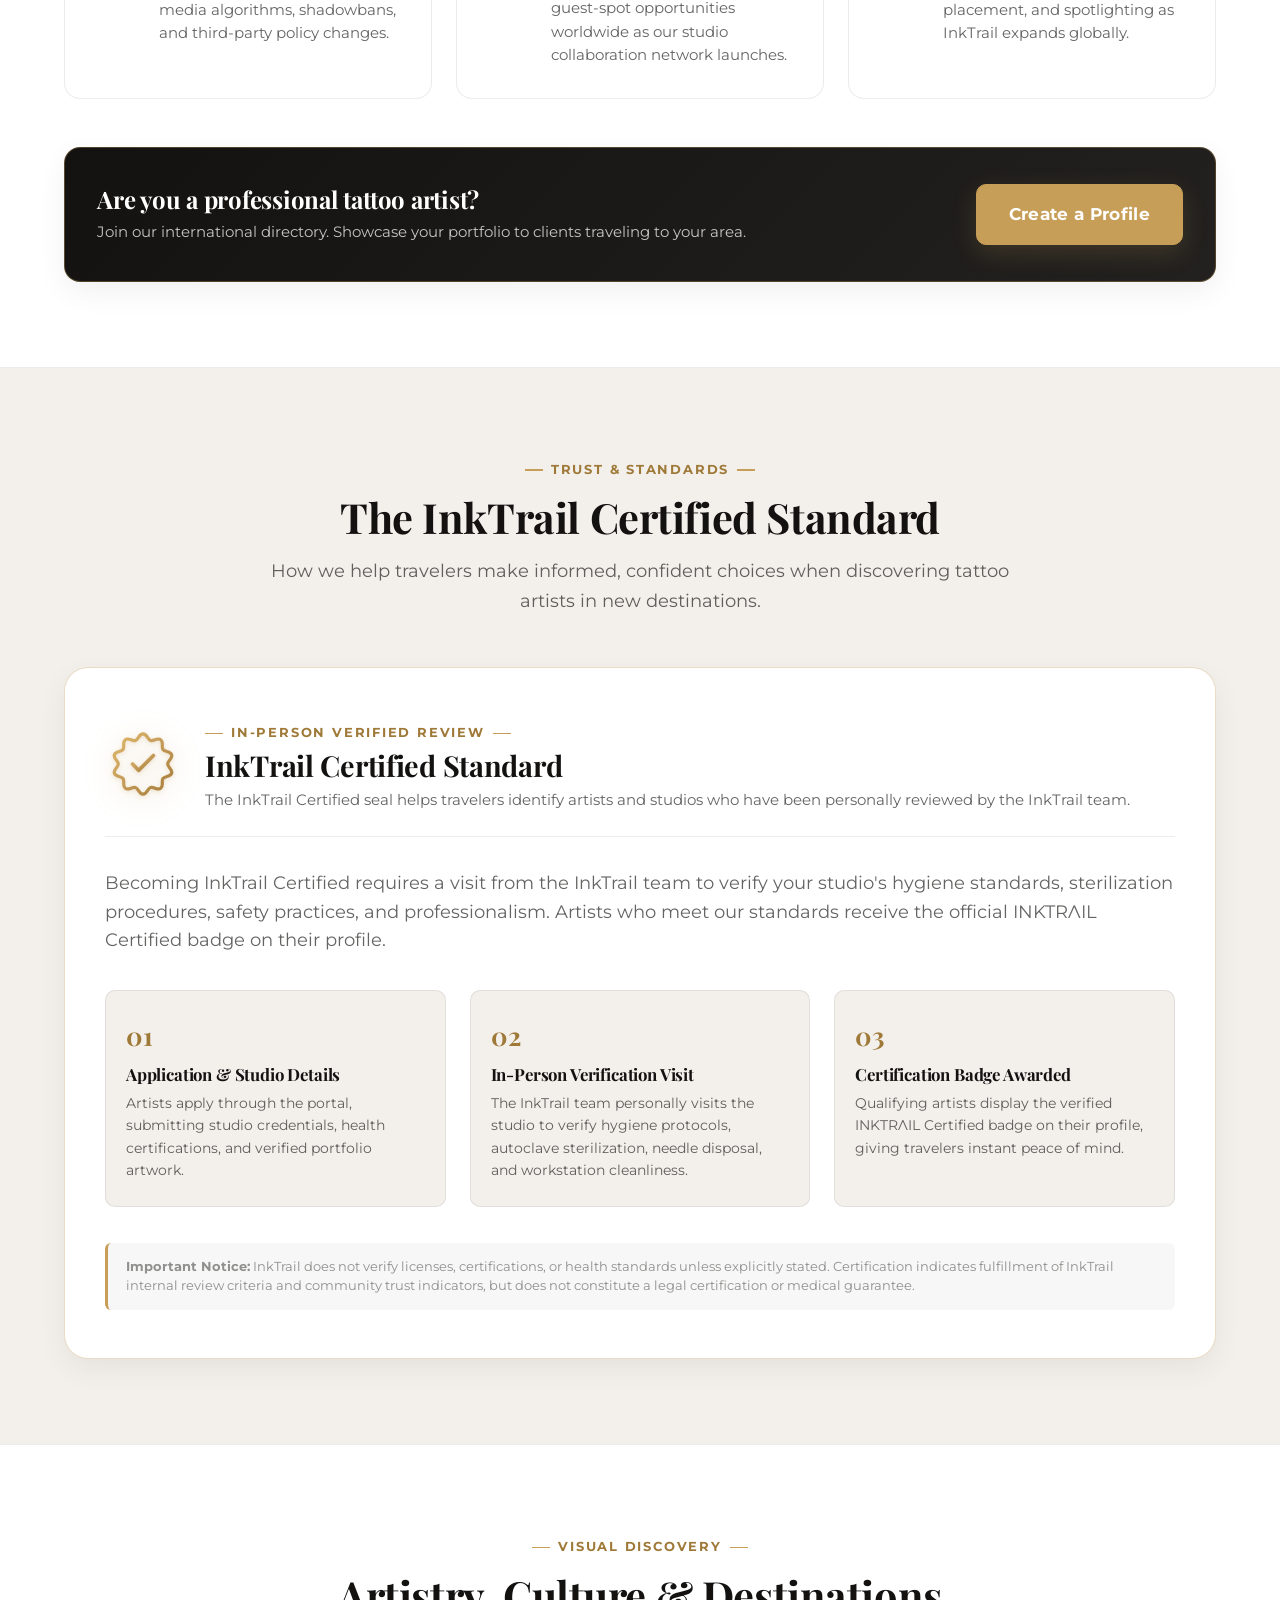
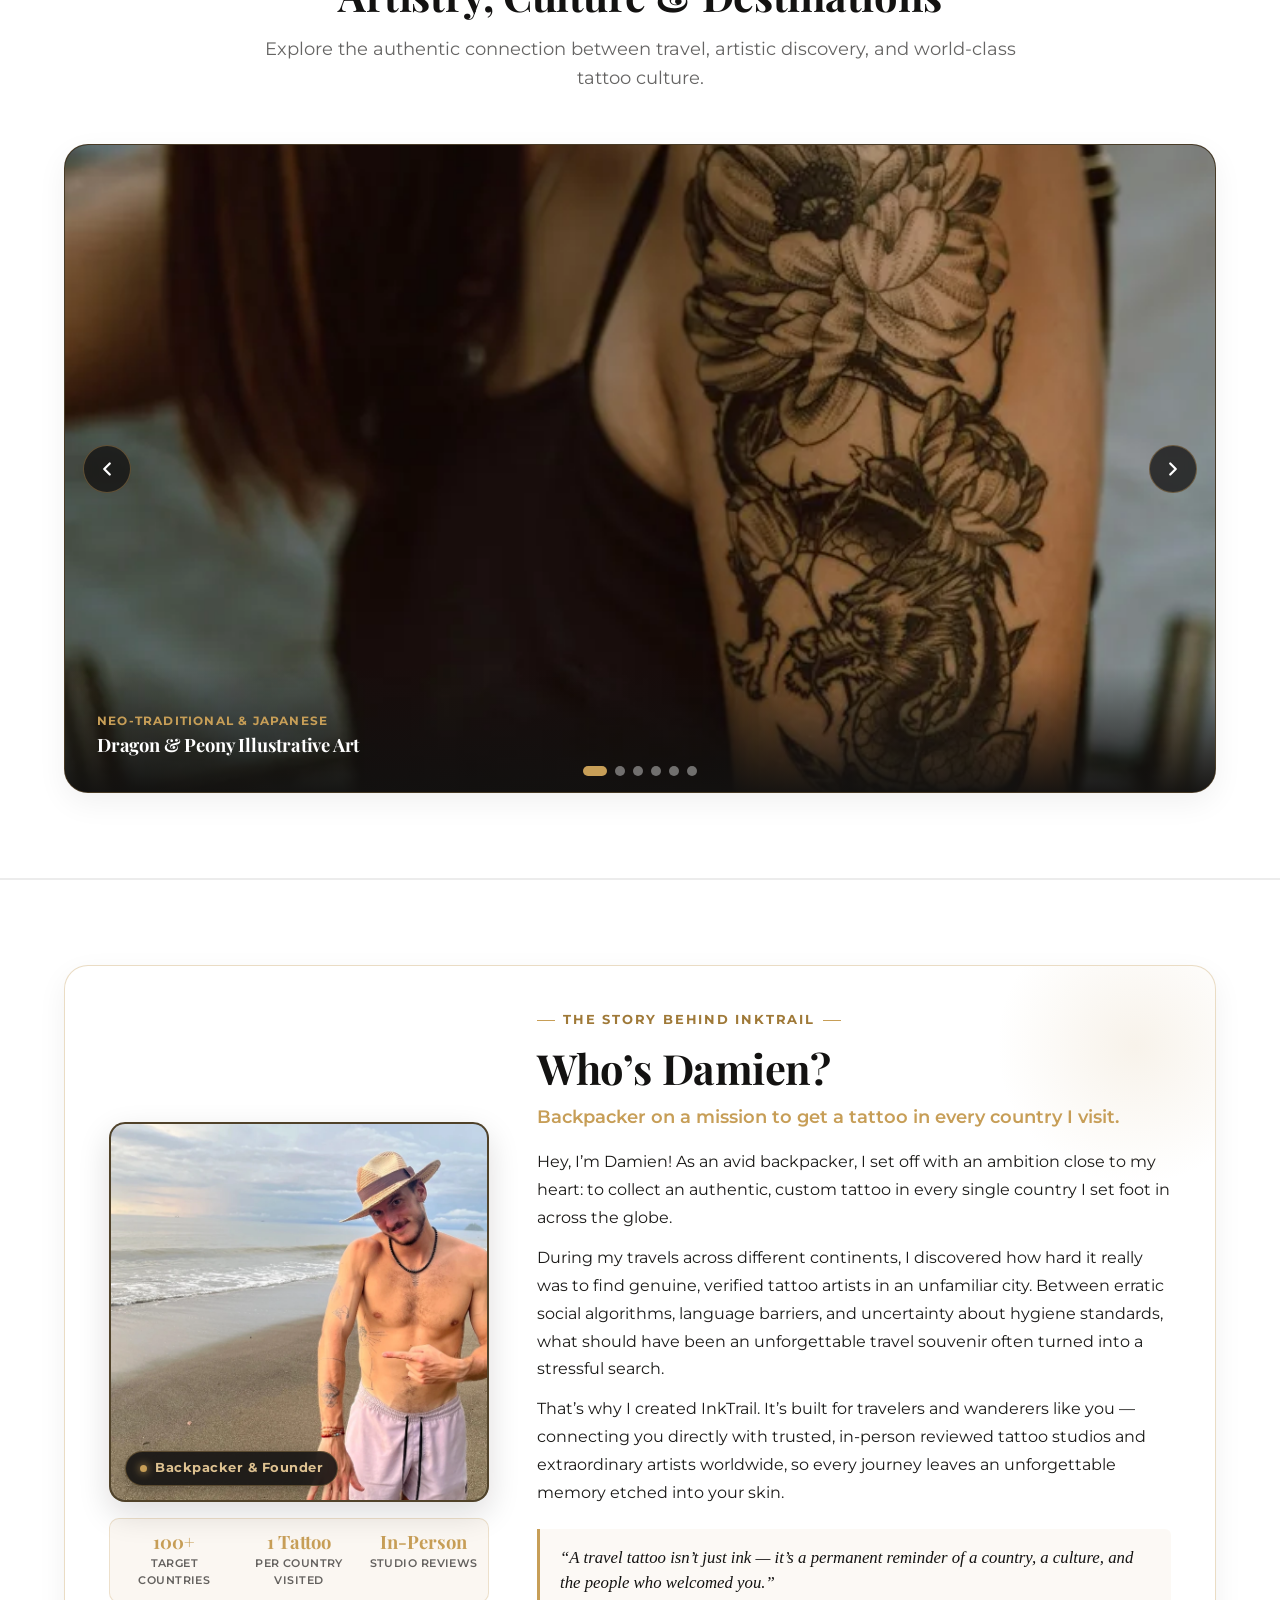
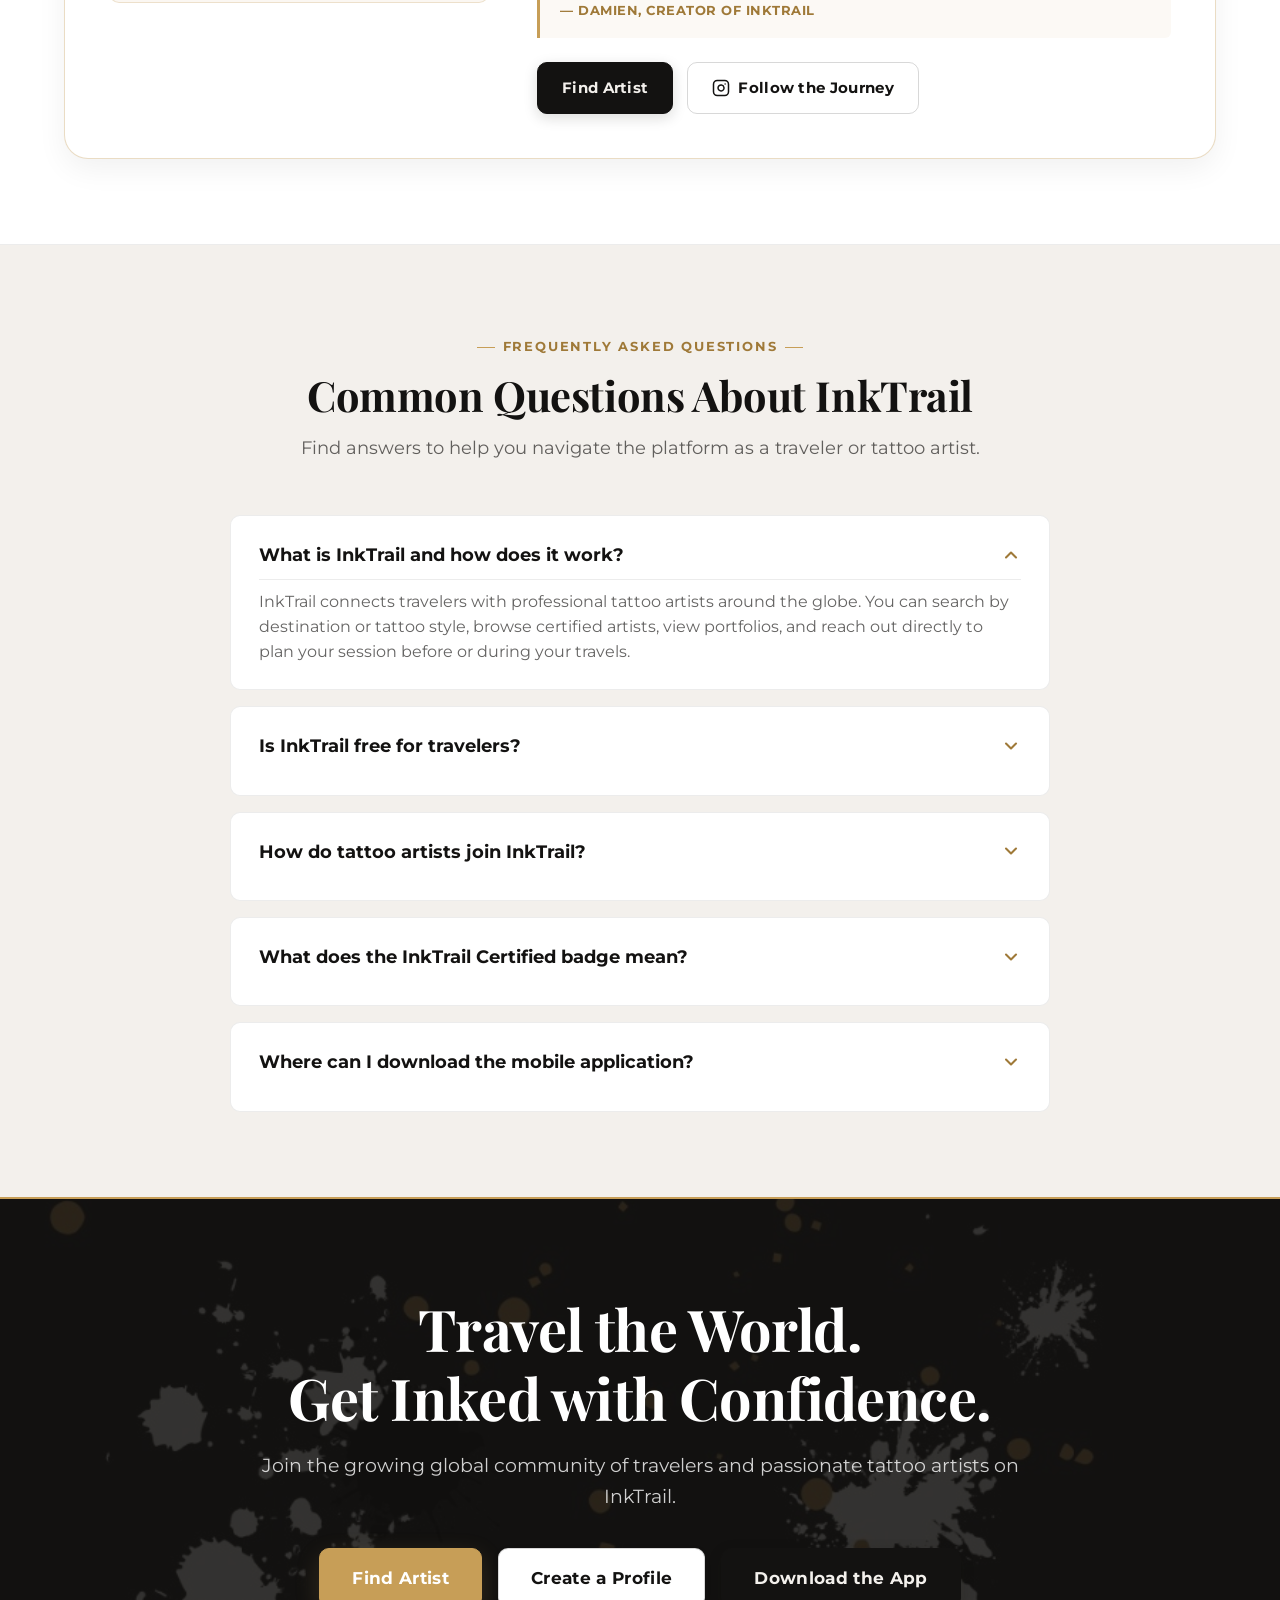
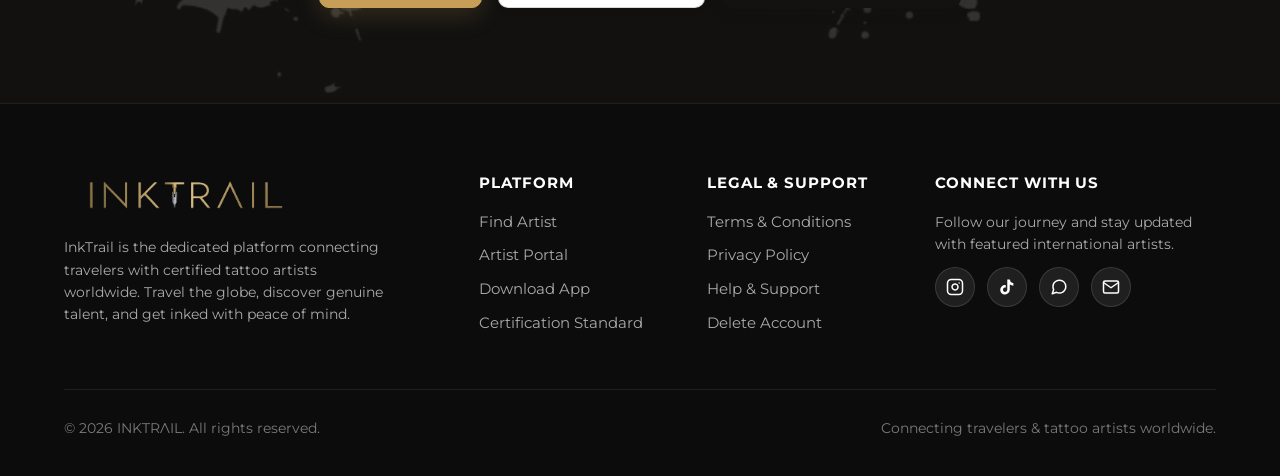
==== commit 39a5f5d9: "feat: update hero to round needle logo and streamline traveler benefits to 4-card grid" ====
--- a/index.html
+++ b/index.html
@@ -148,9 +148,12 @@
     <!-- 3.1 Hero Section -->
     <section class="hero-section" id="hero" aria-labelledby="hero-title">
       <div class="container">
-        <!-- Client Adjustment 1: InkTrail Logo at the top before "Travel. Discover. Get Inked." -->
+        <!-- Client Adjustment: InkTrail Round Needle Logo above "Travel. Discover. Get Inked." -->
         <div class="hero-brand-top">
-          <img src="assets/logo-parfait-or.jpg" alt="INKTRΛIL" class="hero-brand-logo" width="360" height="66" />
+          <picture>
+            <source srcset="assets/logo-round-needle.webp" type="image/webp" />
+            <img src="assets/logo-round-needle.png" alt="INKTRΛIL Needle Logo" class="hero-brand-round" width="110" height="110" />
+          </picture>
         </div>
 
         <div class="hero-badge-wrap">
@@ -279,16 +282,6 @@
             <div class="benefit-card-content">
               <h3>Explore Artists & Tattoo Styles</h3>
               <p>Browse curated galleries categorized by technique—from delicate single-needle fine line to vibrant neo-traditional.</p>
-            </div>
-          </div>
-
-          <div class="benefit-card">
-            <div class="benefit-icon-box" aria-hidden="true">
-              <svg viewBox="0 0 24 24" fill="none" stroke="currentColor" stroke-width="2" stroke-linecap="round" stroke-linejoin="round"><path d="M20.84 4.61a5.5 5.5 0 0 0-7.78 0L12 5.67l-1.06-1.06a5.5 5.5 0 0 0-7.78 7.78l1.06 1.06L12 21.23l7.78-7.78 1.06-1.06a5.5 5.5 0 0 0 0-7.78z"></path></svg>
-            </div>
-            <div class="benefit-card-content">
-              <h3>Inspiration Connected to Travel Memories</h3>
-              <p>Find inspiration for a tattoo intimately tied to your journey, creating a lifelong personal souvenir of your adventures.</p>
             </div>
           </div>
 
--- a/assets/site.css
+++ b/assets/site.css
@@ -436,7 +436,28 @@
   display: flex;
   justify-content: center;
   align-items: center;
-  margin: 0 auto 24px auto;
+  margin: 0 auto 20px auto;
+}
+
+.hero-brand-round {
+  width: 110px;
+  height: 110px;
+  object-fit: contain;
+  display: block;
+  filter: drop-shadow(0 6px 20px rgba(196, 154, 88, 0.28));
+  transition: transform 0.35s ease, filter 0.35s ease;
+}
+
+.hero-brand-round:hover {
+  transform: translateY(-3px) scale(1.04);
+  filter: drop-shadow(0 8px 24px rgba(196, 154, 88, 0.42));
+}
+
+@media (max-width: 768px) {
+  .hero-brand-round {
+    width: 90px;
+    height: 90px;
+  }
 }
 
 .hero-brand-logo {
@@ -650,6 +671,19 @@
   display: grid;
   grid-template-columns: repeat(auto-fit, minmax(320px, 1fr));
   gap: 24px;
+}
+
+/* Symmetrical 2x2 grid for 4 traveler benefit cards */
+#travelers .benefits-grid {
+  display: grid;
+  grid-template-columns: repeat(2, 1fr);
+  gap: 24px;
+}
+
+@media (max-width: 768px) {
+  #travelers .benefits-grid {
+    grid-template-columns: 1fr;
+  }
 }
 
 .benefit-card {
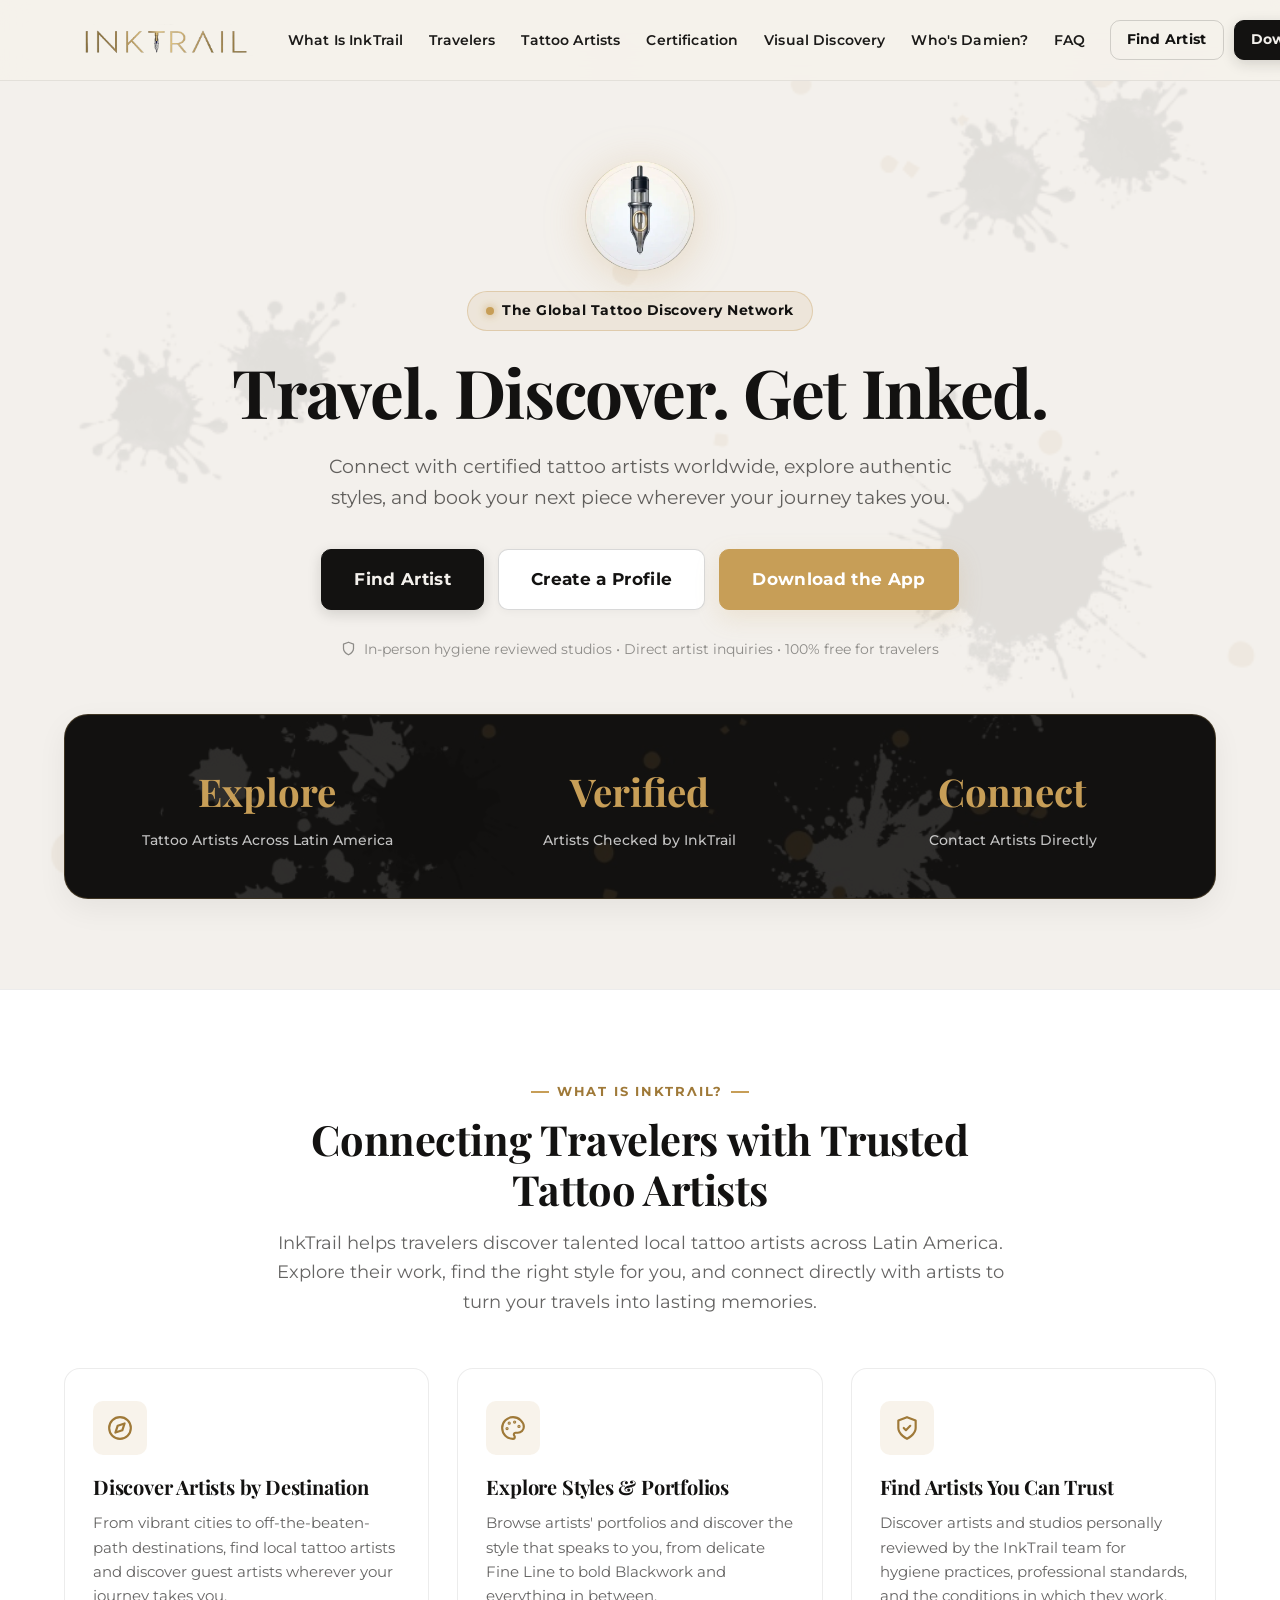
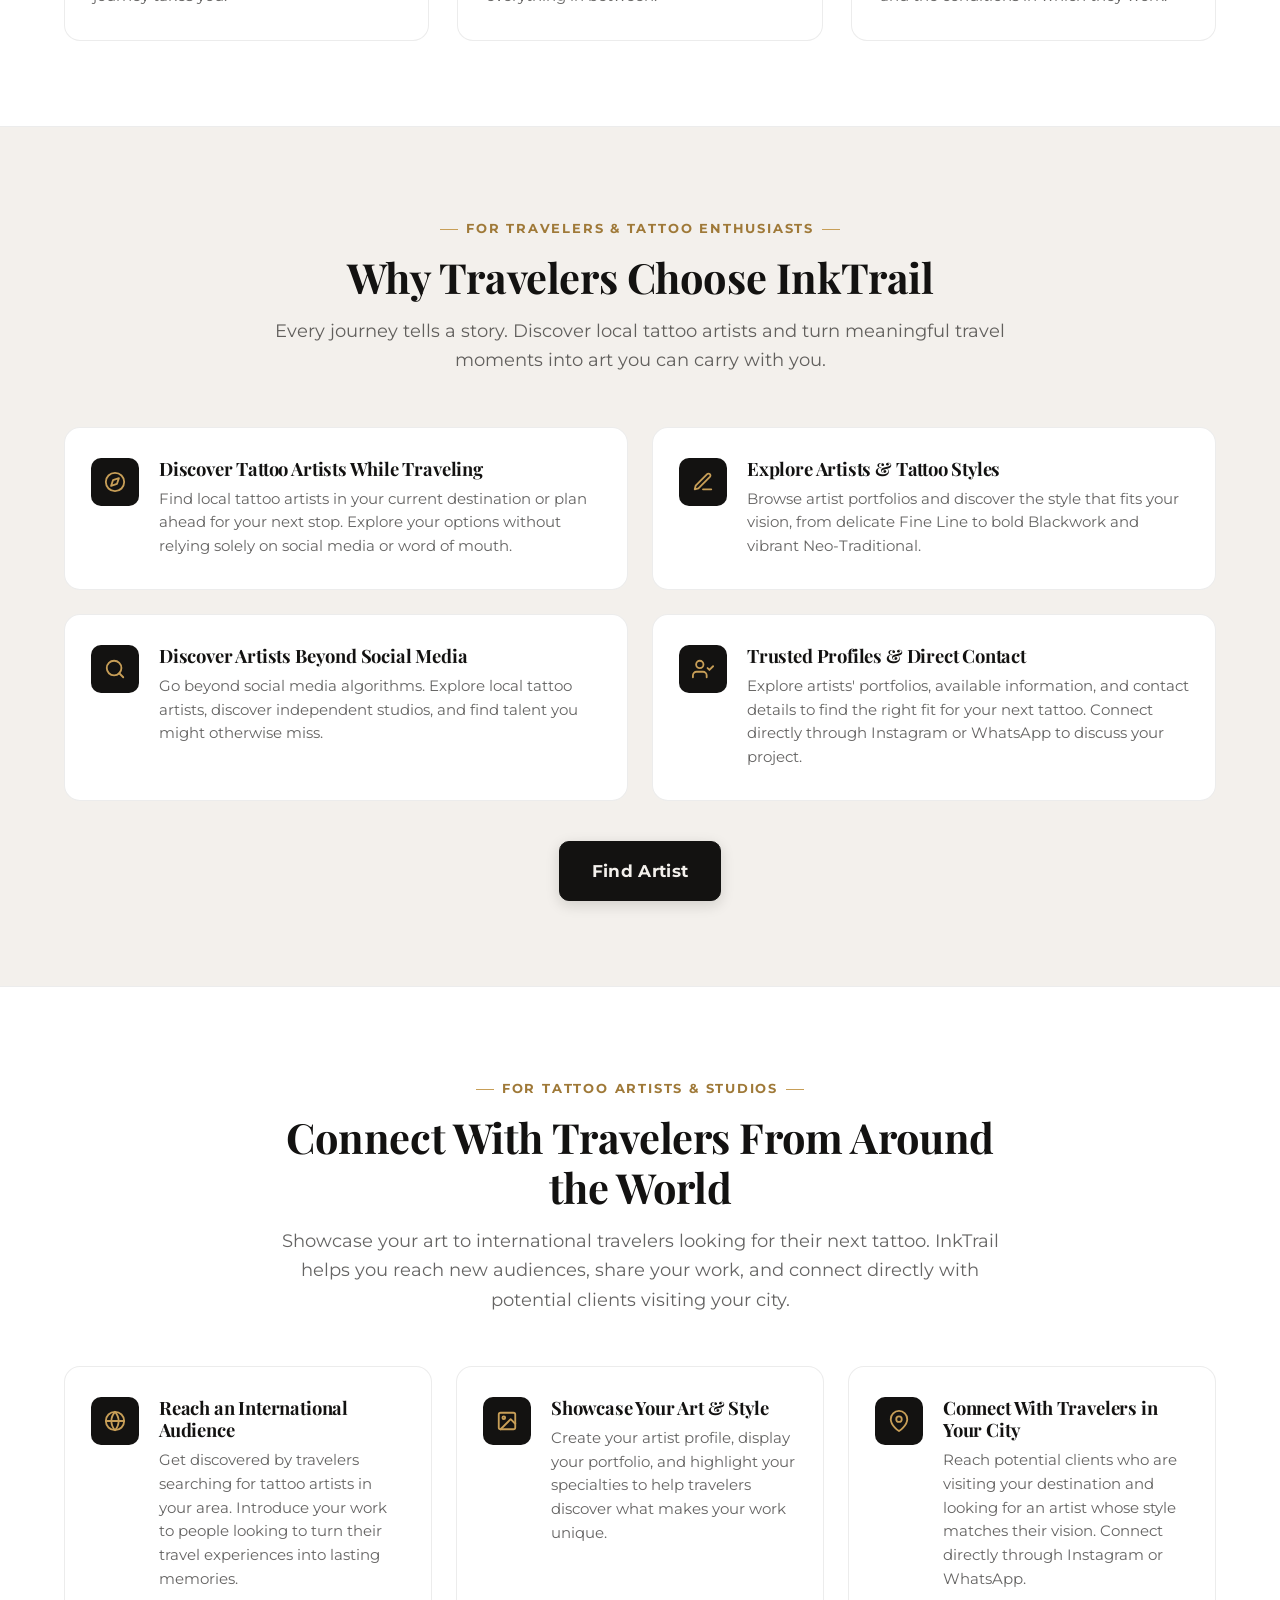
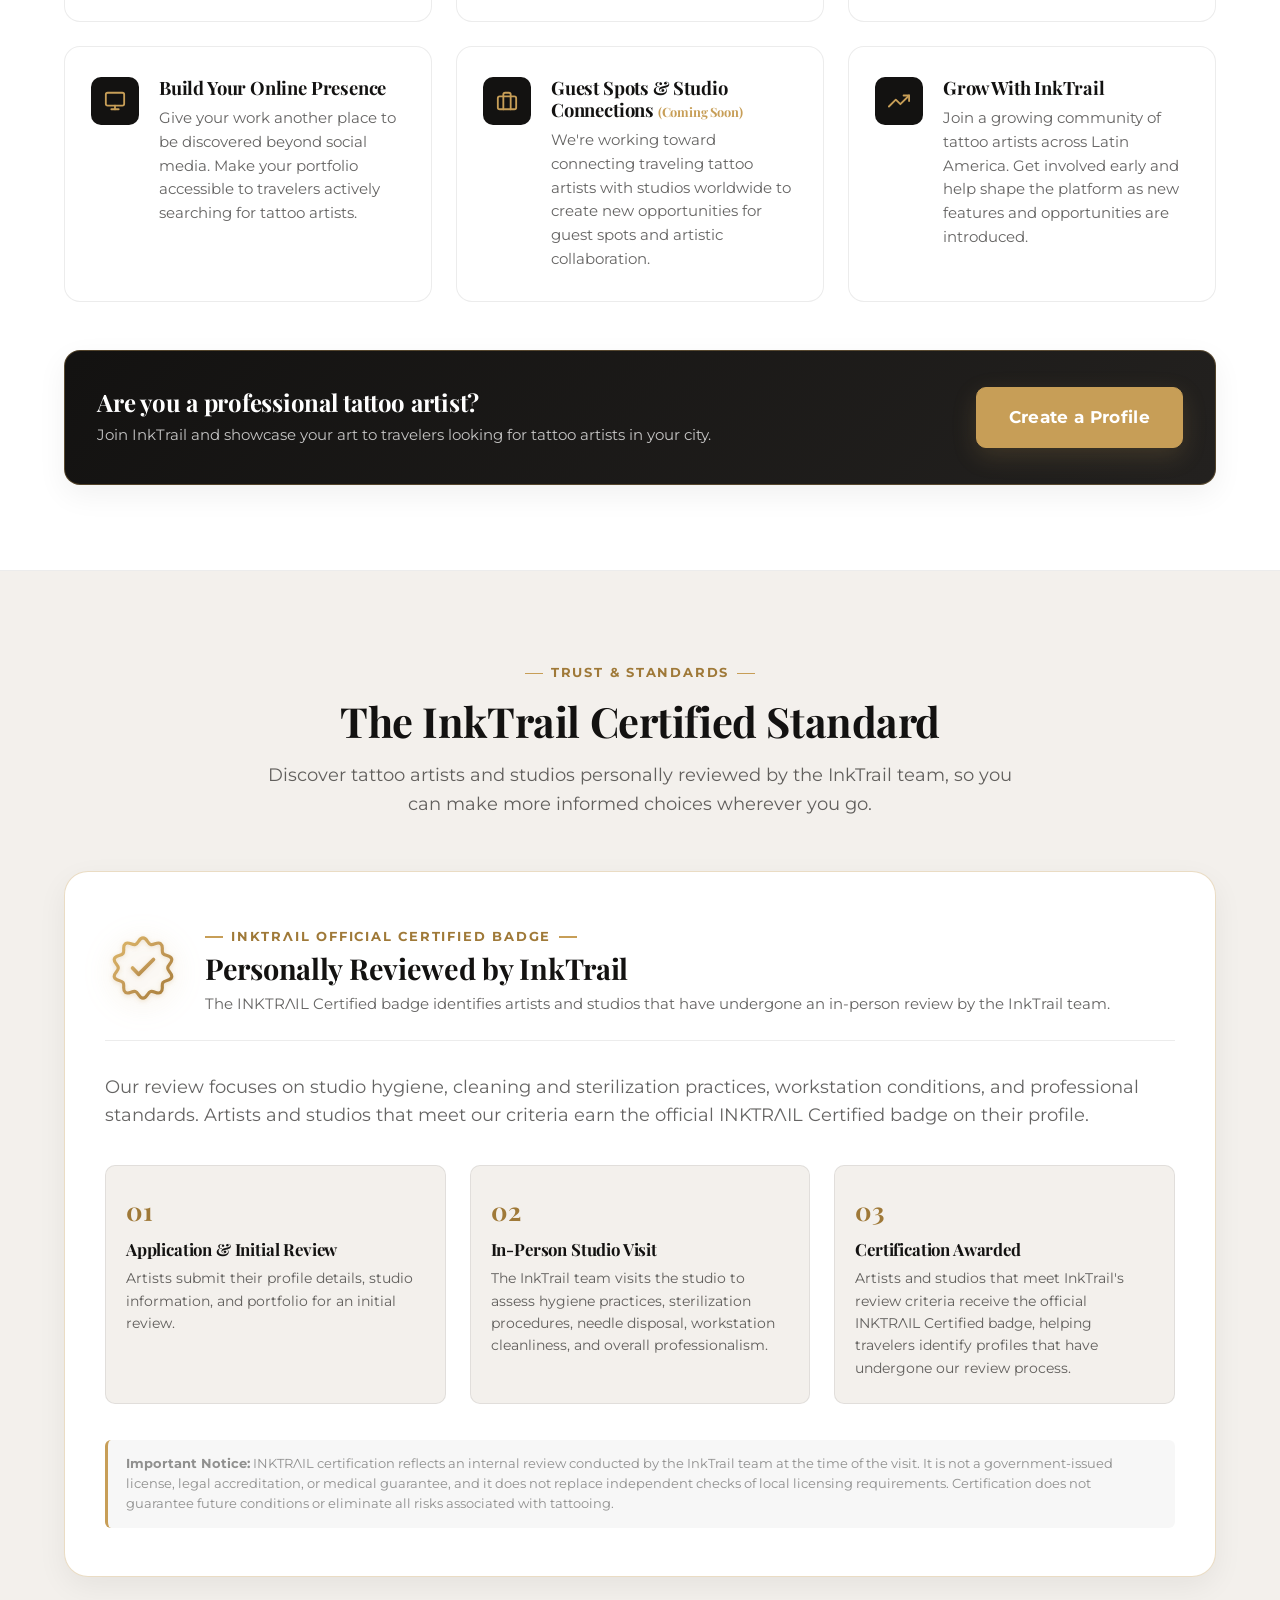
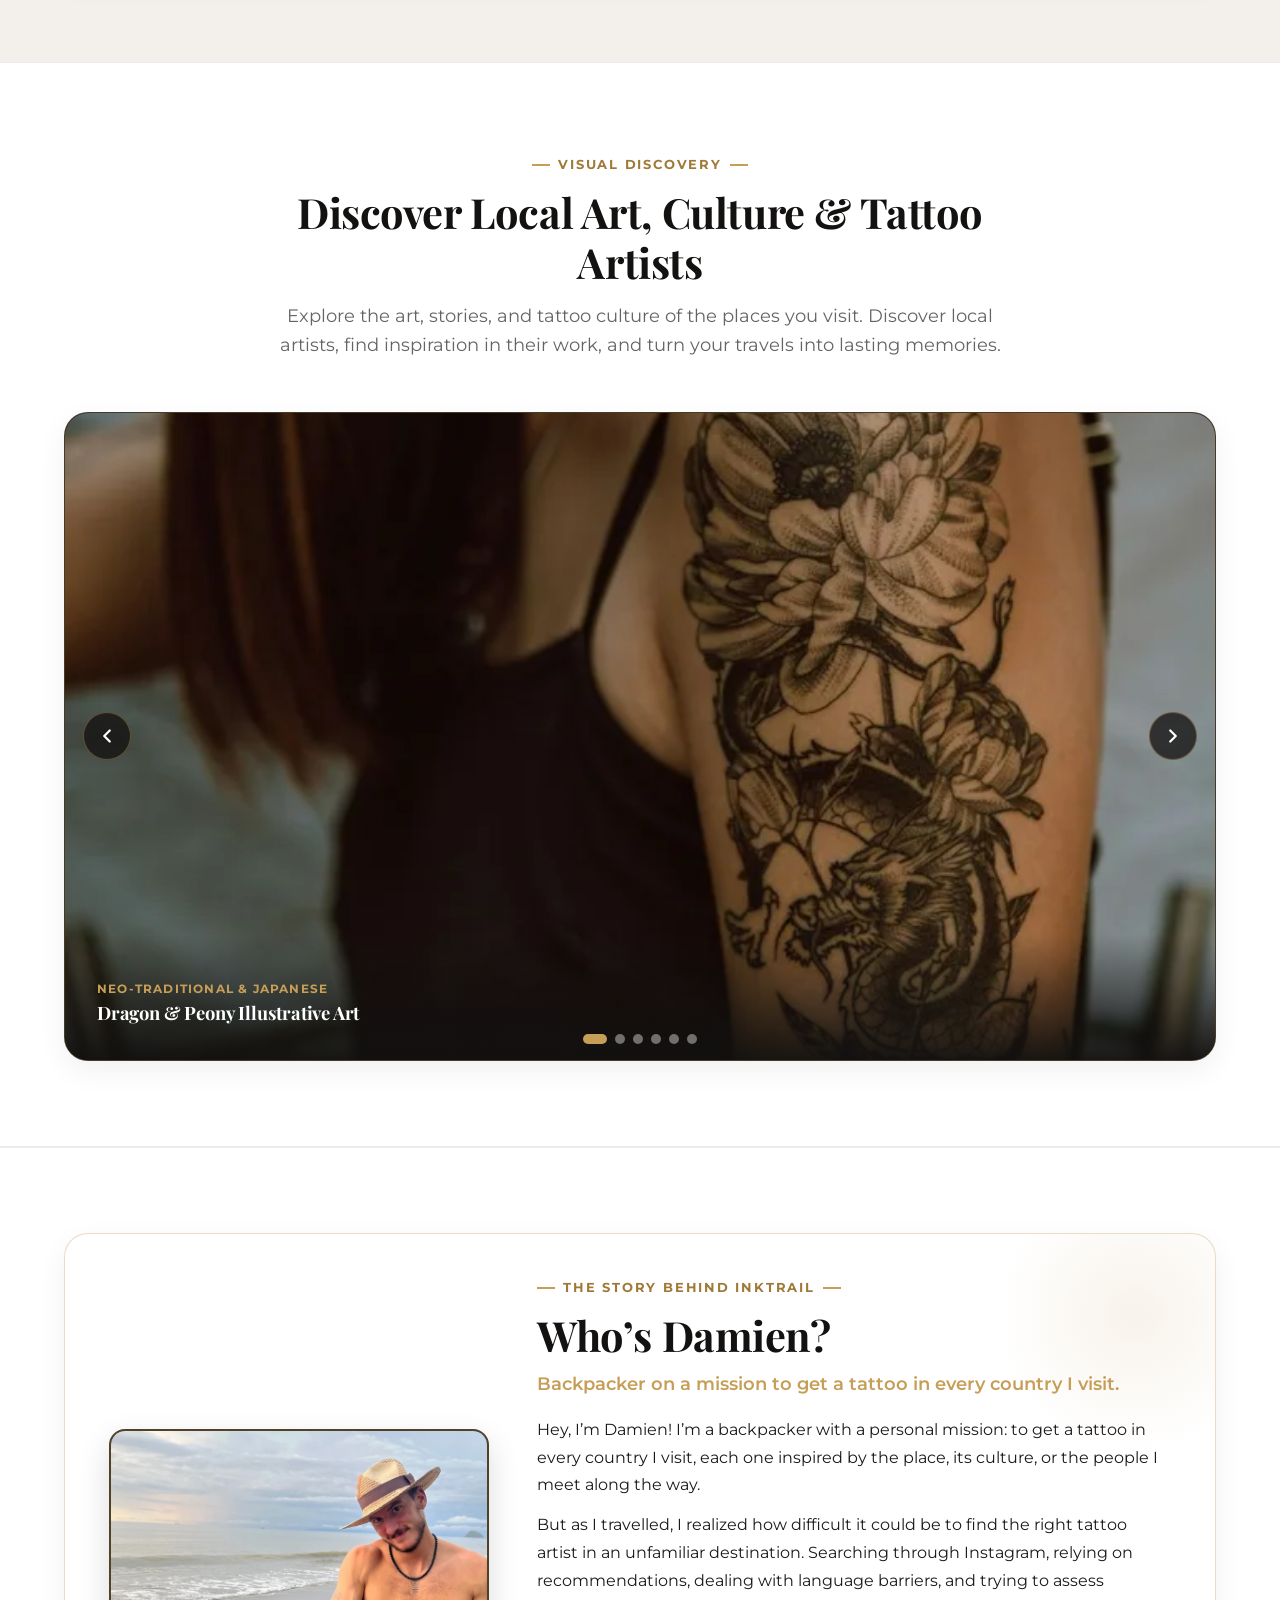
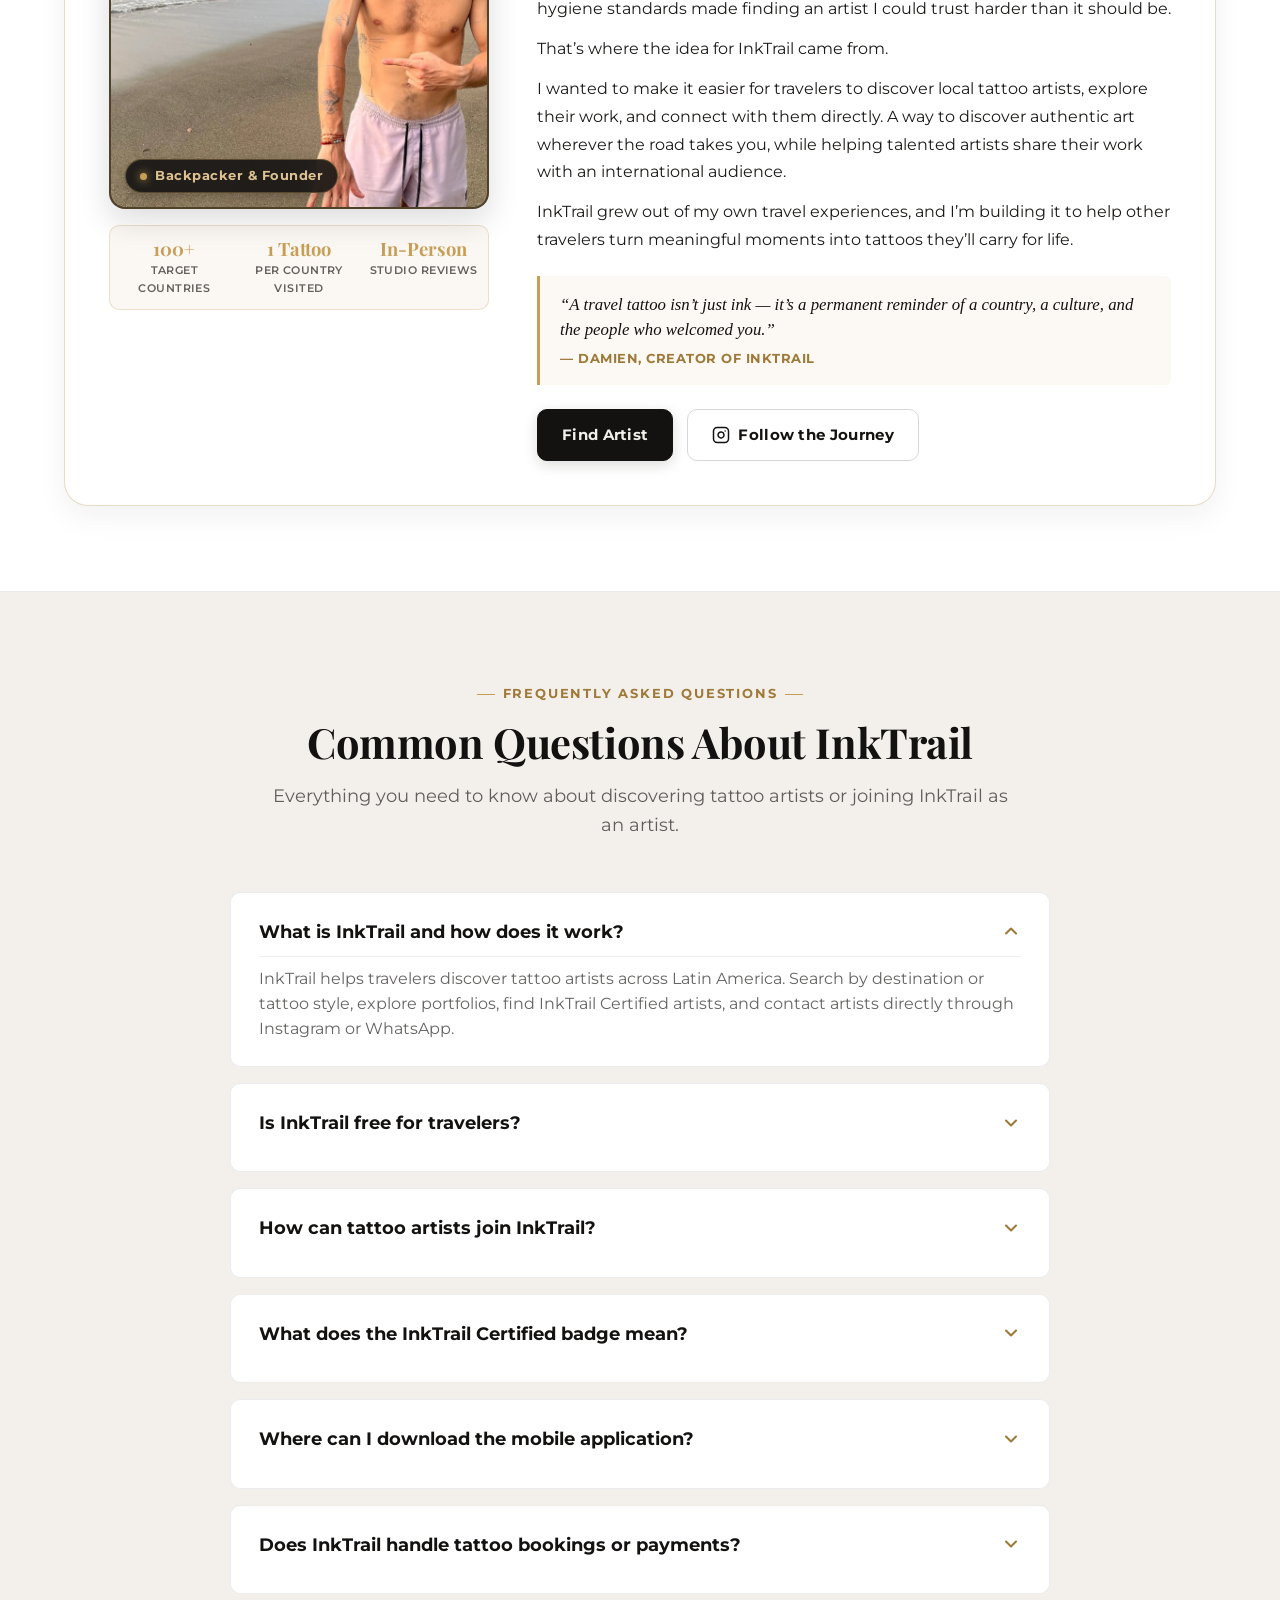
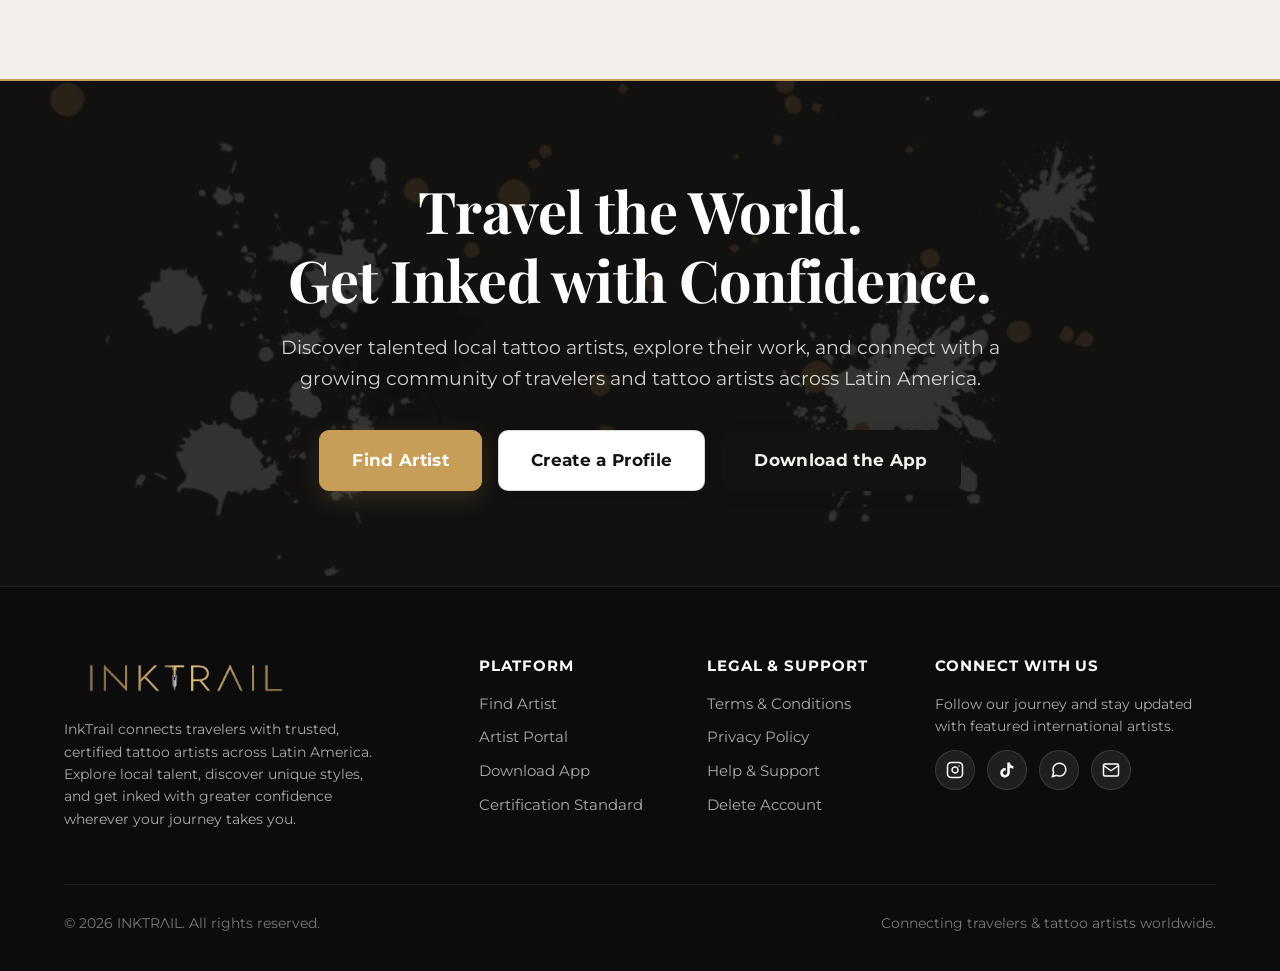
==== commit a1e87720: "Update index.html" ====
--- a/index.html
+++ b/index.html
@@ -198,16 +198,16 @@
         <div class="hero-showcase">
           <div class="hero-showcase-inner">
             <div class="showcase-stat">
-              <div class="showcase-stat-num">Global</div>
-              <div class="showcase-stat-label">Destinations & Resident Artists</div>
+              <div class="showcase-stat-num">Explore</div>
+              <div class="showcase-stat-label">Tattoo Artists Across Latin America</div>
             </div>
             <div class="showcase-stat">
               <div class="showcase-stat-num">Verified</div>
-              <div class="showcase-stat-label">InkTrail Studio Standards</div>
+              <div class="showcase-stat-label">Artists Checked by InkTrail</div>
             </div>
             <div class="showcase-stat">
-              <div class="showcase-stat-num">Direct</div>
-              <div class="showcase-stat-label">Connect with Tattoo Talent</div>
+              <div class="showcase-stat-num">Connect</div>
+              <div class="showcase-stat-label">Contact Artists Directly</div>
             </div>
           </div>
         </div>
@@ -219,9 +219,9 @@
       <div class="container">
         <div class="section-header">
           <div class="eyebrow">WHAT IS INKTRΛIL?</div>
-          <h2 id="whatis-title" class="section-title">Bridging Wandering Souls & Master Tattoo Artists</h2>
+          <h2 id="whatis-title" class="section-title">Connecting Travelers with Trusted Tattoo Artists</h2>
           <p class="section-lead">
-            InkTrail is the dedicated global platform engineered specifically for travelers seeking authentic ink and tattoo artists looking to expand their international reach.
+            InkTrail helps travelers discover talented local tattoo artists across Latin America. Explore their work, find the right style for you, and connect directly with artists to turn your travels into lasting memories.
           </p>
         </div>
 
@@ -230,24 +230,24 @@
             <div class="card-icon-wrap" aria-hidden="true">
               <svg viewBox="0 0 24 24" fill="none" stroke="currentColor" stroke-width="2" stroke-linecap="round" stroke-linejoin="round"><circle cx="12" cy="12" r="10"></circle><polygon points="16.24 7.76 14.12 14.12 7.76 16.24 9.88 9.88 16.24 7.76"></polygon></svg>
             </div>
-            <h3>Destination-First Discovery</h3>
-            <p>Search any destination worldwide to uncover resident talent and visiting guest artists ready to craft your next unforgettable memory.</p>
+            <h3>Discover Artists by Destination</h3>
+            <p>From vibrant cities to off-the-beaten-path destinations, find local tattoo artists and discover guest artists wherever your journey takes you.</p>
           </article>
 
           <article class="whatis-card">
             <div class="card-icon-wrap" aria-hidden="true">
               <svg viewBox="0 0 24 24" fill="none" stroke="currentColor" stroke-width="2" stroke-linecap="round" stroke-linejoin="round"><circle cx="13.5" cy="6.5" r=".5" fill="currentColor"></circle><circle cx="17.5" cy="10.5" r=".5" fill="currentColor"></circle><circle cx="8.5" cy="7.5" r=".5" fill="currentColor"></circle><circle cx="6.5" cy="12.5" r=".5" fill="currentColor"></circle><path d="M12 2C6.5 2 2 6.5 2 12s4.5 10 10 10c.926 0 1.648-.746 1.648-1.688 0-.437-.18-.835-.437-1.125-.29-.289-.438-.652-.438-1.125a1.64 1.64 0 0 1 1.668-1.668h1.996c3.051 0 5.563-2.512 5.563-5.563C21.996 6.5 17.5 2 12 2z"></path></svg>
             </div>
-            <h3>Curated Styles & Portfolios</h3>
-            <p>Browse high-resolution portfolios categorized by technique, style, and specialization—from delicate Fine Line to bold Blackwork.</p>
+            <h3>Explore Styles & Portfolios</h3>
+            <p>Browse artists' portfolios and discover the style that speaks to you, from delicate Fine Line to bold Blackwork and everything in between.</p>
           </article>
 
           <article class="whatis-card">
             <div class="card-icon-wrap" aria-hidden="true">
               <svg viewBox="0 0 24 24" fill="none" stroke="currentColor" stroke-width="2" stroke-linecap="round" stroke-linejoin="round"><path d="M12 22s8-4 8-10V5l-8-3-8 3v7c0 6 8 10 8 10z"></path><path d="m9 12 2 2 4-4"></path></svg>
             </div>
-            <h3>Verified Trust & Safety</h3>
-            <p>Connect with peace of mind through artists and studios reviewed for sterilization practices, hygiene protocols, and professionalism.</p>
+            <h3>Find Artists You Can Trust</h3>
+            <p>Discover artists and studios personally reviewed by the InkTrail team for hygiene practices, professional standards, and the conditions in which they work.</p>
           </article>
         </div>
       </div>
@@ -257,10 +257,10 @@
     <section class="section" id="travelers" aria-labelledby="travelers-title">
       <div class="container">
         <div class="section-header">
-          <div class="eyebrow">FOR TRAVELERS & ENTHUSIASTS</div>
+          <div class="eyebrow">FOR TRAVELERS & TATTOO ENTHUSIASTS</div>
           <h2 id="travelers-title" class="section-title">Why Travelers Choose InkTrail</h2>
           <p class="section-lead">
-            Every journey tells a story. Etch your most meaningful travel moments into permanent art with the world's most trusted tattoo discovery platform.
+            Every journey tells a story. Discover local tattoo artists and turn meaningful travel moments into art you can carry with you.
           </p>
         </div>
 
@@ -271,7 +271,7 @@
             </div>
             <div class="benefit-card-content">
               <h3>Discover Tattoo Artists While Traveling</h3>
-              <p>Instantly find skilled resident artists in your current destination or upcoming travel spots without relying on guesswork.</p>
+              <p>Find local tattoo artists in your current destination or plan ahead for your next stop. Explore your options without relying solely on social media or word of mouth.</p>
             </div>
           </div>
 
@@ -281,7 +281,7 @@
             </div>
             <div class="benefit-card-content">
               <h3>Explore Artists & Tattoo Styles</h3>
-              <p>Browse curated galleries categorized by technique—from delicate single-needle fine line to vibrant neo-traditional.</p>
+              <p>Browse artist portfolios and discover the style that fits your vision, from delicate Fine Line to bold Blackwork and vibrant Neo-Traditional.</p>
             </div>
           </div>
 
@@ -290,8 +290,8 @@
               <svg viewBox="0 0 24 24" fill="none" stroke="currentColor" stroke-width="2" stroke-linecap="round" stroke-linejoin="round"><circle cx="11" cy="11" r="8"></circle><line x1="21" y1="21" x2="16.65" y2="16.65"></line></svg>
             </div>
             <div class="benefit-card-content">
-              <h3>Beyond Social Media Algorithms</h3>
-              <p>Cut through paid advertisements and shadowbans. Discover authentic local studios and independent artists traditional search misses.</p>
+              <h3>Discover Artists Beyond Social Media</h3>
+              <p>Go beyond social media algorithms. Explore local tattoo artists, discover independent studios, and find talent you might otherwise miss.</p>
             </div>
           </div>
 
@@ -300,8 +300,8 @@
               <svg viewBox="0 0 24 24" fill="none" stroke="currentColor" stroke-width="2" stroke-linecap="round" stroke-linejoin="round"><path d="M16 21v-2a4 4 0 0 0-4-4H5a4 4 0 0 0-4 4v2"></path><circle cx="8.5" cy="7" r="4"></circle><polyline points="17 11 19 13 23 9"></polyline></svg>
             </div>
             <div class="benefit-card-content">
-              <h3>Verified Profiles & Direct Contact</h3>
-              <p>Access high-resolution portfolios, languages spoken, years of experience, and direct contact options before booking.</p>
+              <h3>Trusted Profiles & Direct Contact</h3>
+              <p>Explore artists' portfolios, available information, and contact details to find the right fit for your next tattoo. Connect directly through Instagram or WhatsApp to discuss your project.</p>
             </div>
           </div>
         </div>
@@ -319,9 +319,9 @@
       <div class="container">
         <div class="section-header">
           <div class="eyebrow">FOR TATTOO ARTISTS & STUDIOS</div>
-          <h2 id="artists-title" class="section-title">Grow Your International Clientele</h2>
+          <h2 id="artists-title" class="section-title">Connect With Travelers From Around the World</h2>
           <p class="section-lead">
-            Showcase your artwork to travelers who appreciate custom tattoo craft. Reach dedicated clients visiting your city looking to collect original ink.
+            Showcase your art to international travelers looking for their next tattoo. InkTrail helps you reach new audiences, share your work, and connect directly with potential clients visiting your city.
           </p>
         </div>
 
@@ -331,8 +331,8 @@
               <svg viewBox="0 0 24 24" fill="none" stroke="currentColor" stroke-width="2" stroke-linecap="round" stroke-linejoin="round"><circle cx="12" cy="12" r="10"></circle><line x1="2" y1="12" x2="22" y2="12"></line><path d="M12 2a15.3 15.3 0 0 1 4 10 15.3 15.3 0 0 1-4 10 15.3 15.3 0 0 1-4-10 15.3 15.3 0 0 1 4-10z"></path></svg>
             </div>
             <div class="benefit-card-content">
-              <h3>International Audience Visibility</h3>
-              <p>Put your portfolio in front of clients traveling to your region actively looking for talented artists to tattoo them.</p>
+              <h3>Reach an International Audience</h3>
+              <p>Get discovered by travelers searching for tattoo artists in your area. Introduce your work to people looking to turn their travel experiences into lasting memories.</p>
             </div>
           </div>
 
@@ -341,8 +341,8 @@
               <svg viewBox="0 0 24 24" fill="none" stroke="currentColor" stroke-width="2" stroke-linecap="round" stroke-linejoin="round"><rect x="3" y="3" width="18" height="18" rx="2" ry="2"></rect><circle cx="8.5" cy="8.5" r="1.5"></circle><polyline points="21 15 16 10 5 21"></polyline></svg>
             </div>
             <div class="benefit-card-content">
-              <h3>Showcase Portfolios & Tattoo Styles</h3>
-              <p>High-resolution galleries categorized by style, certifications, and specialties to highlight your unique artistic signature.</p>
+              <h3>Showcase Your Art & Style</h3>
+              <p>Create your artist profile, display your portfolio, and highlight your specialties to help travelers discover what makes your work unique.</p>
             </div>
           </div>
 
@@ -351,8 +351,8 @@
               <svg viewBox="0 0 24 24" fill="none" stroke="currentColor" stroke-width="2" stroke-linecap="round" stroke-linejoin="round"><path d="M21 10c0 7-9 13-9 13s-9-6-9-13a9 9 0 0 1 18 0z"></path><circle cx="12" cy="10" r="3"></circle></svg>
             </div>
             <div class="benefit-card-content">
-              <h3>Reach Travelers In Your City</h3>
-              <p>Receive inquiries from motivated clients visiting your area who value exceptional, authentic tattoo artistry.</p>
+              <h3>Connect With Travelers in Your City</h3>
+              <p>Reach potential clients who are visiting your destination and looking for an artist whose style matches their vision. Connect directly through Instagram or WhatsApp.</p>
             </div>
           </div>
 
@@ -361,8 +361,8 @@
               <svg viewBox="0 0 24 24" fill="none" stroke="currentColor" stroke-width="2" stroke-linecap="round" stroke-linejoin="round"><rect x="2" y="3" width="20" height="14" rx="2" ry="2"></rect><line x1="8" y1="21" x2="16" y2="21"></line><line x1="12" y1="17" x2="12" y2="21"></line></svg>
             </div>
             <div class="benefit-card-content">
-              <h3>Independent Digital Presence</h3>
-              <p>Build an online home independent of erratic social media algorithms, shadowbans, and third-party policy changes.</p>
+              <h3>Build Your Online Presence</h3>
+              <p>Give your work another place to be discovered beyond social media. Make your portfolio accessible to travelers actively searching for tattoo artists.</p>
             </div>
           </div>
 
@@ -371,8 +371,8 @@
               <svg viewBox="0 0 24 24" fill="none" stroke="currentColor" stroke-width="2" stroke-linecap="round" stroke-linejoin="round"><rect x="2" y="7" width="20" height="14" rx="2" ry="2"></rect><path d="M16 21V5a2 2 0 0 0-2-2h-4a2 2 0 0 0-2 2v16"></path></svg>
             </div>
             <div class="benefit-card-content">
-              <h3>Studio Guest Spots <span class="gold" style="font-size:0.8rem; font-weight:700;">(Upcoming Feature)</span></h3>
-              <p>Discover partner studios and guest-spot opportunities worldwide as our studio collaboration network launches.</p>
+              <h3>Guest Spots & Studio Connections <span class="gold" style="font-size:0.8rem; font-weight:700;">(Coming Soon)</span></h3>
+              <p>We're working toward connecting traveling tattoo artists with studios worldwide to create new opportunities for guest spots and artistic collaboration.</p>
             </div>
           </div>
 
@@ -381,8 +381,8 @@
               <svg viewBox="0 0 24 24" fill="none" stroke="currentColor" stroke-width="2" stroke-linecap="round" stroke-linejoin="round"><polyline points="23 6 13.5 15.5 8.5 10.5 1 18"></polyline><polyline points="17 6 23 6 23 12"></polyline></svg>
             </div>
             <div class="benefit-card-content">
-              <h3>Platform Growth Advantages</h3>
-              <p>Benefit from future platform features, priority search placement, and spotlighting as InkTrail expands globally.</p>
+              <h3>Grow With InkTrail</h3>
+              <p>Join a growing community of tattoo artists across Latin America. Get involved early and help shape the platform as new features and opportunities are introduced.</p>
             </div>
           </div>
         </div>
@@ -391,12 +391,12 @@
         <div class="artist-cta-box">
           <div class="artist-cta-info">
             <h3>Are you a professional tattoo artist?</h3>
-            <p>Join our international directory. Showcase your portfolio to clients traveling to your area.</p>
+            <p>Join InkTrail and showcase your art to travelers looking for tattoo artists in your city.</p>
           </div>
           <div>
             <!-- Button 2: "Create a Profile" -->
             <a class="btn btn-gold btn-lg" href="https://d72921c3b2.draftbit.dev/portal" target="_blank" rel="noopener noreferrer" data-content="cta-create-profile">
-              Create an Artist Profile
+              Create your free profile and get discovered.
             </a>
           </div>
         </div>
@@ -410,7 +410,7 @@
           <div class="eyebrow">TRUST & STANDARDS</div>
           <h2 id="cert-title" class="section-title">The InkTrail Certified Standard</h2>
           <p class="section-lead">
-            How we help travelers make informed, confident choices when discovering tattoo artists in new destinations.
+            Discover tattoo artists and studios personally reviewed by the InkTrail team, so you can make more informed choices wherever you go.
           </p>
         </div>
 
@@ -420,41 +420,41 @@
               <img src="assets/badge-certified.svg" alt="InkTrail Official Certified Badge" class="cert-official-badge" width="76" height="76" />
             </div>
             <div>
-              <span class="eyebrow" style="margin-bottom:4px;">IN-PERSON VERIFIED REVIEW</span>
-              <h3 class="cert-badge-title">InkTrail Certified Standard</h3>
+              <span class="eyebrow" style="margin-bottom:4px;">INKTRΛIL OFFICIAL CERTIFIED BADGE</span>
+              <h3 class="cert-badge-title">Personally Reviewed by InkTrail</h3>
               <p style="color:var(--text-muted); font-size:0.95rem;">
-                The InkTrail Certified seal helps travelers identify artists and studios who have been personally reviewed by the InkTrail team.
+                The INKTRΛIL Certified badge identifies artists and studios that have undergone an in-person review by the InkTrail team.
               </p>
             </div>
           </div>
 
           <p class="cert-lead-text">
-            Becoming InkTrail Certified requires a visit from the InkTrail team to verify your studio's hygiene standards, sterilization procedures, safety practices, and professionalism. Artists who meet our standards receive the official INKTRΛIL Certified badge on their profile.
+            Our review focuses on studio hygiene, cleaning and sterilization practices, workstation conditions, and professional standards. Artists and studios that meet our criteria earn the official INKTRΛIL Certified badge on their profile.
           </p>
 
           <div class="cert-steps-grid">
             <div class="cert-step-item">
               <div class="cert-step-num">01</div>
-              <h4>Application & Studio Details</h4>
-              <p>Artists apply through the portal, submitting studio credentials, health certifications, and verified portfolio artwork.</p>
+              <h4>Application & Initial Review</h4>
+              <p>Artists submit their profile details, studio information, and portfolio for an initial review.</p>
             </div>
 
             <div class="cert-step-item">
               <div class="cert-step-num">02</div>
-              <h4>In-Person Verification Visit</h4>
-              <p>The InkTrail team personally visits the studio to verify hygiene protocols, autoclave sterilization, needle disposal, and workstation cleanliness.</p>
+              <h4>In-Person Studio Visit</h4>
+              <p>The InkTrail team visits the studio to assess hygiene practices, sterilization procedures, needle disposal, workstation cleanliness, and overall professionalism.</p>
             </div>
 
             <div class="cert-step-item">
               <div class="cert-step-num">03</div>
-              <h4>Certification Badge Awarded</h4>
-              <p>Qualifying artists display the verified INKTRΛIL Certified badge on their profile, giving travelers instant peace of mind.</p>
+              <h4>Certification Awarded</h4>
+              <p>Artists and studios that meet InkTrail's review criteria receive the official INKTRΛIL Certified badge, helping travelers identify profiles that have undergone our review process.</p>
             </div>
           </div>
 
           <!-- Verified App Disclaimer -->
           <div class="cert-disclaimer">
-            <strong>Important Notice:</strong> InkTrail does not verify licenses, certifications, or health standards unless explicitly stated. Certification indicates fulfillment of InkTrail internal review criteria and community trust indicators, but does not constitute a legal certification or medical guarantee.
+            <strong>Important Notice:</strong> INKTRΛIL certification reflects an internal review conducted by the InkTrail team at the time of the visit. It is not a government-issued license, legal accreditation, or medical guarantee, and it does not replace independent checks of local licensing requirements. Certification does not guarantee future conditions or eliminate all risks associated with tattooing.
           </div>
         </div>
       </div>
@@ -465,9 +465,9 @@
       <div class="container">
         <div class="section-header">
           <div class="eyebrow">VISUAL DISCOVERY</div>
-          <h2 id="gallery-title" class="section-title">Artistry, Culture & Destinations</h2>
+          <h2 id="gallery-title" class="section-title">Discover Local Art, Culture & Tattoo Artists</h2>
           <p class="section-lead">
-            Explore the authentic connection between travel, artistic discovery, and world-class tattoo culture.
+            Explore the art, stories, and tattoo culture of the places you visit. Discover local artists, find inspiration in their work, and turn your travels into lasting memories.
           </p>
         </div>
 
@@ -577,8 +577,8 @@
             </div>
             <div class="damien-stats-strip">
               <div class="damien-stat-item">
-                <div class="damien-stat-val" data-content="damien-stat-1-val">100+</div>
-                <div class="damien-stat-lbl" data-content="damien-stat-1-lbl">Target Countries</div>
+                <div class="damien-stat-val" data-content="damien-stat-1-val">25+</div>
+                <div class="damien-stat-lbl" data-content="damien-stat-1-lbl">Countries</div>
               </div>
               <div class="damien-stat-item">
                 <div class="damien-stat-val" data-content="damien-stat-2-val">1 Tattoo</div>
@@ -595,24 +595,30 @@
             <div class="eyebrow" data-content="damien-eyebrow">THE STORY BEHIND INKTRAIL</div>
             <h2 id="damien-title" class="section-title damien-title" data-content="damien-title">Who’s Damien?</h2>
             <p class="damien-lead" data-content="damien-tagline">
-              Backpacker on a mission to get a tattoo in every country I visit.
+              A backpacker on a mission to get a tattoo in every country I visit.
             </p>
 
             <div class="damien-bio-text" data-content="damien-bio">
               <p>
-                Hey, I’m Damien! As an avid backpacker, I set off with an ambition close to my heart: to collect an authentic, custom tattoo in every single country I set foot in across the globe.
+                Hey, I’m Damien! I’m a backpacker with a personal mission: to get a tattoo in every country I visit, each one inspired by the place, its culture, or the people I meet along the way.
               </p>
               <p>
-                During my travels across different continents, I discovered how hard it really was to find genuine, verified tattoo artists in an unfamiliar city. Between erratic social algorithms, language barriers, and uncertainty about hygiene standards, what should have been an unforgettable travel souvenir often turned into a stressful search.
+               But as I travelled, I realized how difficult it could be to find the right tattoo artist in an unfamiliar destination. Searching through Instagram, relying on recommendations, dealing with language barriers, and trying to assess hygiene standards made finding an artist I could trust harder than it should be.
               </p>
               <p>
-                That’s why I created InkTrail. It’s built for travelers and wanderers like you — connecting you directly with trusted, in-person reviewed tattoo studios and extraordinary artists worldwide, so every journey leaves an unforgettable memory etched into your skin.
+              That’s where the idea for InkTrail came from.
               </p>
+              <p>
+                I wanted to make it easier for travelers to discover local tattoo artists, explore their work, and connect with them directly. A way to discover authentic art wherever the road takes you, while helping talented artists share their work with an international audience.
+              </p>
+               <p>
+                InkTrail grew out of my own travel experiences, and I’m building it to help other travelers turn meaningful moments into tattoos they’ll carry for life.
+              </p>
             </div>
 
             <blockquote class="damien-quote" data-content="damien-quote">
-              <p>“A travel tattoo isn’t just ink — it’s a permanent reminder of a country, a culture, and the people who welcomed you.”</p>
-              <cite>— Damien, Creator of InkTrail</cite>
+              <p>“A travel tattoo is more than ink. It’s a reminder of a place, a culture, and the people you meet along the way.”</p>
+              <cite>— Damien, Founder of InkTrail</cite>
             </blockquote>
 
             <div class="damien-actions">
@@ -635,7 +641,7 @@
         <div class="section-header">
           <div class="eyebrow">FREQUENTLY ASKED QUESTIONS</div>
           <h2 id="faq-title" class="section-title">Common Questions About InkTrail</h2>
-          <p class="section-lead">Find answers to help you navigate the platform as a traveler or tattoo artist.</p>
+          <p class="section-lead">Everything you need to know about discovering tattoo artists or joining InkTrail as an artist.</p>
         </div>
 
         <div class="faq-list">
@@ -645,7 +651,7 @@
               <svg viewBox="0 0 24 24" fill="none" stroke="currentColor" stroke-width="2.5" stroke-linecap="round" stroke-linejoin="round" aria-hidden="true"><polyline points="6 9 12 15 18 9"></polyline></svg>
             </div>
             <div class="faq-answer">
-              InkTrail connects travelers with professional tattoo artists around the globe. You can search by destination or tattoo style, browse certified artists, view portfolios, and reach out directly to plan your session before or during your travels.
+              InkTrail helps travelers discover tattoo artists across Latin America. Search by destination or tattoo style, explore portfolios, find InkTrail Certified artists, and contact artists directly through Instagram or WhatsApp.
             </div>
           </article>
 
@@ -655,17 +661,17 @@
               <svg viewBox="0 0 24 24" fill="none" stroke="currentColor" stroke-width="2.5" stroke-linecap="round" stroke-linejoin="round" aria-hidden="true"><polyline points="6 9 12 15 18 9"></polyline></svg>
             </div>
             <div class="faq-answer">
-              Yes! Searching for artists, browsing portfolios, and discovering tattoo styles across destinations is 100% free for all travelers.
+              Yes! InkTrail is completely free for travelers. You can explore tattoo artists, browse portfolios, and discover styles without paying to use the platform.
             </div>
           </article>
 
           <article class="faq-card">
             <div class="faq-question">
-              <span>How do tattoo artists join InkTrail?</span>
+              <span>How can tattoo artists join InkTrail?</span>
               <svg viewBox="0 0 24 24" fill="none" stroke="currentColor" stroke-width="2.5" stroke-linecap="round" stroke-linejoin="round" aria-hidden="true"><polyline points="6 9 12 15 18 9"></polyline></svg>
             </div>
             <div class="faq-answer">
-              Tattoo artists can create their profile by clicking "Create a Profile" and entering their details, portfolio, specialties, languages spoken, and contact methods.
+              Professional tattoo artists can create a profile through our artist portal. Add your portfolio, tattoo styles, studio information, and contact details to help travelers discover your work.
             </div>
           </article>
 
@@ -675,7 +681,7 @@
               <svg viewBox="0 0 24 24" fill="none" stroke="currentColor" stroke-width="2.5" stroke-linecap="round" stroke-linejoin="round" aria-hidden="true"><polyline points="6 9 12 15 18 9"></polyline></svg>
             </div>
             <div class="faq-answer">
-              The InkTrail Certified badge is awarded after a personal review by the InkTrail team to verify a studio's hygiene standards, sterilization procedures, safety practices, and professionalism.
+              The INKTRΛIL Certified badge identifies artists and studios that have undergone an in-person review by the InkTrail team. The review focuses on hygiene practices, sterilization procedures, workstation conditions, and professionalism. Certification reflects InkTrail's internal criteria and is not a government-issued license or a guarantee of risk-free tattooing.
             </div>
           </article>
 
@@ -685,7 +691,17 @@
               <svg viewBox="0 0 24 24" fill="none" stroke="currentColor" stroke-width="2.5" stroke-linecap="round" stroke-linejoin="round" aria-hidden="true"><polyline points="6 9 12 15 18 9"></polyline></svg>
             </div>
             <div class="faq-answer">
-              The InkTrail iOS application is available on the Apple App Store via our Download page. The Android version on Google Play is currently in development and will be available soon.
+              Download InkTrail for iOS through the Apple App Store (and soon for Android on Google Play). Visit our Download page to access the app.
+            </div>
+          </article>
+          
+           <article class="faq-card">
+            <div class="faq-question">
+              <span>Does InkTrail handle tattoo bookings or payments?</span>
+              <svg viewBox="0 0 24 24" fill="none" stroke="currentColor" stroke-width="2.5" stroke-linecap="round" stroke-linejoin="round" aria-hidden="true"><polyline points="6 9 12 15 18 9"></polyline></svg>
+            </div>
+            <div class="faq-answer">
+              Not currently. InkTrail helps travelers discover artists and contact them directly to discuss their tattoo projects. Booking arrangements and payments are handled directly between the traveler and the artist.
             </div>
           </article>
         </div>
@@ -697,7 +713,7 @@
       <div class="container final-cta-inner">
         <h2 id="final-cta-title" class="final-cta-title">Travel the World.<br />Get Inked with Confidence.</h2>
         <p class="final-cta-subtitle">
-          Join the growing global community of travelers and passionate tattoo artists on InkTrail.
+          Discover talented local tattoo artists, explore their work, and connect with a growing community of travelers and tattoo artists across Latin America.
         </p>
         <div class="final-cta-buttons" role="group" aria-label="Final Call to Action Buttons">
           <a class="btn btn-gold btn-lg" href="https://d72921c3b2.draftbit.dev/search" target="_blank" rel="noopener noreferrer" data-content="cta-find-artist">Find Artist</a>
@@ -716,7 +732,7 @@
         <div class="footer-brand-col">
           <img src="assets/logo-parfait-or.jpg" alt="INKTRΛIL" class="footer-logo" width="200" height="36" />
           <p class="footer-about">
-            InkTrail is the dedicated platform connecting travelers with certified tattoo artists worldwide. Travel the globe, discover genuine talent, and get inked with peace of mind.
+            InkTrail connects travelers with trusted, certified tattoo artists across Latin America. Explore local talent, discover unique styles, and get inked with greater confidence wherever your journey takes you.
           </p>
         </div>
 
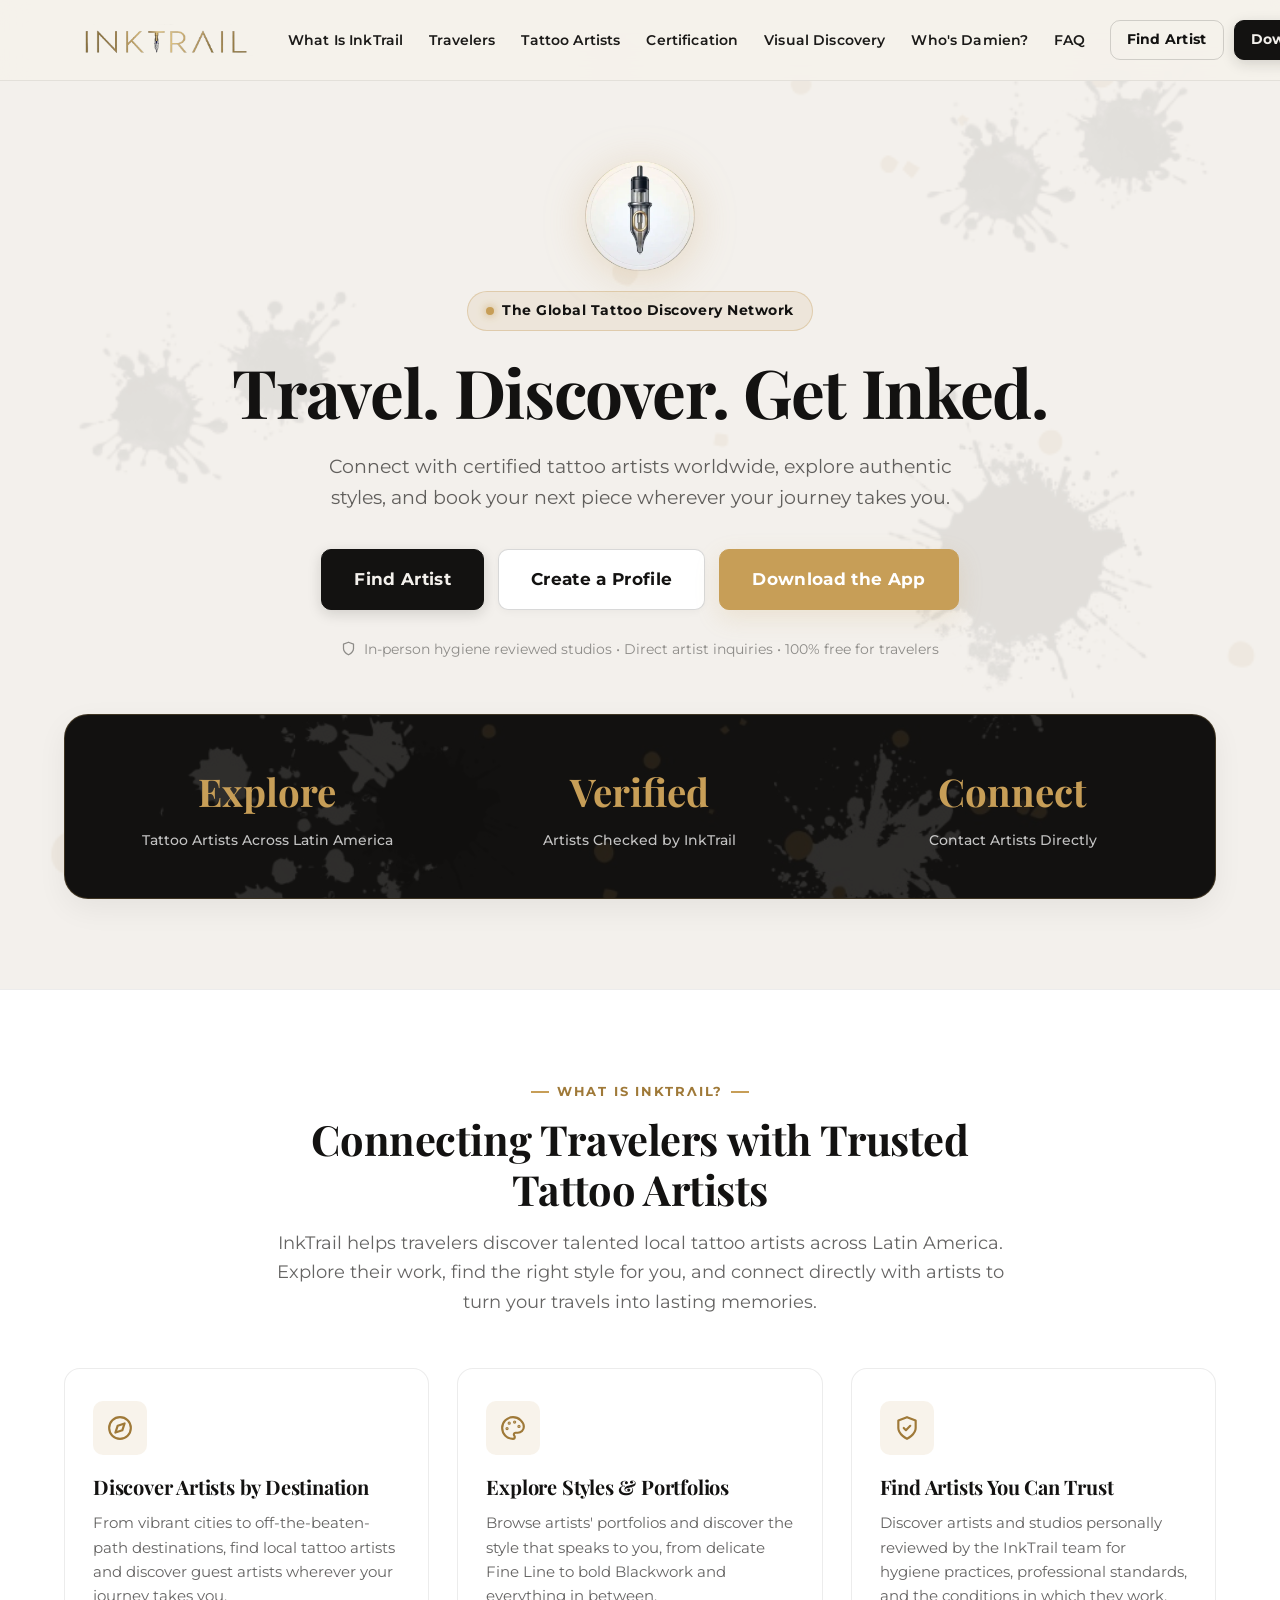
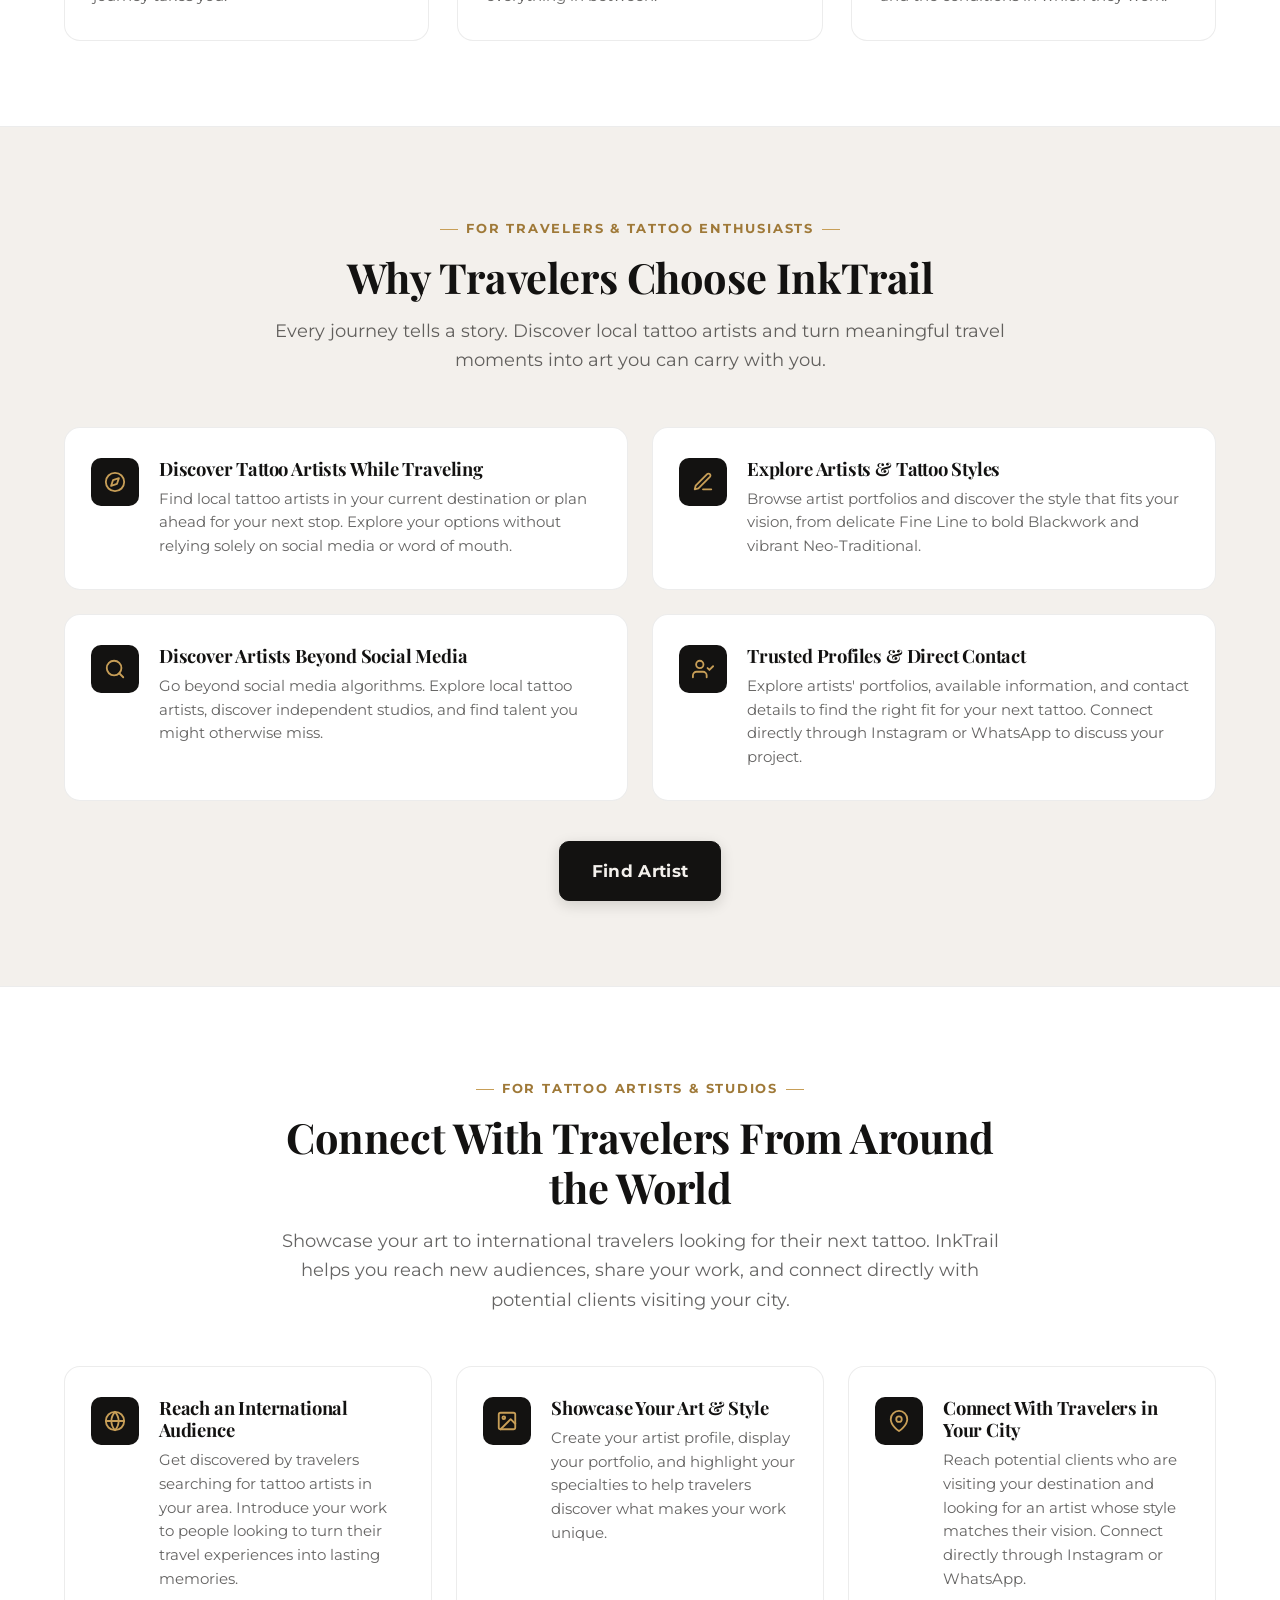
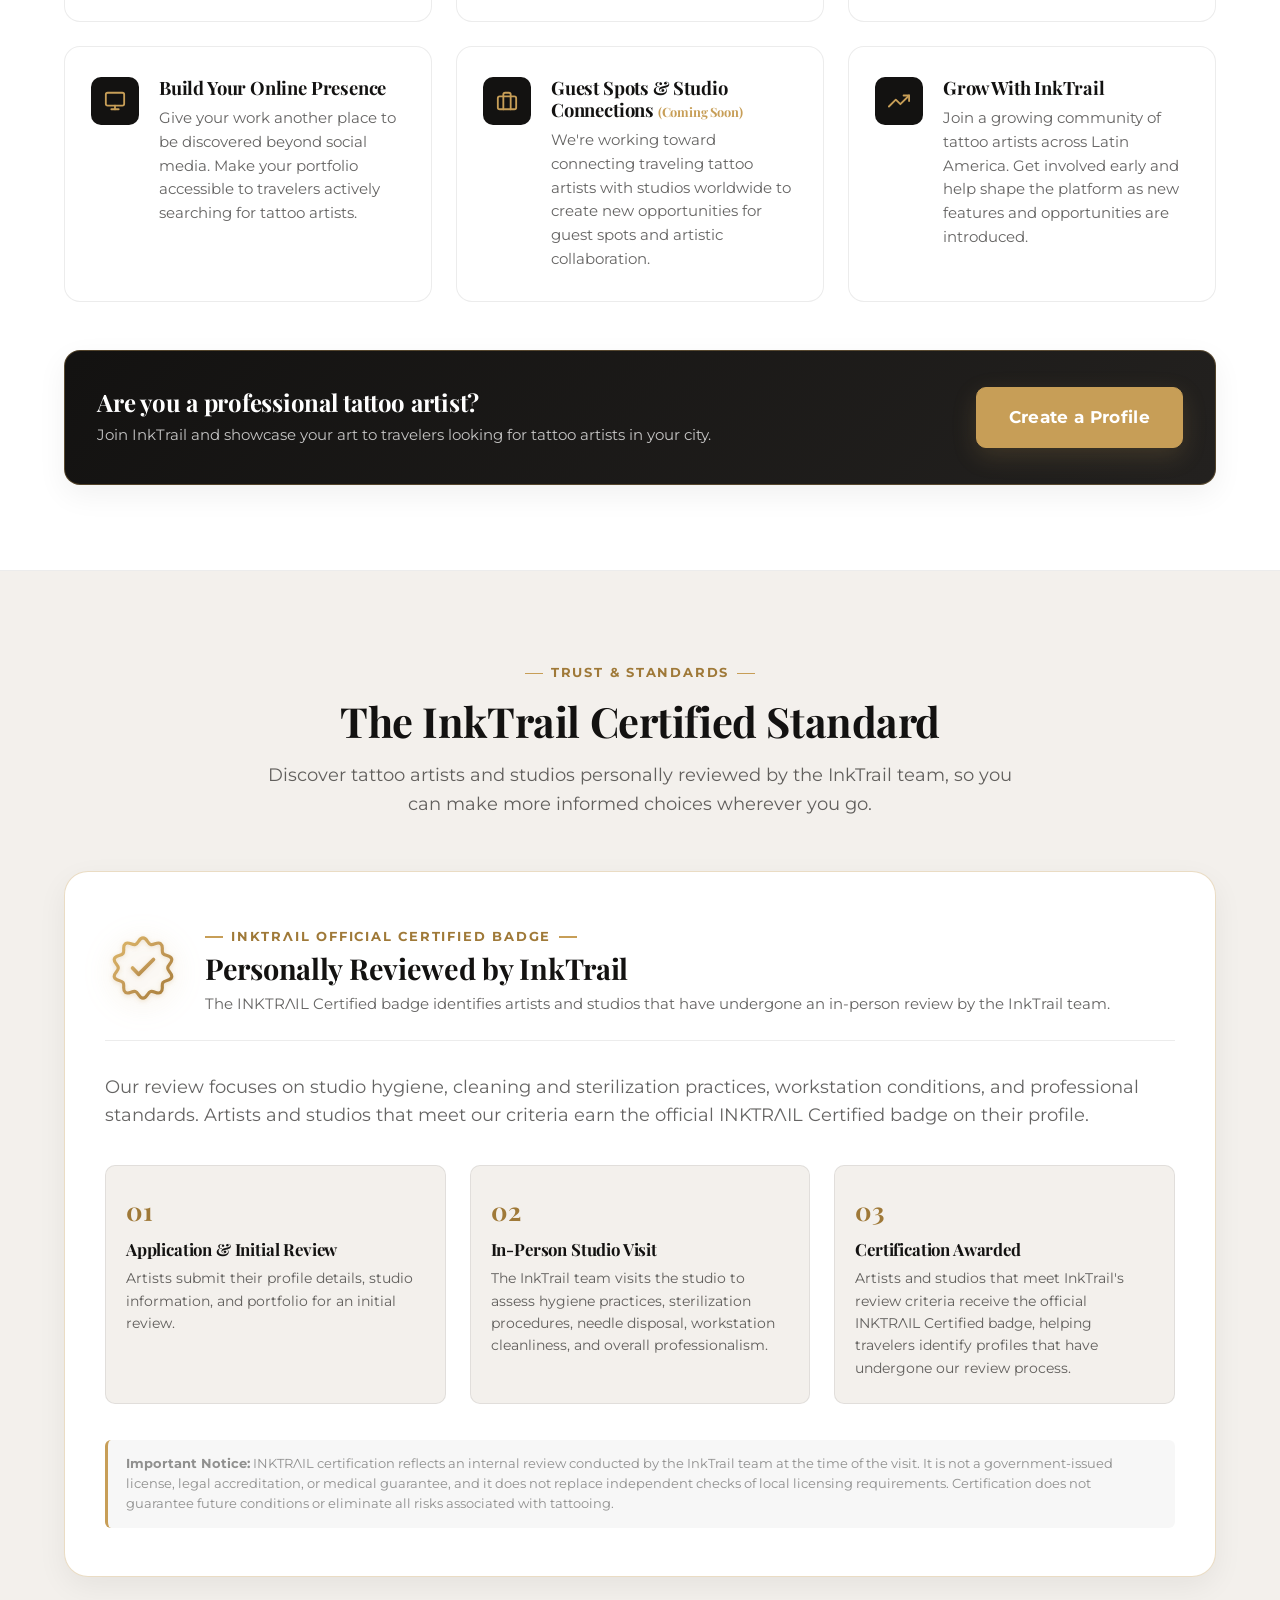
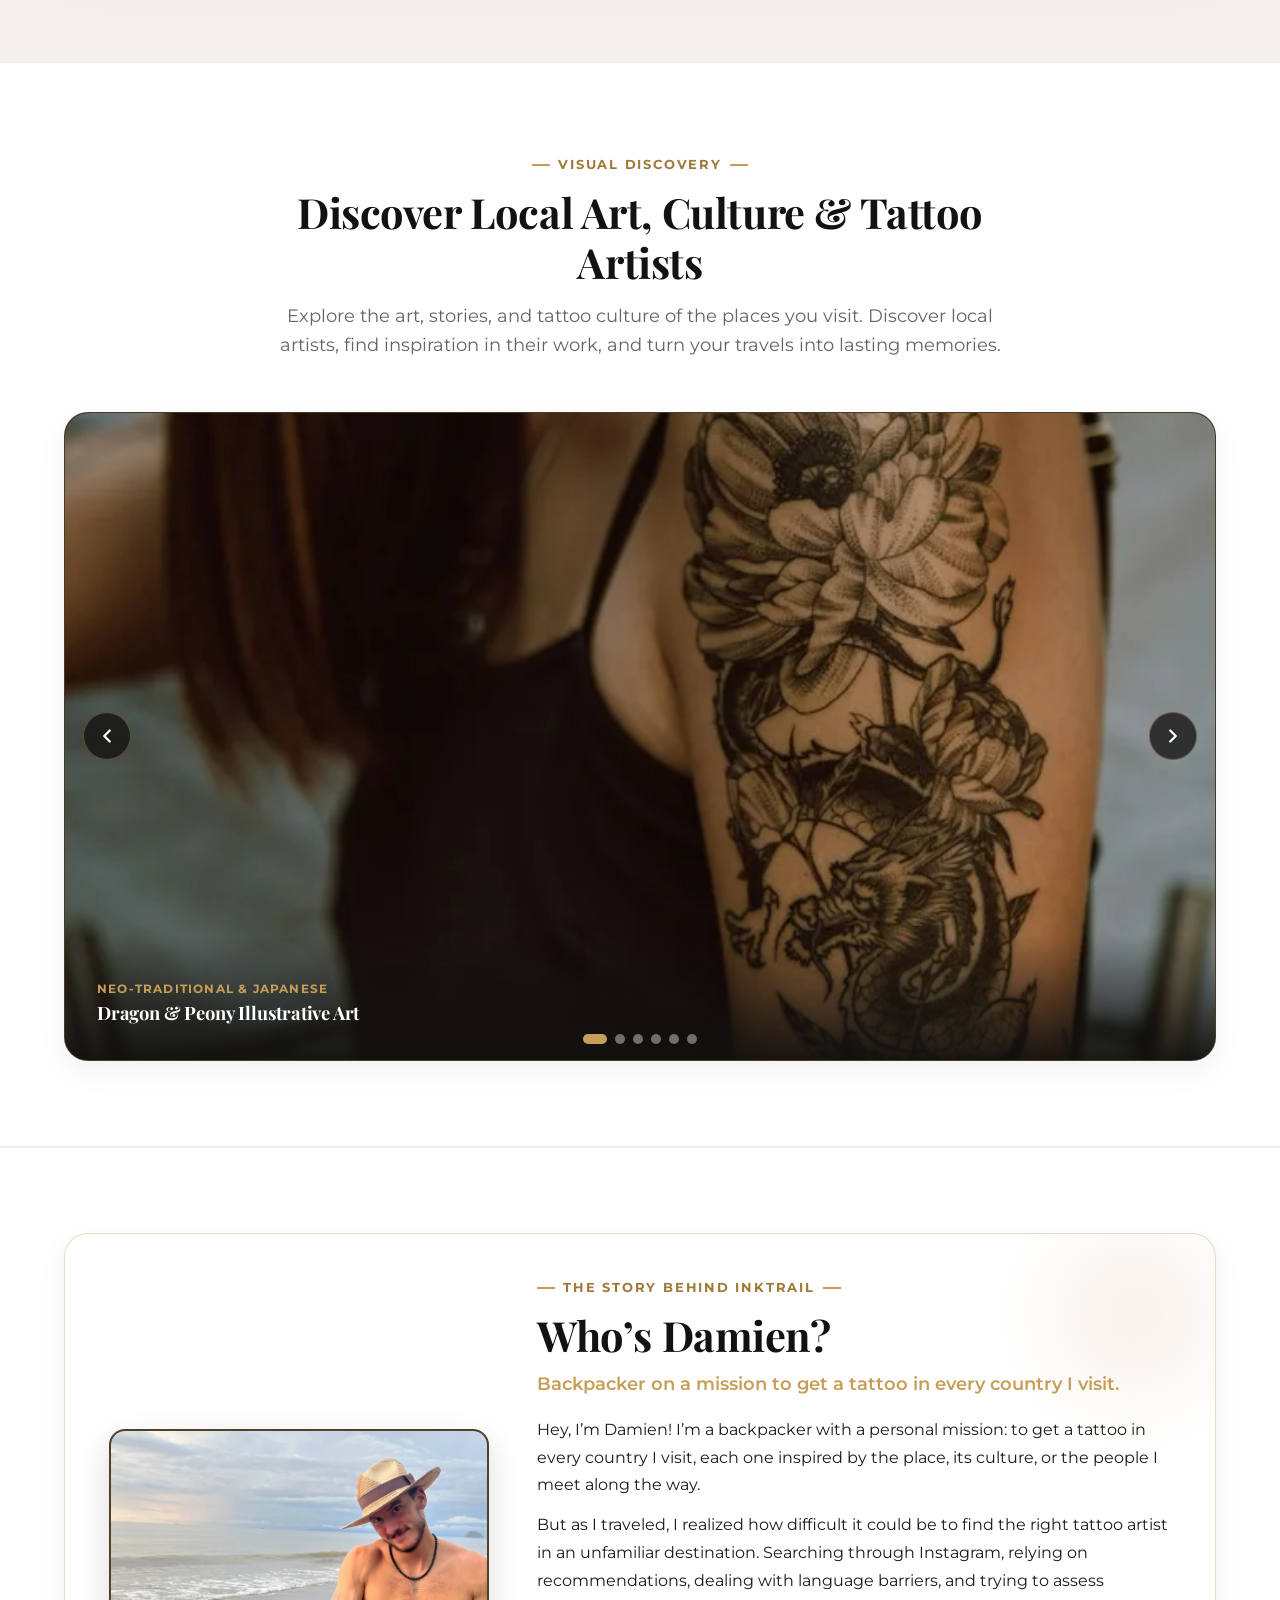
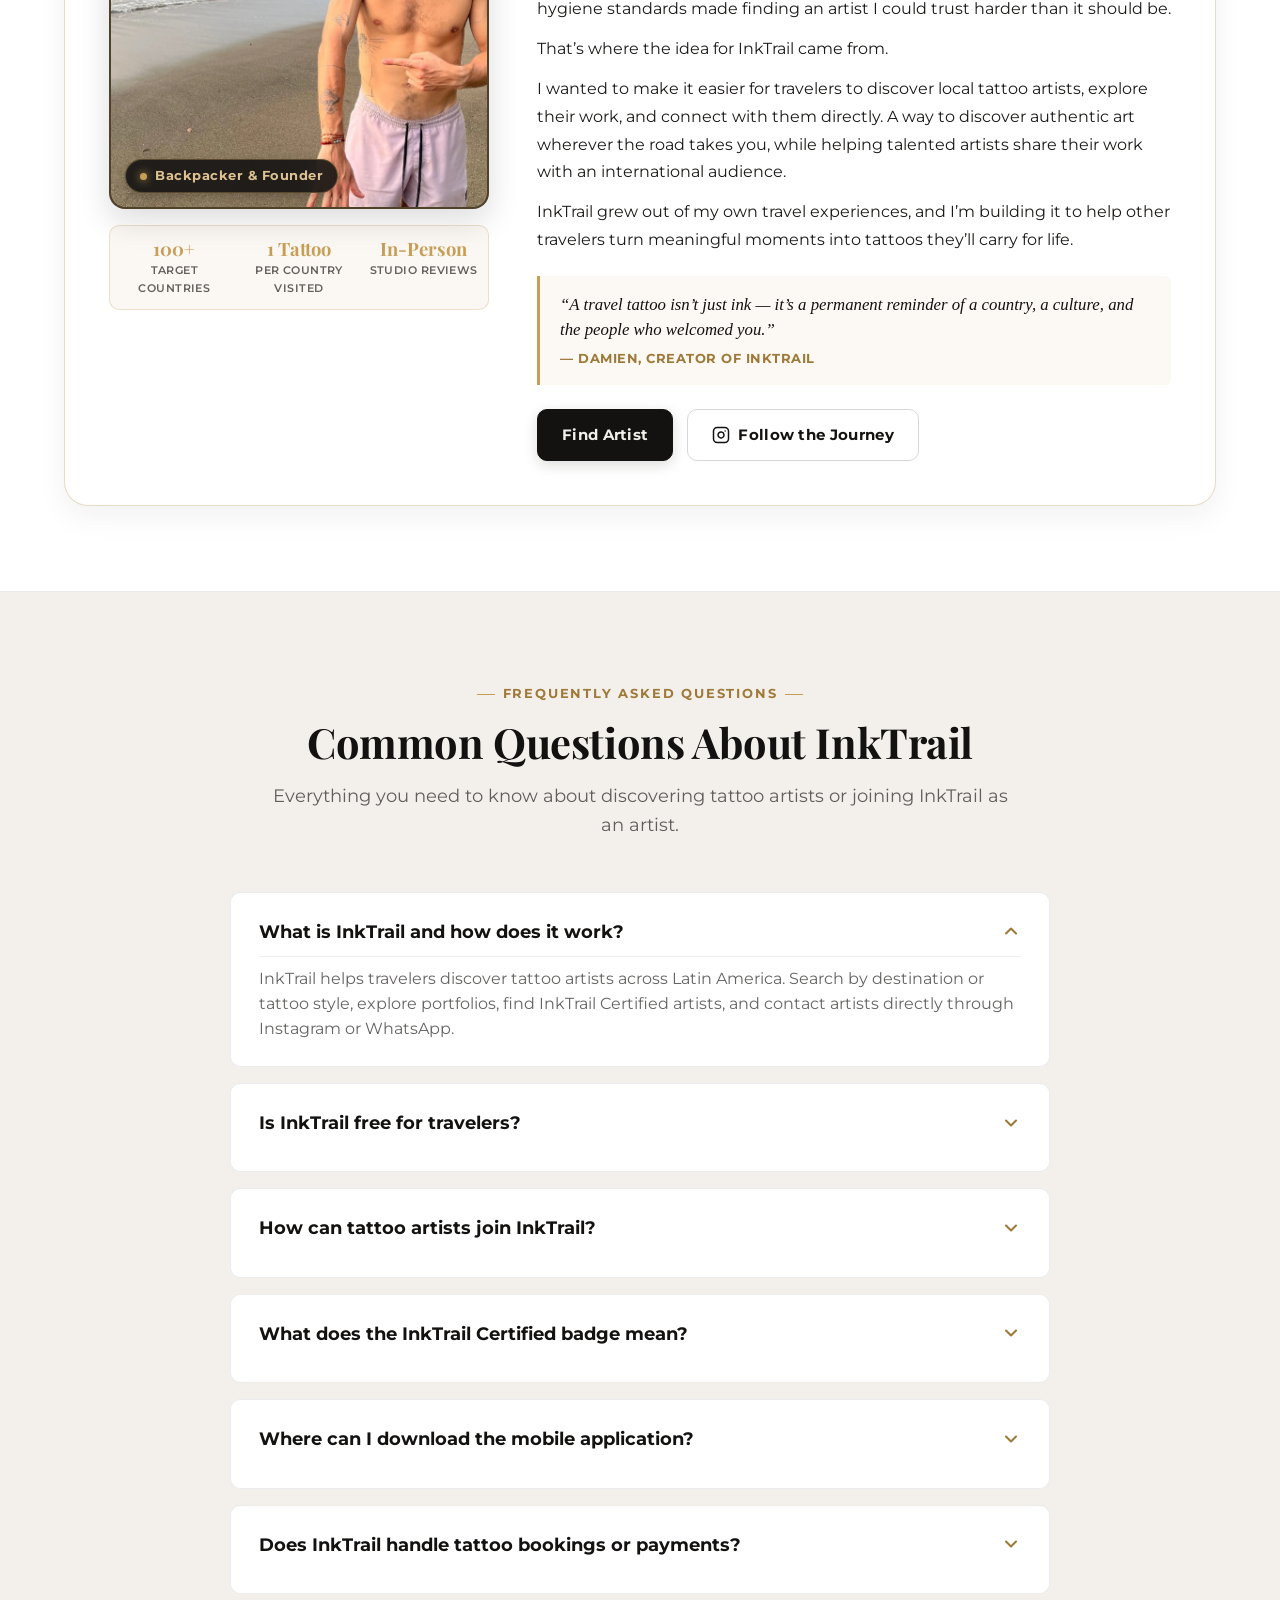
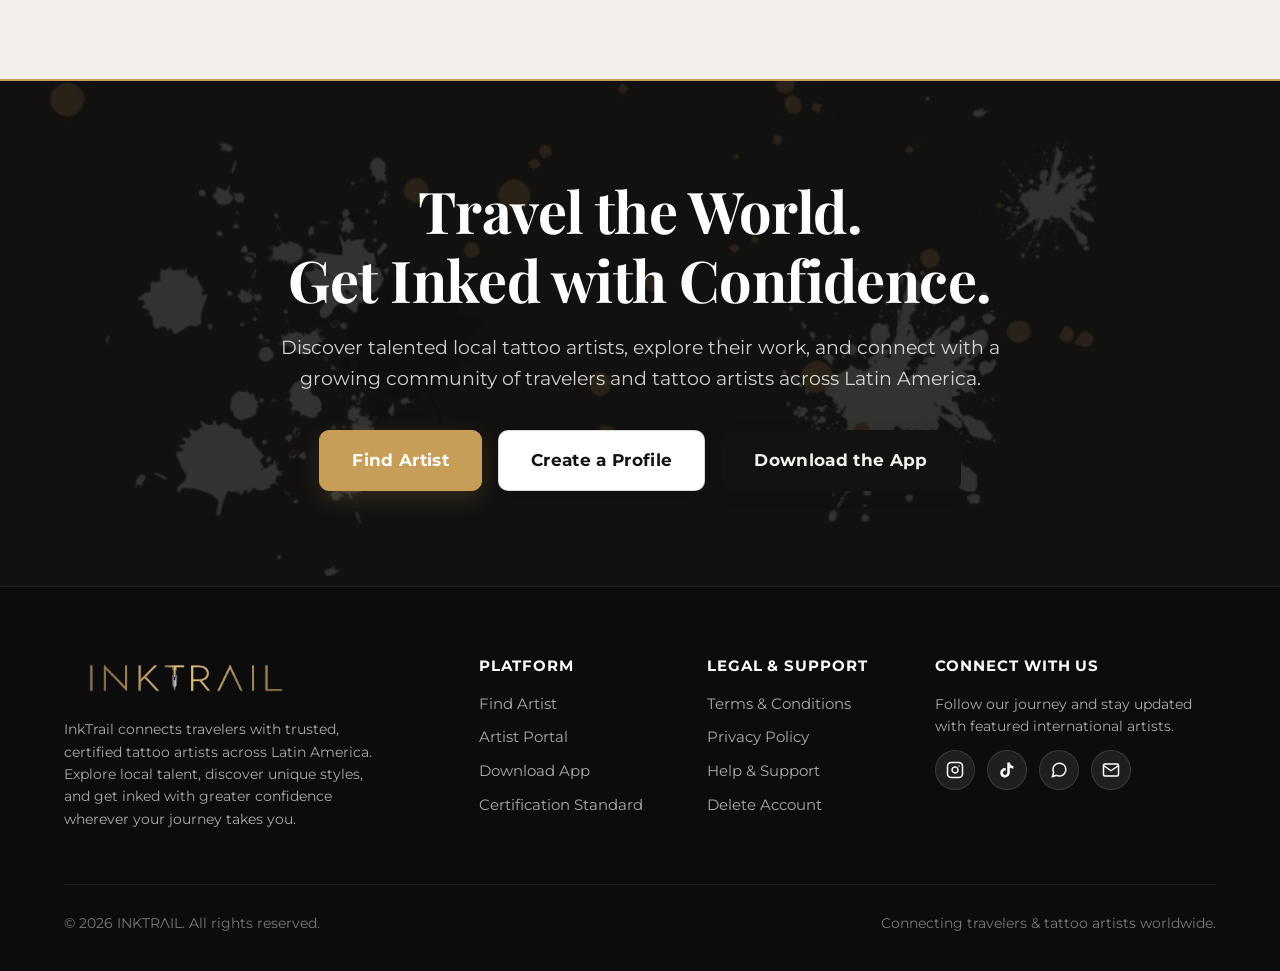
==== commit 6127db40: "Fix spelling of 'travelled' to 'traveled'" ====
--- a/index.html
+++ b/index.html
@@ -603,7 +603,7 @@
                 Hey, I’m Damien! I’m a backpacker with a personal mission: to get a tattoo in every country I visit, each one inspired by the place, its culture, or the people I meet along the way.
               </p>
               <p>
-               But as I travelled, I realized how difficult it could be to find the right tattoo artist in an unfamiliar destination. Searching through Instagram, relying on recommendations, dealing with language barriers, and trying to assess hygiene standards made finding an artist I could trust harder than it should be.
+               But as I traveled, I realized how difficult it could be to find the right tattoo artist in an unfamiliar destination. Searching through Instagram, relying on recommendations, dealing with language barriers, and trying to assess hygiene standards made finding an artist I could trust harder than it should be.
               </p>
               <p>
               That’s where the idea for InkTrail came from.
